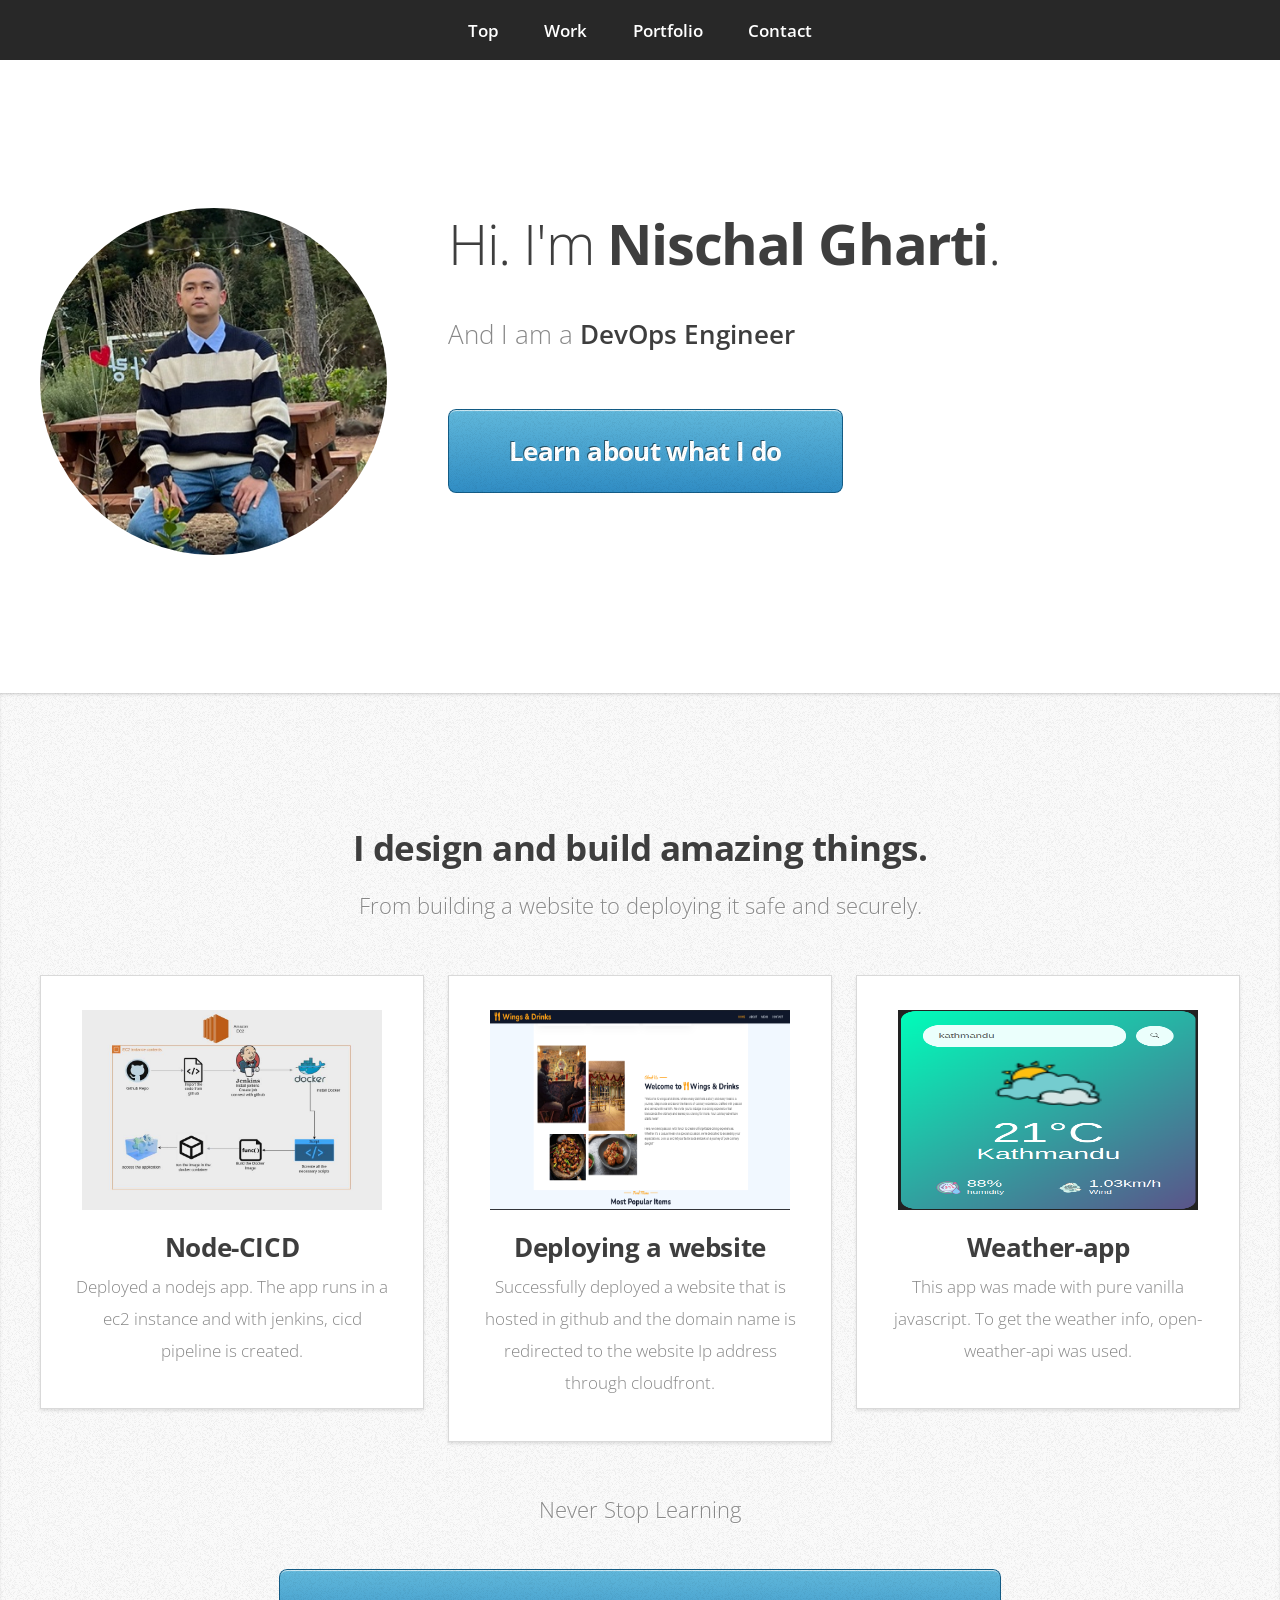
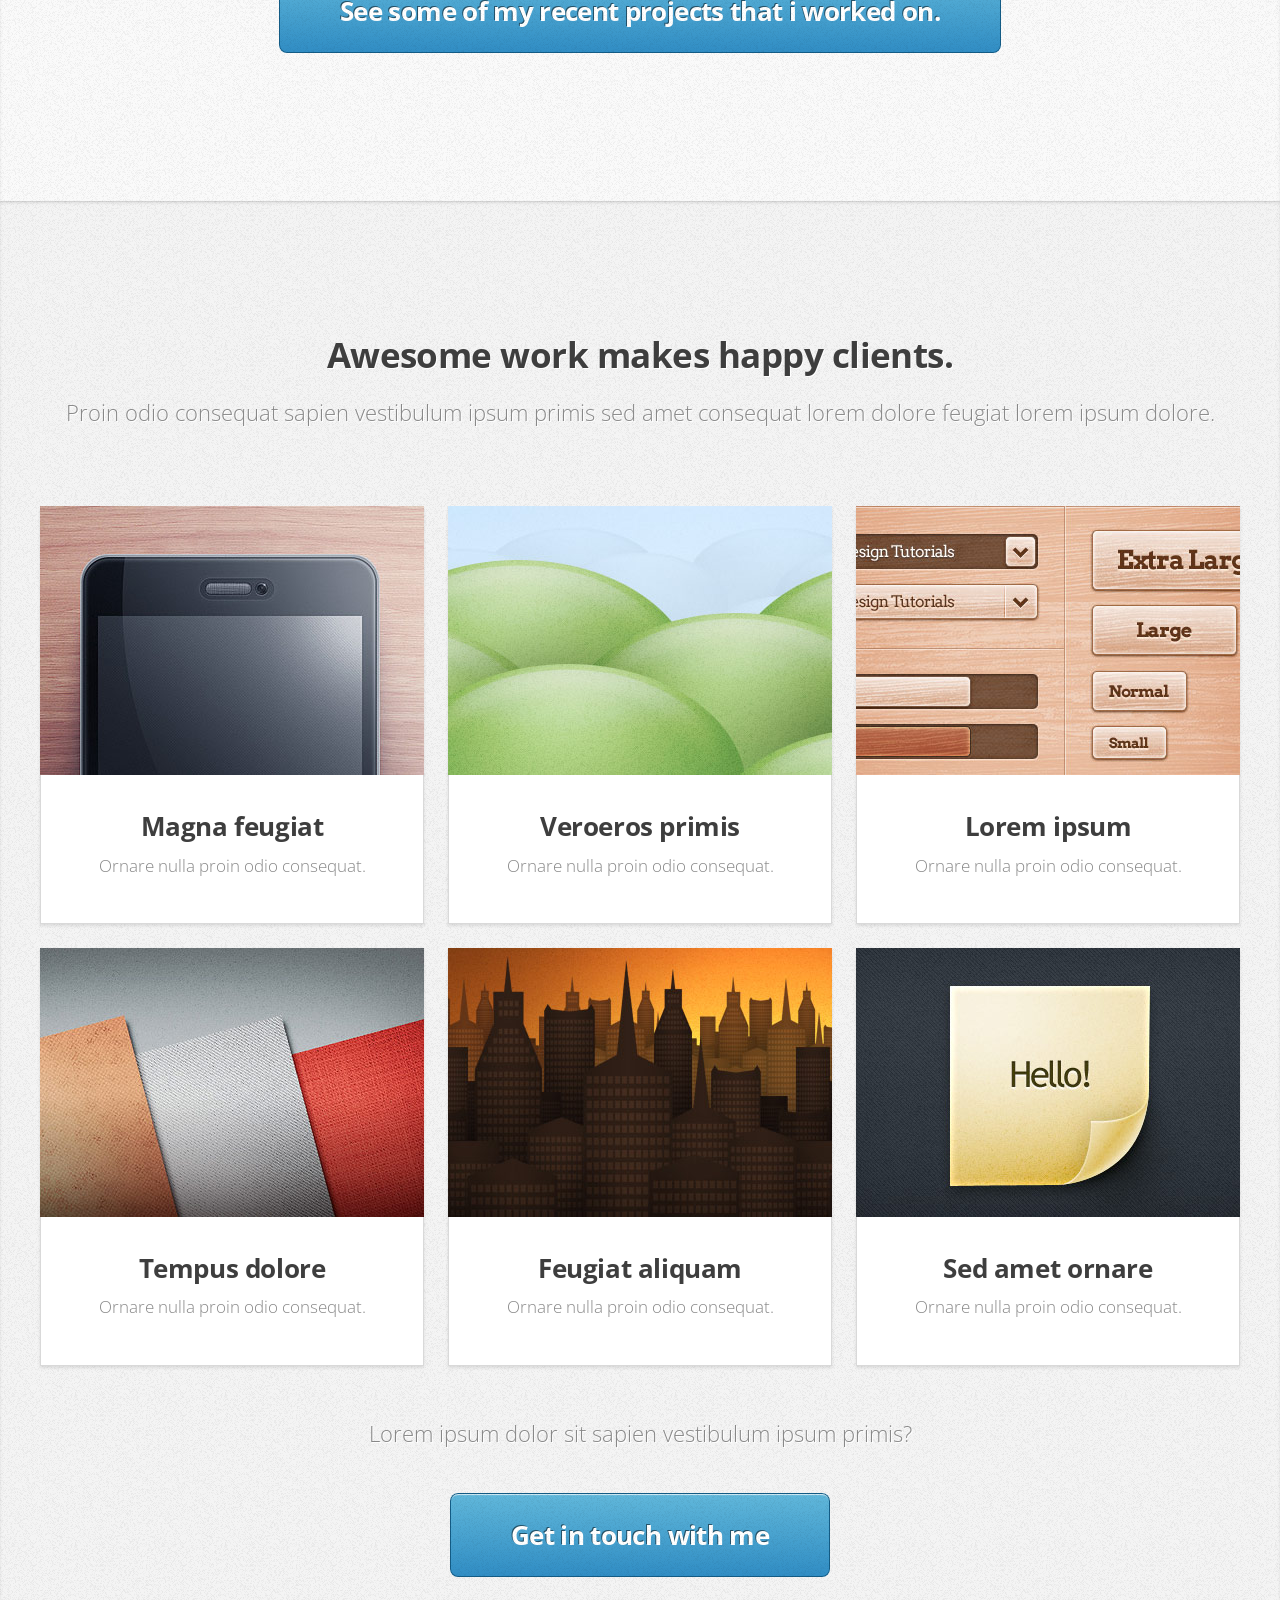
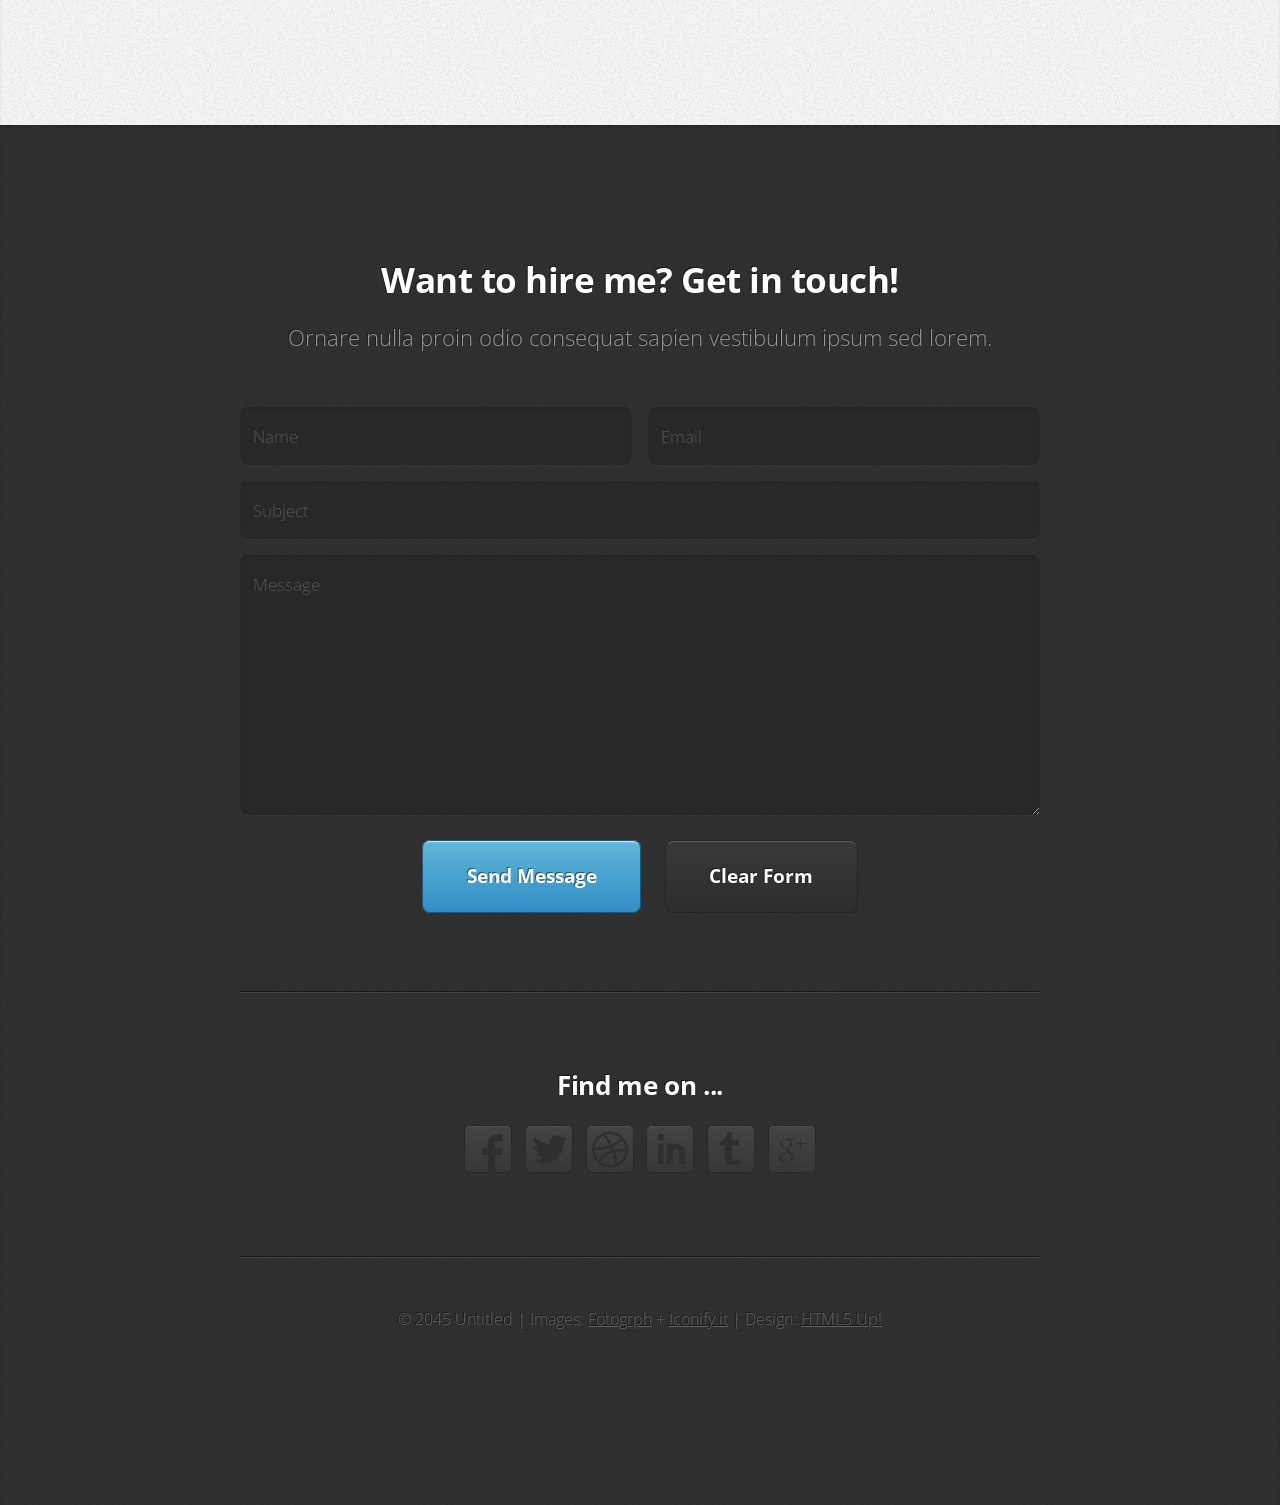
==== index.html @ 1bf03094 "completely renovated" ====
<!DOCTYPE HTML>
<html>
<head>
<title>Miniport</title>
<meta charset="utf-8">
<link href="http://fonts.googleapis.com/css?family=Open+Sans:300,600,700" rel="stylesheet">
<script src="js/jquery-1.8.3.min.js"></script>
<script src="css/5grid/init.js?use=mobile,desktop,1000px"></script>
<script src="js/init.js"></script>
<noscript>
<link rel="stylesheet" href="css/5grid/core.css">
<link rel="stylesheet" href="css/5grid/core-desktop.css">
<link rel="stylesheet" href="css/5grid/core-1200px.css">
<link rel="stylesheet" href="css/5grid/core-noscript.css">
<link rel="stylesheet" href="css/style.css">
<link rel="stylesheet" href="css/style-desktop.css">
</noscript>
<!--[if lte IE 9]>
<link rel="stylesheet" href="css/ie9.css">
<![endif]-->
<!--[if lte IE 8]>
<link rel="stylesheet" href="css/ie8.css">
<![endif]-->
<!--[if lte IE 7]>
<link rel="stylesheet" href="css/ie7.css">
<![endif]-->
</head>
<body>
<nav id="nav">
  <ul>
    <li><a href="#top">Top</a></li>
    <li><a href="#work">Work</a></li>
    <li><a href="#portfolio">Portfolio</a></li>
    <li><a href="#contact">Contact</a></li>
  </ul>
</nav>
<div class="wrapper wrapper-style1 wrapper-first">
  <article class="5grid-layout" id="top">
    <div class="row">
      <div class="4u"> <span class="me image image-full"><img src="images/me.jpg" alt=""></span> </div>
      <div class="8u">
        <header>
          <h1>Hi. I'm <strong>Nischal Gharti</strong>.</h1>
        </header>
        <p>And I am a <strong>DevOps Engineer</strong></p>
        <a href="#work" class="button button-big">Learn about what I do</a> </div>
    </div>
  </article>
</div>
<div class="wrapper wrapper-style2">
  <article id="work">
    <header>
      <h2>I design and build amazing things.</h2>
      <span>From building a website to deploying it safe and securely.</span> </header>
    <div class="5grid-layout">
      <div class="row">
        <div class="4u">
          <section class="box box-style1"> <span class="image image-centered"><img src="images/project-1.jpg" alt=""></span>
            <h3>Node-CICD</h3>
            <p>Deployed a nodejs app. The app runs in a ec2 instance and with jenkins, cicd pipeline is created.</p>
          </section>
        </div>
        <div class="4u">
          <section class="box box-style1"> <span class="image image-centered"><img src="images/project-2.jpg" alt=""></span>
            <h3>Deploying a website</h3>
            <p>Successfully deployed a website that is hosted in github and the domain name is redirected to the website Ip address through cloudfront.</p>
          </section>
        </div>
        <div class="4u">
          <section class="box box-style1"> <span class="image image-centered"><img src="images/project-3.png" alt=""></span>
            <h3>Weather-app</h3>
            <p>This app was made with pure vanilla javascript. To get the weather info, open-weather-api was used.</p>
          </section>
        </div>
      </div>
    </div>
    <footer>
      <p>Never Stop Learning</p>
      <a href="#portfolio" class="button button-big">See some of my recent projects that i worked on.</a> </footer>
  </article>
</div>
<div class="wrapper wrapper-style3">
  <article id="portfolio">
    <header>
      <h2>Awesome work makes happy clients.</h2>
      <span>Proin odio consequat sapien vestibulum ipsum primis sed amet consequat lorem dolore feugiat lorem ipsum dolore.</span> </header>
    <div class="5grid-layout">
      <div class="row">
        <div class="12u"> </div>
      </div>
      <div class="row">
        <div class="4u">
          <article class="box box-style2"> <a href="#" class="image image-full"><img src="images/portfolio01.jpg" alt=""></a>
            <h3><a href="#">Magna feugiat</a></h3>
            <p>Ornare nulla proin odio consequat.</p>
          </article>
        </div>
        <div class="4u">
          <article class="box box-style2"> <a href="#" class="image image-full"><img src="images/portfolio02.jpg" alt=""></a>
            <h3><a href="#">Veroeros primis</a></h3>
            <p>Ornare nulla proin odio consequat.</p>
          </article>
        </div>
        <div class="4u">
          <article class="box box-style2"> <a href="#" class="image image-full"><img src="images/portfolio03.jpg" alt=""></a>
            <h3><a href="#">Lorem ipsum</a></h3>
            <p>Ornare nulla proin odio consequat.</p>
          </article>
        </div>
      </div>
      <div class="row">
        <div class="4u">
          <article class="box box-style2"> <a href="#" class="image image-full"><img src="images/portfolio04.jpg" alt=""></a>
            <h3><a href="#">Tempus dolore</a></h3>
            <p>Ornare nulla proin odio consequat.</p>
          </article>
        </div>
        <div class="4u">
          <article class="box box-style2"> <a href="#" class="image image-full"><img src="images/portfolio05.jpg" alt=""></a>
            <h3><a href="#">Feugiat aliquam</a></h3>
            <p>Ornare nulla proin odio consequat.</p>
          </article>
        </div>
        <div class="4u">
          <article class="box box-style2"> <a href="#" class="image image-full"><img src="images/portfolio06.jpg" alt=""></a>
            <h3><a href="#">Sed amet ornare</a></h3>
            <p>Ornare nulla proin odio consequat.</p>
          </article>
        </div>
      </div>
    </div>
    <footer>
      <p>Lorem ipsum dolor sit sapien vestibulum ipsum primis?</p>
      <a href="#contact" class="button button-big">Get in touch with me</a> </footer>
  </article>
</div>
<div class="wrapper wrapper-style4">
  <article id="contact">
    <header>
      <h2>Want to hire me? Get in touch!</h2>
      <span>Ornare nulla proin odio consequat sapien vestibulum ipsum sed lorem.</span> </header>
    <div class="5grid">
      <div class="row">
        <div class="12u">
          <form method="post" action="#">
            <div class="5grid">
              <div class="row">
                <div class="6u">
                  <input type="text" name="name" id="name" placeholder="Name">
                </div>
                <div class="6u">
                  <input type="text" name="email" id="email" placeholder="Email">
                </div>
              </div>
              <div class="row">
                <div class="12u">
                  <input type="text" name="subject" id="subject" placeholder="Subject">
                </div>
              </div>
              <div class="row">
                <div class="12u">
                  <textarea name="message" id="message" placeholder="Message"></textarea>
                </div>
              </div>
              <div class="row">
                <div class="12u">
                  <input type="submit" class="button" value="Send Message">
                  <input type="reset" class="button button-alt" value="Clear Form">
                </div>
              </div>
            </div>
          </form>
        </div>
      </div>
      <div class="row row-special">
        <div class="12u">
          <h3>Find me on ...</h3>
          <ul class="social">
            <li class="facebook"><a href="#">Facebook</a></li>
            <li class="twitter"><a href="#">Twitter</a></li>
            <li class="dribbble"><a href="#">Dribbble</a></li>
            <li class="linkedin"><a href="#">LinkedIn</a></li>
            <li class="tumblr"><a href="#">Tumblr</a></li>
            <li class="googleplus"><a href="#">Google+</a></li>
          </ul>
        </div>
      </div>
    </div>
    <footer>
      <p id="copyright"> &copy; 2045 Untitled | Images: <a href="http://fotogrph.com">Fotogrph</a> + <a href="http://iconify.it">Iconify.it</a> | Design: <a href="http://html5up.net/">HTML5 Up!</a> </p>
    </footer>
  </article>
</div>
</body>
</html>
---- css/5grid/core.css ----
/*****************************************************************/
/* 5grid 0.4 by n33.co | MIT+GPLv2 license licensed              */
/* core.css: Core stylesheet                                     */
/*****************************************************************/

/**************************************************/
/* Resets (by meyerweb.com/eric/tools/css/reset/) */
/**************************************************/

	html, body, div, span, applet, object, iframe, h1, h2, h3, h4, h5, h6, p, blockquote, pre, a, abbr, acronym, address, big, cite, code, del, dfn, em, img, ins, kbd, q, s, samp, small, strike, strong, sub, sup, tt, var, b, u, i, center, dl, dt, dd, ol, ul, li, fieldset, form, label, legend, table, caption, tbody, tfoot, thead, tr, th, td, article, aside, canvas, details, embed, figure, figcaption, footer, header, hgroup, menu, nav, output, ruby, section, summary, time, mark, audio, video {
		margin: 0;
		padding: 0;
		border: 0;
		font-size: 100%;
		font: inherit;
		vertical-align: baseline;
	}

	article, aside, details, figcaption, figure, footer, header, hgroup, menu, nav, section {
		display: block;
	}

	body {
		line-height: 1;
	}

	ol, ul {
		list-style: none;
	}

	blockquote, q {
		quotes: none;
	}

	blockquote:before, blockquote:after, q:before, q:after {
		content: '';
		content: none;
	}

	table {
		border-collapse: collapse;
		border-spacing: 0;
	}

/*********************/
/* Grid              */
/*********************/

	.\35 grid .\31 2u { width: 100%; } .\35 grid .\31 1u { width: 91.5%; } .\35 grid .\31 0u { width: 83%; } .\35 grid .\39 u { width: 74.5%; } .\35 grid .\38 u { width: 66%; } .\35 grid .\37 u { width: 57.5%; } .\35 grid .\36 u { width: 49%; } .\35 grid .\35 u { width: 40.5%; } .\35 grid .\34 u { width: 32%; } .\35 grid .\33 u { width: 23.5%; } .\35 grid .\32 u { width: 15%; } .\35 grid .\31 u { width: 6.5%; }
	
	.\35 grid .\31 u, .\35 grid .\32 u, .\35 grid .\33 u, .\35 grid .\34 u, .\35 grid .\35 u, .\35 grid .\36 u, .\35 grid .\37 u, .\35 grid .\38 u, .\35 grid .\39 u, .\35 grid .\31 0u, .\35 grid .\31 1u, .\35 grid .\31 2u {
		margin: 1% 0 1% 2%;
		float: left;
	}

	.\35 grid:after {
		content: '';
		display: block;
		clear: both;
		height: 0;
	}

	.\35 grid-flush .\31 2u { width: 100% !important; } .\35 grid-flush .\31 1u { width: 91.6666666667% !important; } .\35 grid-flush .\31 0u { width: 83.3333333333% !important; } .\35 grid-flush .\39 u { width: 75% !important; } .\35 grid-flush .\38 u { width: 66.6666666667% !important; } .\35 grid-flush .\37 u { width: 58.3333333333% !important; } .\35 grid-flush .\36 u { width: 50% !important; } .\35 grid-flush .\35 u { width: 41.6666666667% !important; } .\35 grid-flush .\34 u { width: 33.3333333333% !important; } .\35 grid-flush .\33 u { width: 25% !important; } .\35 grid-flush .\32 u { width: 16.6666666667% !important; } .\35 grid-flush .\31 u { width: 8.3333333333% !important; }

	.\35 grid-flush .\31 u, .\35 grid-flush .\32 u, .\35 grid-flush .\33 u, .\35 grid-flush .\34 u, .\35 grid-flush .\35 u, .\35 grid-flush .\36 u, .\35 grid-flush .\37 u, .\35 grid-flush .\38 u, .\35 grid-flush .\39 u, .\35 grid-flush .\31 0u, .\35 grid-flush .\31 1u, .\35 grid-flush .\31 2u {
		margin: 0 !important;
	}

	.do-5grid .do-12u { width: 100%; } .do-5grid .do-11u { width: 91.5%; } .do-5grid .do-10u { width: 83%; } .do-5grid .do-9u { width: 74.5%; } .do-5grid .do-8u { width: 66%; } .do-5grid .do-7u { width: 57.5%; } .do-5grid .do-6u { width: 49%; } .do-5grid .do-5u { width: 40.5%; } .do-5grid .do-4u { width: 32%; } .do-5grid .do-3u { width: 23.5%; } .do-5grid .do-2u { width: 15%; } .do-5grid .do-1u { width: 6.5%; }
	
	.do-5grid .do-1u, .do-5grid .do-2u, .do-5grid .do-3u, .do-5grid .do-4u, .do-5grid .do-5u, .do-5grid .do-6u, .do-5grid .do-7u, .do-5grid .do-8u, .do-5grid .do-9u, .do-5grid .do-10u, .do-5grid .do-11u, .do-5grid .do-12u {
		margin: 1% 0 1% 2%;
		float: left;
	}

	.do-5grid:after {
		content: '';
		display: block;
		clear: both;
		height: 0;
	}

	.do-5grid-flush .do-12u { width: 100%; } .do-5grid-flush .do-11u { width: 91.6666666667%; } .do-5grid-flush .do-10u { width: 83.3333333333%; } .do-5grid-flush .do-9u { width: 75%; } .do-5grid-flush .do-8u { width: 66.6666666667%; } .do-5grid-flush .do-7u { width: 58.3333333333%; } .do-5grid-flush .do-6u { width: 50%; } .do-5grid-flush .do-5u { width: 41.6666666667%; } .do-5grid-flush .do-4u { width: 33.3333333333%; } .do-5grid-flush .do-3u { width: 25%; } .do-5grid-flush .do-2u { width: 16.6666666667%; } .do-5grid-flush .do-1u { width: 8.3333333333%; }

	.do-5grid-flush .do-1u, .do-5grid-flush .do-2u, .do-5grid-flush .do-3u, .do-5grid-flush .do-4u, .do-5grid-flush .do-5u, .do-5grid-flush .do-6u, .do-5grid-flush .do-7u, .do-5grid-flush .do-8u, .do-5grid-flush .do-9u, .do-5grid-flush .do-10u, .do-5grid-flush .do-11u, .do-5grid-flush .do-12u {
		margin: 0 !important;
	}

/*********************/
/* Mobile            */
/*********************/

	#mobileUI-site-titlebar {
		text-align: center;
	}
	
	#mobileUI-site-nav-opener {
		top: 0;
		left: 0;
	}
	
	#mobileUI-site-nav {
	}

		#mobileUI-site-nav-inner {
		}
	
		.mobileUI-site-nav-link {
			display: block;
		}
	
		.mobileUI-site-nav-link .indent-1 { display: inline-block; width: 1em; }
		.mobileUI-site-nav-link .indent-2 { display: inline-block; width: 2em; }
		.mobileUI-site-nav-link .indent-3 { display: inline-block; width: 3em; }
		.mobileUI-site-nav-link .indent-4 { display: inline-block; width: 4em; }
		.mobileUI-site-nav-link .indent-5 { display: inline-block; width: 5em; }
		.mobileUI-site-nav-link .indent-6 { display: inline-block; width: 6em; }
		.mobileUI-site-nav-link .indent-7 { display: inline-block; width: 7em; }
		.mobileUI-site-nav-link .indent-8 { display: inline-block; width: 8em; }
		.mobileUI-site-nav-link .indent-9 { display: inline-block; width: 9em; }
		.mobileUI-site-nav-link .indent-10 { display: inline-block; width: 10em; }
---- css/5grid/core-desktop.css ----
/*****************************************************************/
/* 5grid 0.4 by n33.co | MIT+GPLv2 license licensed              */
/* core-desktop.css: Core (desktop) stylesheet                   */
/*****************************************************************/

.\35 grid .row:after { content: ''; display: block; clear: both; height: 0; } 
.\35 grid .row > :first-child { margin-left: 0; } 
.\35 grid .row:first-child > * { margin-top: 0; } 
.\35 grid .row:last-child > * { margin-bottom: 0; }
.\35 grid .offset-1u:first-child { margin-left: 8.5% !important; } 
.\35 grid .offset-2u:first-child { margin-left: 17% !important; } 
.\35 grid .offset-3u:first-child { margin-left: 25.5% !important; } 
.\35 grid .offset-4u:first-child { margin-left: 34% !important; } 
.\35 grid .offset-5u:first-child { margin-left: 42.5% !important; } 
.\35 grid .offset-6u:first-child { margin-left: 51% !important; } 
.\35 grid .offset-7u:first-child { margin-left: 59.5% !important; } 
.\35 grid .offset-8u:first-child { margin-left: 68% !important; } 
.\35 grid .offset-9u:first-child { margin-left: 76.5% !important; } 
.\35 grid .offset-10u:first-child { margin-left: 85% !important; } 
.\35 grid .offset-11u:first-child { margin-left: 93.5% !important; } 
.\35 grid .offset-1u { margin-left: 10.5% !important; } 
.\35 grid .offset-2u { margin-left: 19% !important; } 
.\35 grid .offset-3u { margin-left: 27.5% !important; } 
.\35 grid .offset-4u { margin-left: 36% !important; } 
.\35 grid .offset-5u { margin-left: 44.5% !important; } 
.\35 grid .offset-6u { margin-left: 53% !important; } 
.\35 grid .offset-7u { margin-left: 61.5% !important; } 
.\35 grid .offset-8u { margin-left: 70% !important; } 
.\35 grid .offset-9u { margin-left: 78.5% !important; } 
.\35 grid .offset-10u { margin-left: 87% !important; } 
.\35 grid .offset-11u { margin-left: 95.5% !important; }
---- css/5grid/core-1200px.css ----
/*****************************************************************/
/* 5grid 0.4 by n33.co | MIT+GPLv2 license licensed              */
/* core-1200px.css: 1200px                                       */
/*****************************************************************/

/*********************/
/* 1200px            */
/*********************/

	.\35 grid-layout {
		width: 1200px;
		margin: 0 auto;
	}
---- css/5grid/core-noscript.css ----
/*****************************************************************/
/* 5grid 0.4 by n33.co | MIT+GPLv2 license licensed              */
/* noscript-1000px.css: Kludgey noscript stylesheet              */
/*****************************************************************/

/*********************/
/* Base Grid         */
/*********************/

	.\35 grid-layout .\31 2u { width: 100%; } 
	.\35 grid-layout .\31 1u { width: 91.5%; } 
	.\35 grid-layout .\31 0u { width: 83%; } 
	.\35 grid-layout .\39 u { width: 74.5%; } 
	.\35 grid-layout .\38 u { width: 66%; }
	.\35 grid-layout .\37 u { width: 57.5%; } 
	.\35 grid-layout .\36 u { width: 49%; } 
	.\35 grid-layout .\35 u { width: 40.5%; } 
	.\35 grid-layout .\34 u { width: 32%; } 
	.\35 grid-layout .\33 u { width: 23.5%; } 
	.\35 grid-layout .\32 u { width: 15%; } 
	.\35 grid-layout .\31 u { width: 6.5%; }

	.\35 grid-layout .\31 u, .\35 grid-layout .\32 u, .\35 grid-layout .\33 u, .\35 grid-layout .\34 u, .\35 grid-layout .\35 u, .\35 grid-layout .\36 u, .\35 grid-layout .\37 u, .\35 grid-layout .\38 u, .\35 grid-layout .\39 u, .\35 grid-layout .\31 0u, .\35 grid-layout .\31 1u, .\35 grid-layout .\31 2u {
		margin: 1% 0 1% 2%;
		float: left;
	}

	.\35 grid-layout:after {
		content: '';
		display: block;
		clear: both;
		height: 0;
	}

/*********************/
/* Desktop           */
/*********************/

	.\35 grid-layout .row:after { content: ''; display: block; clear: both; height: 0; } 
	.\35 grid-layout .row > :first-child { margin-left: 0; } 
	.\35 grid-layout .row:first-child > * { margin-top: 0; } 
	.\35 grid-layout .row:last-child > * { margin-bottom: 0; }
	.\35 grid-layout .offset-1u:first-child { margin-left: 8.5% !important; } 
	.\35 grid-layout .offset-2u:first-child { margin-left: 17% !important; } 
	.\35 grid-layout .offset-3u:first-child { margin-left: 25.5% !important; } 
	.\35 grid-layout .offset-4u:first-child { margin-left: 34% !important; } 
	.\35 grid-layout .offset-5u:first-child { margin-left: 42.5% !important; } 
	.\35 grid-layout .offset-6u:first-child { margin-left: 51% !important; } 
	.\35 grid-layout .offset-7u:first-child { margin-left: 59.5% !important; } 
	.\35 grid-layout .offset-8u:first-child { margin-left: 68% !important; } 
	.\35 grid-layout .offset-9u:first-child { margin-left: 76.5% !important; } 
	.\35 grid-layout .offset-10u:first-child { margin-left: 85% !important; } 
	.\35 grid-layout .offset-11u:first-child { margin-left: 93.5% !important; } 
	.\35 grid-layout .offset-1u { margin-left: 10.5% !important; } 
	.\35 grid-layout .offset-2u { margin-left: 19% !important; } 
	.\35 grid-layout .offset-3u { margin-left: 27.5% !important; } 
	.\35 grid-layout .offset-4u { margin-left: 36% !important; } 
	.\35 grid-layout .offset-5u { margin-left: 44.5% !important; } 
	.\35 grid-layout .offset-6u { margin-left: 53% !important; } 
	.\35 grid-layout .offset-7u { margin-left: 61.5% !important; } 
	.\35 grid-layout .offset-8u { margin-left: 70% !important; } 
	.\35 grid-layout .offset-9u { margin-left: 78.5% !important; } 
	.\35 grid-layout .offset-10u { margin-left: 87% !important; } 
	.\35 grid-layout .offset-11u { margin-left: 95.5% !important; }
---- css/style.css ----
/*
	Miniport 1.0 by HTML5 Up!
	html5up.net | @n33co
	Free for personal and commercial use under the CCA 3.0 license (html5up.net/license)
*/

/*********************************************************************************/
/* Basic                                                                         */
/*********************************************************************************/

	*
	{
		-moz-box-sizing: border-box;
		-webkit-box-sizing: border-box;
		-o-box-sizing: border-box;
		-ms-box-sizing: border-box;
		box-sizing: border-box;
	}

	body, input, textarea
	{
		font-family: 'Open Sans', sans-serif;
		line-height: 1.85em;
		color: #888;
		font-weight: 300;
	}

	a
	{
		color: #3B95C6;
		text-decoration: underline;
		-moz-transition: color .2s ease-in-out;
		-webkit-transition: color .2s ease-in-out;
		-o-transition: color .2s ease-in-out;
		-ms-transition: color .2s ease-in-out;
		transition: color .2s ease-in-out;
	}
	
		a:hover
		{
			color: #1B75A6 !important;
		}

	strong, b
	{
		font-weight: 600;
		color: #3e3e3e;
	}
	
	h1, h2, h3, h4, h5, h6
	{
		color: #3e3e3e;
	}
	
		h1 a, h2 a, h3 a, h4 a, h5 a, h6 a
		{
			text-decoration: none;
			color: inherit;
		}
	
	h2, h3, h4, h5, h6
	{
		font-weight: 700;
	}
	
	h1
	{
		font-weight: 300;
	}
	
		h1 strong
		{
			font-weight: 700;
		}
	
	em, i
	{
		font-style: italic;
	}
	
	form
	{
	}
	
		form input,
		form select,
		form textarea
		{
			-webkit-appearance: none;
		}

		form input[type=text],
		form input[type=password],
		form select,
		form textarea
		{
			width: 100%;
			border: 0;
			padding: 0.75em;
			font-size: 1em;
			border-radius: 8px;
			background: #282828;
			color: #bbb;
			box-shadow: inset 0px 2px 5px 0px rgba(0,0,0,0.05), 0px 1px 0px 0px rgba(255,255,255,0.025);
		}

		form input[type=text]:focus,
		form input[type=password]:focus,
		form select:focus,
		form textarea:focus
		{
			box-shadow: inset 0px 2px 5px 0px rgba(0,0,0,0.05), 0px 1px 0px 0px rgba(255,255,255,0.025), 0px 0px 2px 2px #74CAEE;
		}
		
		form textarea
		{
			height: 15em;
		}
		
		form .formerize-placeholder
		{
			color: #555 !important;
		}

		form ::-webkit-input-placeholder
		{
			color: #555 !important;
		}

		form :-moz-placeholder
		{
			color: #555 !important;
		}

		form ::-moz-placeholder
		{
			color: #555 !important;
		}

		form :-ms-input-placeholder
		{
			color: #555 !important;
		}

		form ::-moz-focus-inner
		{
			border: 0;
		}

	br.clear
	{
		clear: both;
	}
	
	p, ul, ol, dl, table
	{
		margin-bottom: 2em;
	}
	
	section,
	article
	{
		margin-bottom: 3em;
	}
	
	section > :last-child,
	article > :last-child
	{
		margin-bottom: 0;
	}

	section:last-child,
	article:last-child
	{
		margin-bottom: 0;
	}

	.image
	{
		display: inline-block;
	}
	
		.image img
		{
			display: block;
			width: 100%;
		}

	.image-full
	{
		display: block;
		width: 100%;
		margin: 0 0 2em 0;
	}
	
	.image-left
	{
		float: left;
		margin: 0 2em 2em 0;
	}
	
	.image-centered
	{
		display: block;
		margin: 0 0 2em 0;
		
	}

		.image-centered img
		{
			margin: 0 auto;
			width: auto;
			width: 300px;
			height: 200px;
		}
	
	.button
	{
		position: relative;
		display: inline-block;
		color: #fff;
		text-decoration: none;
		font-weight: 700;
		border: 0;
		outline: 0;
		cursor: pointer;
		border-radius: 8px;
		text-shadow: -1px -1px 0.5px rgba(0,0,0,0.5);
		overflow: hidden;
		background: #61b8db;
		background-image: -moz-linear-gradient(top, rgba(97,184,219,0), rgba(48,141,196,1));
		background-image: -webkit-linear-gradient(top, rgba(97,184,219,0), rgba(48,141,196,1));
		background-image: -o-linear-gradient(top, rgba(97,184,219,0), rgba(48,141,196,1));
		background-image: -ms-linear-gradient(top, rgba(97,184,219,0), rgba(48,141,196,1));
		background-image: linear-gradient(top, rgba(97,184,219,0), rgba(48,141,196,1));
		box-shadow: inset 0px 0px 0px 1px #135c86, inset 0px 2px 1px 0px rgba(255,255,255,0.75);
		-moz-transition: background-color .2s ease-in-out;
		-webkit-transition: background-color .2s ease-in-out;
		-o-transition: background-color .2s ease-in-out;
		-ms-transition: background-color .2s ease-in-out;
		transition: background-color .2s ease-in-out;
	}

		.button:before
		{
			content: '';
			display: block;
			position: absolute;
			left: 0;
			top: 0;
			width: 100%;
			height: 100%;
			background: url('images/bg.png');
		}

		.button:hover
		{
			background-color: #76cdf0;
			color: #fff !important;
		}
		
		.button:active
		{
			background-image: -moz-linear-gradient(top, rgba(48,141,196,1), rgba(77,164,199,0));
			background-image: -webkit-linear-gradient(top, rgba(48,141,196,1), rgba(77,164,199,0));
			background-image: -o-linear-gradient(top, rgba(48,141,196,1), rgba(77,164,199,0));
			background-image: -ms-linear-gradient(top, rgba(48,141,196,1), rgba(77,164,199,0));
			background-image: linear-gradient(top, rgba(48,141,196,1), rgba(77,164,199,0));
			box-shadow: inset 0px 0px 0px 1px #135c86, inset 0px -2px 1px 0px rgba(255,255,255,0.75);
			top: 1px;
		}
	
		.button-alt
		{
			background-color: #393939;
			background-image: -moz-linear-gradient(top, rgba(50,50,50,0), rgba(45,45,45,1));
			background-image: -webkit-linear-gradient(top, rgba(50,50,50,0), rgba(45,45,45,1));
			background-image: -o-linear-gradient(top, rgba(50,50,50,0), rgba(45,45,45,1));
			background-image: -ms-linear-gradient(top, rgba(50,50,50,0), rgba(45,45,45,1));
			background-image: linear-gradient(top, rgba(50,50,50,0), rgba(45,45,45,1));
			box-shadow: inset 0px 0px 0px 1px #242424, inset 0px 2px 1px 0px rgba(255,255,255,0.2);
		}

			.button-alt:hover
			{
				background-color: #444;
			}
			
			.button-alt:active
			{
				background-image: -moz-linear-gradient(top, rgba(45,45,45,1), rgba(50,50,50,0));
				background-image: -webkit-linear-gradient(top, rgba(45,45,45,1), rgba(50,50,50,0));
				background-image: -o-linear-gradient(top, rgba(45,45,45,1), rgba(50,50,50,0));
				background-image: -ms-linear-gradient(top, rgba(45,45,45,1), rgba(50,50,50,0));
				background-image: linear-gradient(top, rgba(45,45,45,1), rgba(50,50,50,0));
				box-shadow: inset 0px 0px 0px 1px #242424, inset 0px -2px 1px 0px rgba(255,255,255,0.2);
			}
	
		.button-big
		{
		}

	ul.social
	{
		cursor: default;
		margin: 0;
	}
	
		ul.social li
		{
			position: relative;
			display: inline-block;
			margin: 0.25em;
			top: 0;
			border-radius: 6px;
			overflow: hidden;
			background: #444;
			background-image: -moz-linear-gradient(top, rgba(0,0,0,0), rgba(0,0,0,0.2));
			background-image: -webkit-linear-gradient(top, rgba(0,0,0,0), rgba(0,0,0,0.2));
			background-image: -o-linear-gradient(top, rgba(0,0,0,0), rgba(0,0,0,0.2));
			background-image: -ms-linear-gradient(top, rgba(0,0,0,0), rgba(0,0,0,0.2));
			background-image: linear-gradient(top, rgba(0,0,0,0), rgba(0,0,0,0.2));
			-moz-transition: background-color .2s ease-in-out, top .2s ease-in-out;
			-webkit-transition: background-color .2s ease-in-out, top .2s ease-in-out;
			-o-transition: background-color .2s ease-in-out, top .2s ease-in-out;
			-ms-transition: background-color .2s ease-in-out, top .2s ease-in-out;
			transition: background-color .2s ease-in-out, top .2s ease-in-out;
			box-shadow: inset 0px 0px 0px 1px #282828, inset 0px 2px 1px 0px rgba(255,255,255,0.1);
		}

			ul.social li a
			{
				display: block;
				position: relative;
				background: url('images/social.png');
				width: 48px;
				height: 48px;
				text-indent: -9999em;
				outline: 0;
			}
			
				ul.social li.facebook a						{ background-position: 0px 0px; }
					ul.social li.facebook:hover				{ background-color: #3C5A98; }
				ul.social li.twitter a						{ background-position: -48px 0px; }
					ul.social li.twitter:hover				{ background-color: #2DAAE4; }
				ul.social li.rss a							{ background-position: -96px 0px; }
					ul.social li.rss:hover					{ background-color: #F2600B; }
				ul.social li.dribbble a						{ background-position: -144px 0px; }
					ul.social li.dribbble:hover				{ background-color: #C4376B; }
				ul.social li.linkedin a						{ background-position: -192px 0px; }
					ul.social li.linkedin:hover				{ background-color: #006599; }
				ul.social li.tumblr a						{ background-position: -240px 0px; }
					ul.social li.tumblr:hover				{ background-color: #51718A; }
				ul.social li.googleplus a					{ background-position: -288px 0px; }
					ul.social li.googleplus:hover			{ background-color: #DA2713; }

			ul.social li:hover
			{
				top: -5px;
			}

			ul.social li:active
			{
				top: 0;
			}

	.box
	{
		background: #fff;
		box-shadow: inset 0px 0px 0px 1px rgba(0,0,0,0.15), 0px 2px 3px 0px rgba(0,0,0,0.1);
		text-align: center;
	}

		.box .image-full
		{
			position: relative;
		}

/*********************************************************************************/
/* Wrappers                                                                      */
/*********************************************************************************/

	.wrapper
	{
		background-image: url('images/bg.png');
		box-shadow: inset 0px 1px 0px 0px rgba(0,0,0,0.05), inset 0px 2px 3px 0px rgba(0,0,0,0.1);
	}

	.wrapper-first
	{
		box-shadow: none;
	}

	.wrapper-style1
	{
		background-image: none;
		background-color: #fff;
	}
	
	.wrapper-style2
	{
		background-color: #fafafa;
		text-shadow: 1px 1px 0px #fff;
	}
	
	.wrapper-style3
	{
		background-color: #f4f4f4;
		text-shadow: 1px 1px 0px #fff;
	}

	.wrapper-style4
	{
		background-color: #303030;
		color: #999;
		text-shadow: -1px -1px 0px #181818;
	}

		.wrapper-style4 h1, 
		.wrapper-style4 h2, 
		.wrapper-style4 h3, 
		.wrapper-style4 h4, 
		.wrapper-style4 h5, 
		.wrapper-style4 h6
		{
			color: #fff;
		}
		
		.wrapper-style4 .row-special
		{
			border-top: solid 1px rgba(0,0,0,0.5);
			border-bottom: solid 1px rgba(0,0,0,0.5);
			box-shadow: inset 0px 1px 0px 0px rgba(255,255,255,0.1), 0px 1px 0px 0px rgba(255,255,255,0.1);
		}

/*********************************************************************************/
/* Nav                                                                           */
/*********************************************************************************/

	#nav
	{
		background-color: #282828;
		text-align: center;
		position: fixed;
		left: 0;
		top: 0;
		width: 100%;
		z-index: 10000;
		cursor: default;
	}
	
		#nav ul
		{
			margin: 0;
		}
	
		#nav li
		{
			display: inline-block;
		}
		
		#nav a
		{
			position: relative;
			display: block;
			color: #fff;
			text-decoration: none;
			outline: 0;
		}
		
			#nav a:hover
			{
				color: #fff !important;
			}
			
			#nav a.active:before
			{
				content: '';
				display: block;
				position: absolute;
				bottom: -0.6em;
				left: 50%;
				margin-left: -0.75em;
				border-left: solid 0.75em transparent;
				border-right: solid 0.75em transparent;
				border-top: solid 0.6em #282828;
			}
			
/*********************************************************************************/
/* Articles                                                                      */
/*********************************************************************************/

	#top
	{
	}

		#top .me
		{
			border-radius: 50%;
			overflow: hidden;
		}

		#top p
		{
		}
	
			#top p a
			{
				color: inherit;
			}

/*********************************************************************************/
/* Copyright                                                                     */
/*********************************************************************************/

	#copyright
	{
		color: #666;
	}
	
		#copyright a
		{
			color: inherit;

			-moz-transition: color .2s ease-in-out;
			-webkit-transition: color .2s ease-in-out;
			-o-transition: color .2s ease-in-out;
			-ms-transition: color .2s ease-in-out;
			transition: color .2s ease-in-out;
		}
		
		#copyright a:hover
		{
			color: #777;
		}
---- css/style-desktop.css ----
/*
	Miniport 1.0 by HTML5 Up!
	html5up.net | @n33co
	Free for personal and commercial use under the CCA 3.0 license (html5up.net/license)
*/

/*********************************************************************************/
/* Basic                                                                         */
/*********************************************************************************/

	body
	{
		font-size: 13pt;
		min-width: 1200px;
	}

	h1
	{
		font-size: 3.25em;
		letter-spacing: -0.025em;
	}

	h2
	{
		font-size: 2em;
		letter-spacing: -0.015em;
	}
	
	h3
	{
		font-size: 1.5em;
		letter-spacing: -0.015em;
	}

	h1, h2, h3, h4, h5, h6
	{
		margin: 0 0 0.75em 0;
	}

	header
	{
		margin: 0 0 3em 0;
	}
	
		header > span
		{
			font-size: 1.25em;
		}

	footer
	{
		margin: 3em 0 0 0;
	}
	
		footer > p
		{
			font-size: 1.25em;
		}
	
	form
	{
	}
	
		form .button
		{
			margin: 0 0.5em 0 0.5em;
		}
	
	.button
	{
		padding: 1em 2.35em 1em 2.35em;
		font-size: 1.1em;
	}

		.button-big
		{
			font-size: 1.5em;
			letter-spacing: -0.025em;
		}

	.box
	{
		padding: 2em 2em 2.5em 2em;
	}

		.box h3
		{
			margin-bottom: 0.25em;
		}

		.box .image-centered
		{
			margin-bottom: 1.25em;
		}

		.box .image-full
		{
			position: relative;
			left: 2em;
			top: 2em;
			margin: -4em 0 4em -4em;
			width: auto;
		}

/*********************************************************************************/
/* Wrappers                                                                      */
/*********************************************************************************/

	.wrapper
	{
		padding: 8em 0 8em 0;
		text-align: center;
	}
	
		.wrapper-first
		{
			padding-top: 12em;
		}

		.wrapper-style4 .row-special
		{
			margin: 4em 0 0 0;
			padding: 4em 0 4em 0;
		}

/*********************************************************************************/
/* Nav                                                                           */
/*********************************************************************************/

	#nav
	{
	}

		#nav a:hover
		{
			background: #383838;
		}
		
		#nav a:active
		{
			background: #484848;
		}
	
		#nav a
		{
			padding: 0.2em 1em 0.2em 1em;
			margin: 0.6em 0.2em 0.6em 0.2em;
			font-weight: 600;
			border-radius: 8px;
			-moz-transition: background-color .2s ease-in-out;
			-webkit-transition: background-color .2s ease-in-out;
			-o-transition: background-color .2s ease-in-out;
			-ms-transition: background-color .2s ease-in-out;
			transition: background-color .2s ease-in-out;
			color: #fff;
		}
		
/*********************************************************************************/
/* Articles                                                                      */
/*********************************************************************************/

	#top
	{
		text-align: left;
	}

		#top .me
		{
			width: 20em;
			height: 20em;
			margin: 0;
		}

		#top h1
		{
			margin-top: 0.35em;
		}
	
		#top p
		{
			font-size: 1.5em;
			line-height: 1.75em;
		}
		
	#contact
	{
		width: 800px;
		margin: 0 auto;
	}
	
		#contact footer
		{
			font-size: 0.9em;
		}
		
/*********************************************************************************/
/* Copyright                                                                     */
/*********************************************************************************/

	#copyright
	{
		font-size: 1em;
	}
---- css/ie9.css ----
/*
	Miniport 1.0 by HTML5 Up!
	html5up.net | @n33co
	Free for personal and commercial use under the CCA 3.0 license (html5up.net/license)
*/

/*********************************************************************************/
/* Basic                                                                         */
/*********************************************************************************/

	.button
	{
		background-image: url('images/button.svg');
	}
	
		.button:active
		{
			background-image: url('images/button-active.svg');
		}
		
		.button-alt
		{
			background-image: url('images/button-alt.svg');
		}
		
			.button-alt:active
			{
				background-image: url('images/button-alt-active.svg');
			}

	ul.social
	{
	}
	
		ul.social li
		{
			background-image: url('images/social-li.svg');
		}
---- css/ie8.css ----
/*
	Miniport 1.0 by HTML5 Up!
	html5up.net | @n33co
	Free for personal and commercial use under the CCA 3.0 license (html5up.net/license)
*/

/*********************************************************************************/
/* Basic                                                                         */
/*********************************************************************************/

	.box
	{
		border: solid 1px #ddd;
	}
	
/*********************************************************************************/
/* Wrappers                                                                      */
/*********************************************************************************/

	.wrapper
	{
		border-top: solid 1px #ddd;
	}
---- css/ie7.css ----
/*
	Miniport 1.0 by HTML5 Up!
	html5up.net | @n33co
	Free for personal and commercial use under the CCA 3.0 license (html5up.net/license)
*/

/*********************************************************************************/
/* Basic                                                                         */
/*********************************************************************************/

	ul.social
	{
		overflow: hidden;
	}
	
		ul.social li
		{
			display: inline;
		}

	.box
	{
	}

		.box .image-full
		{
			left: 0;
			top: 0;
			margin: 0 0 2em 0;
		}

/*********************************************************************************/
/* Nav                                                                           */
/*********************************************************************************/

	#nav
	{
	}

		#nav ul
		{
			overflow: hidden;
		}
	
		#nav li
		{
			display: inline;
		}
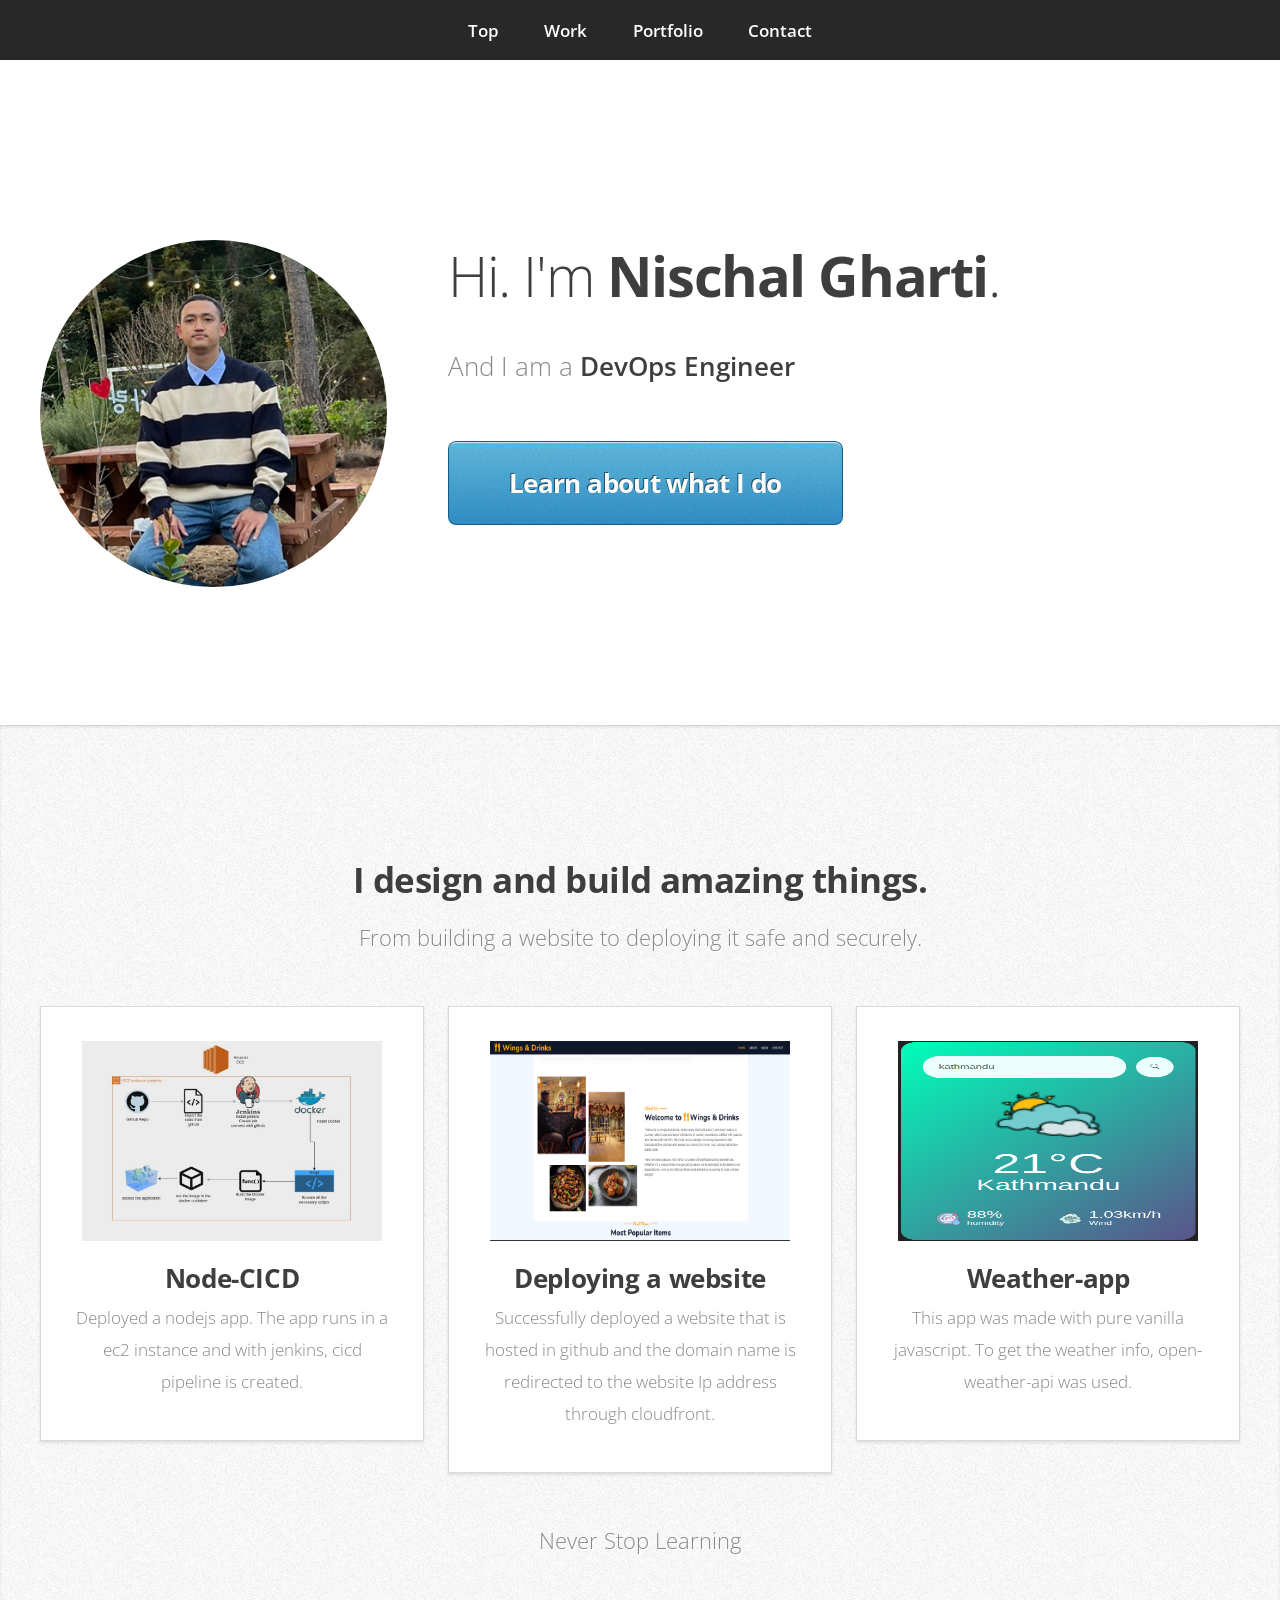
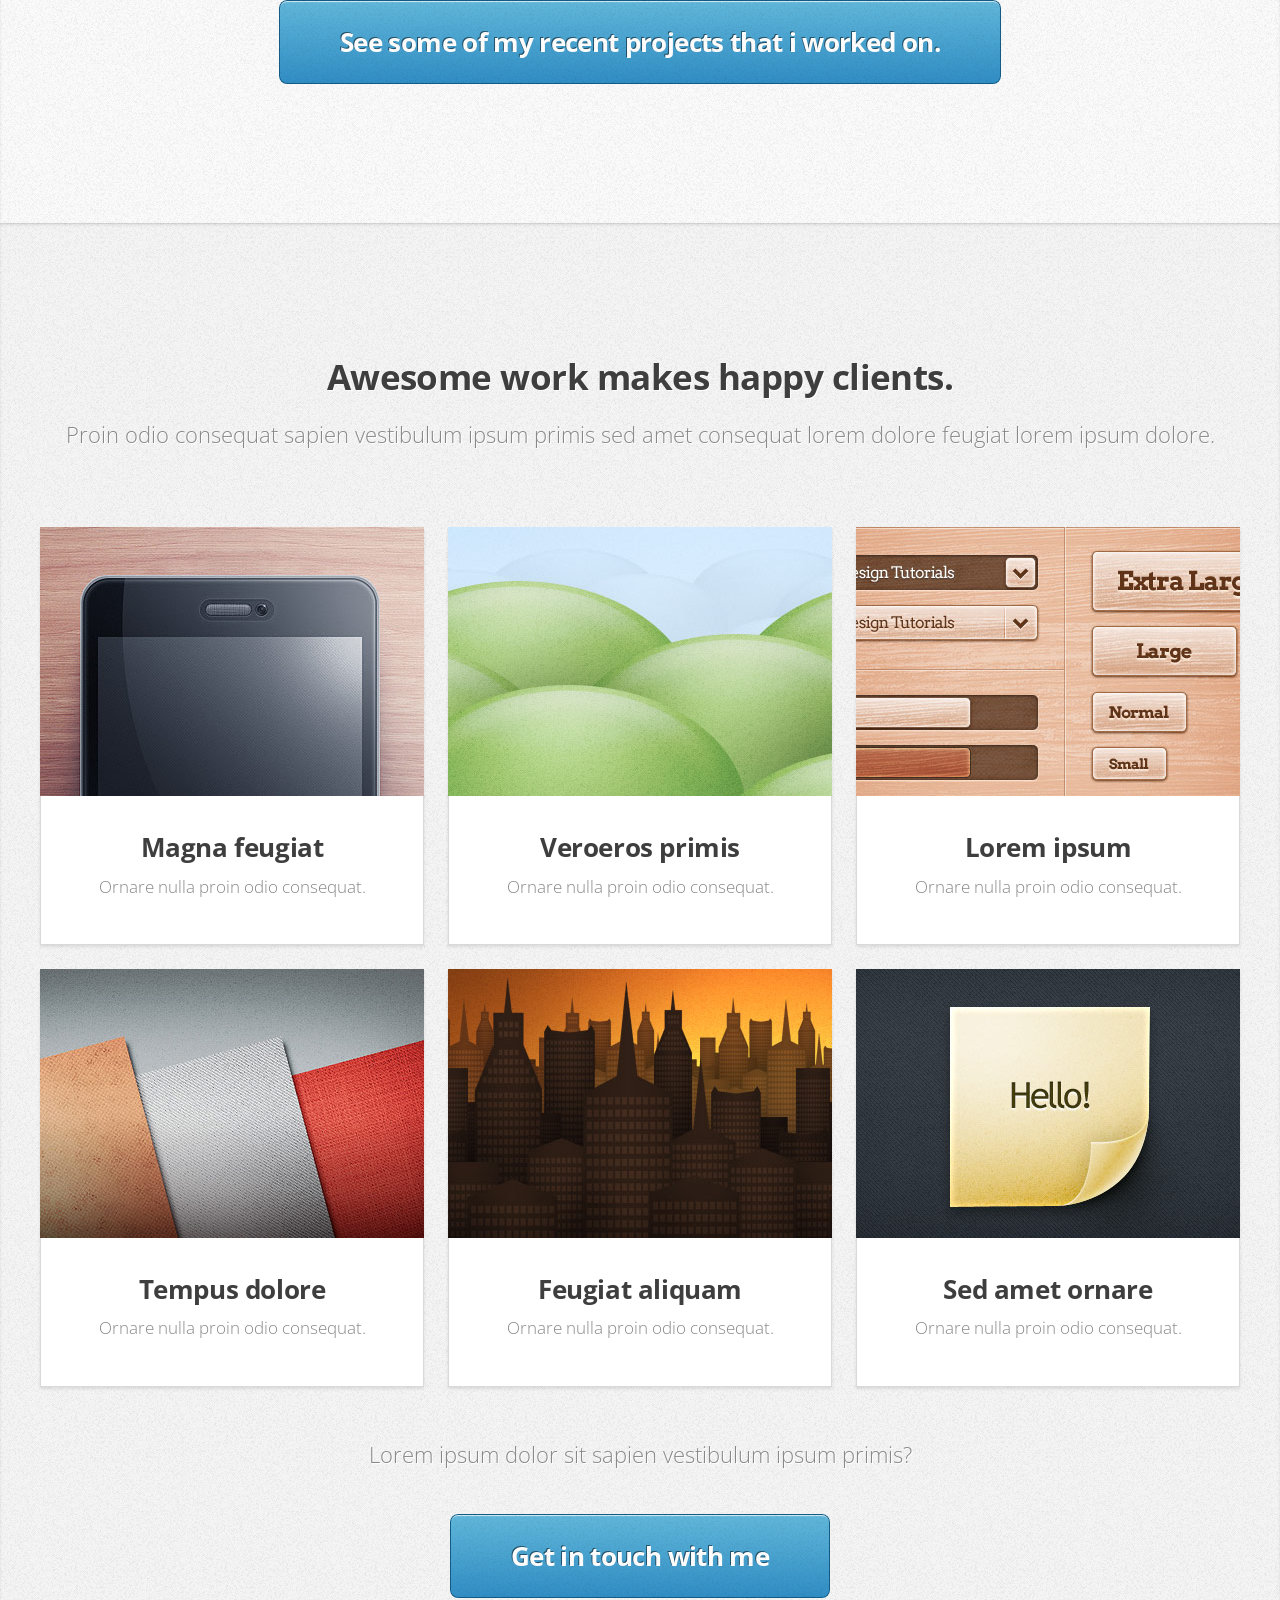
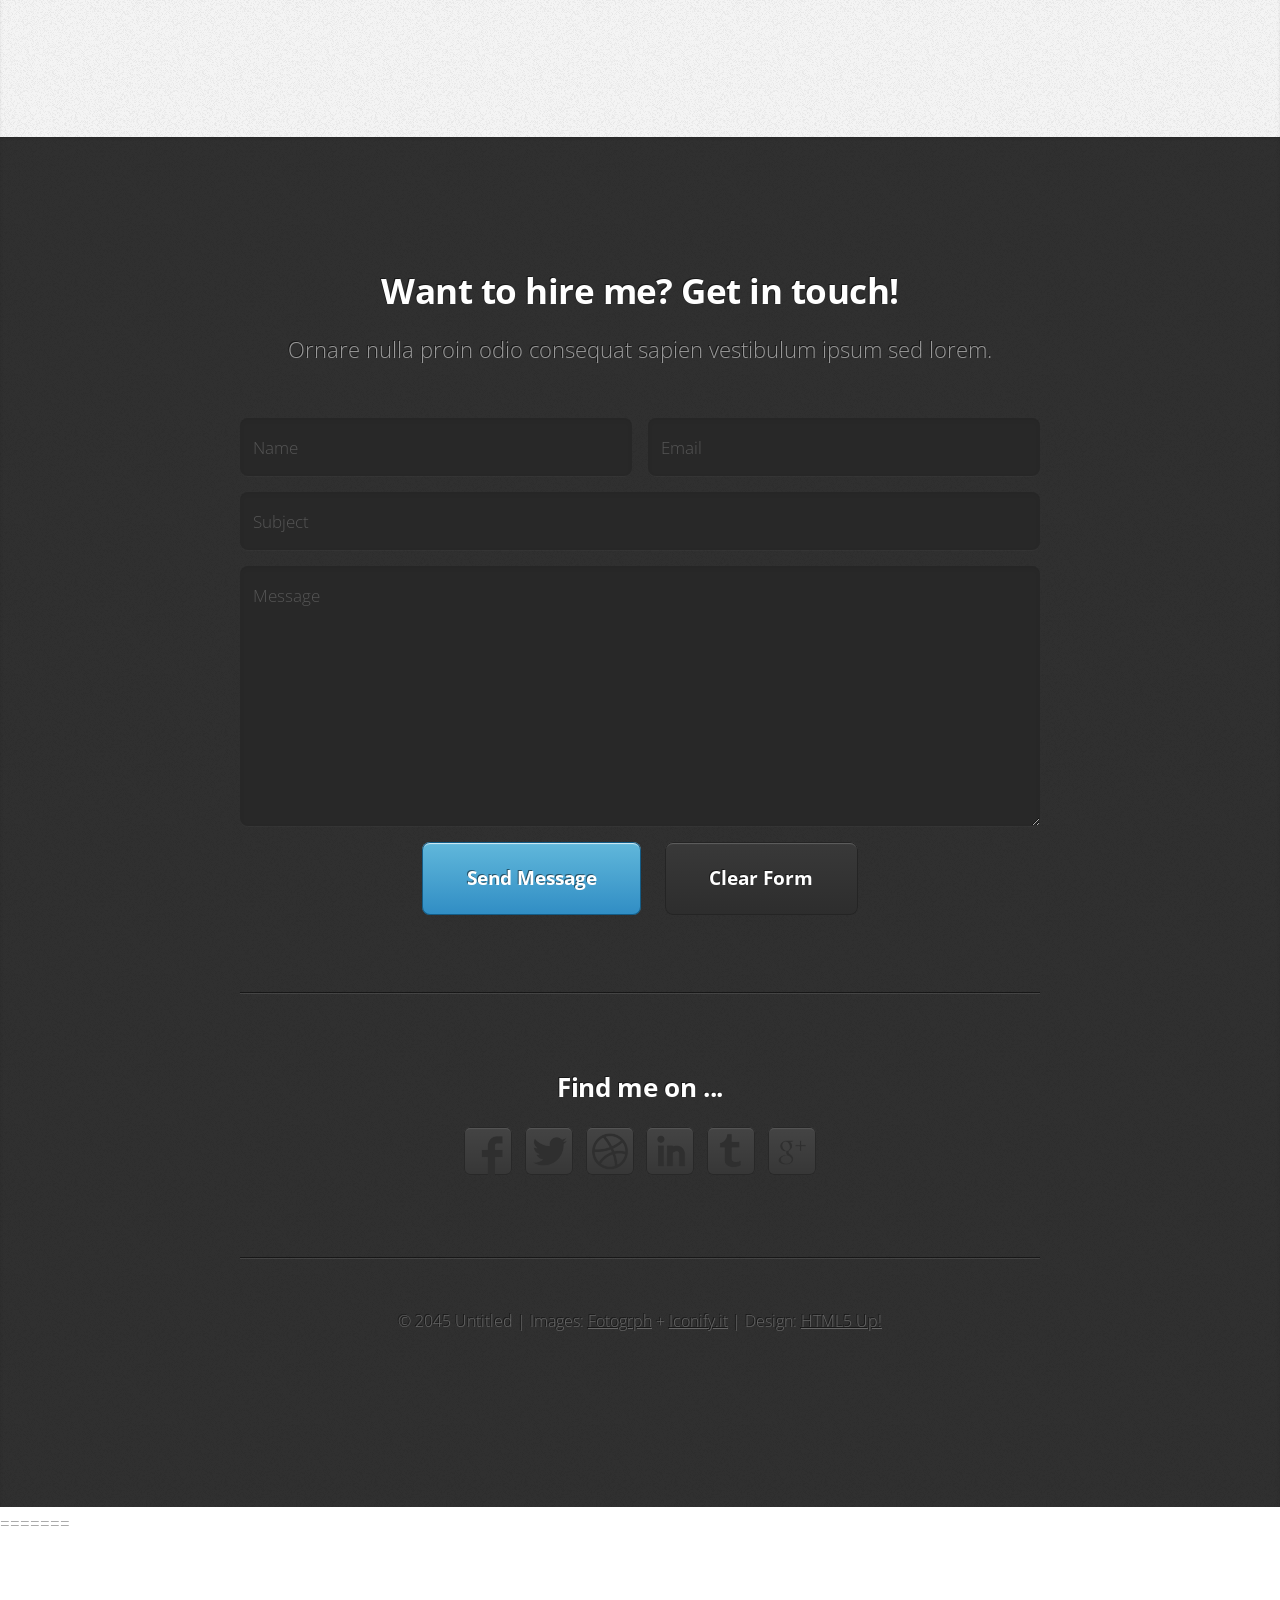
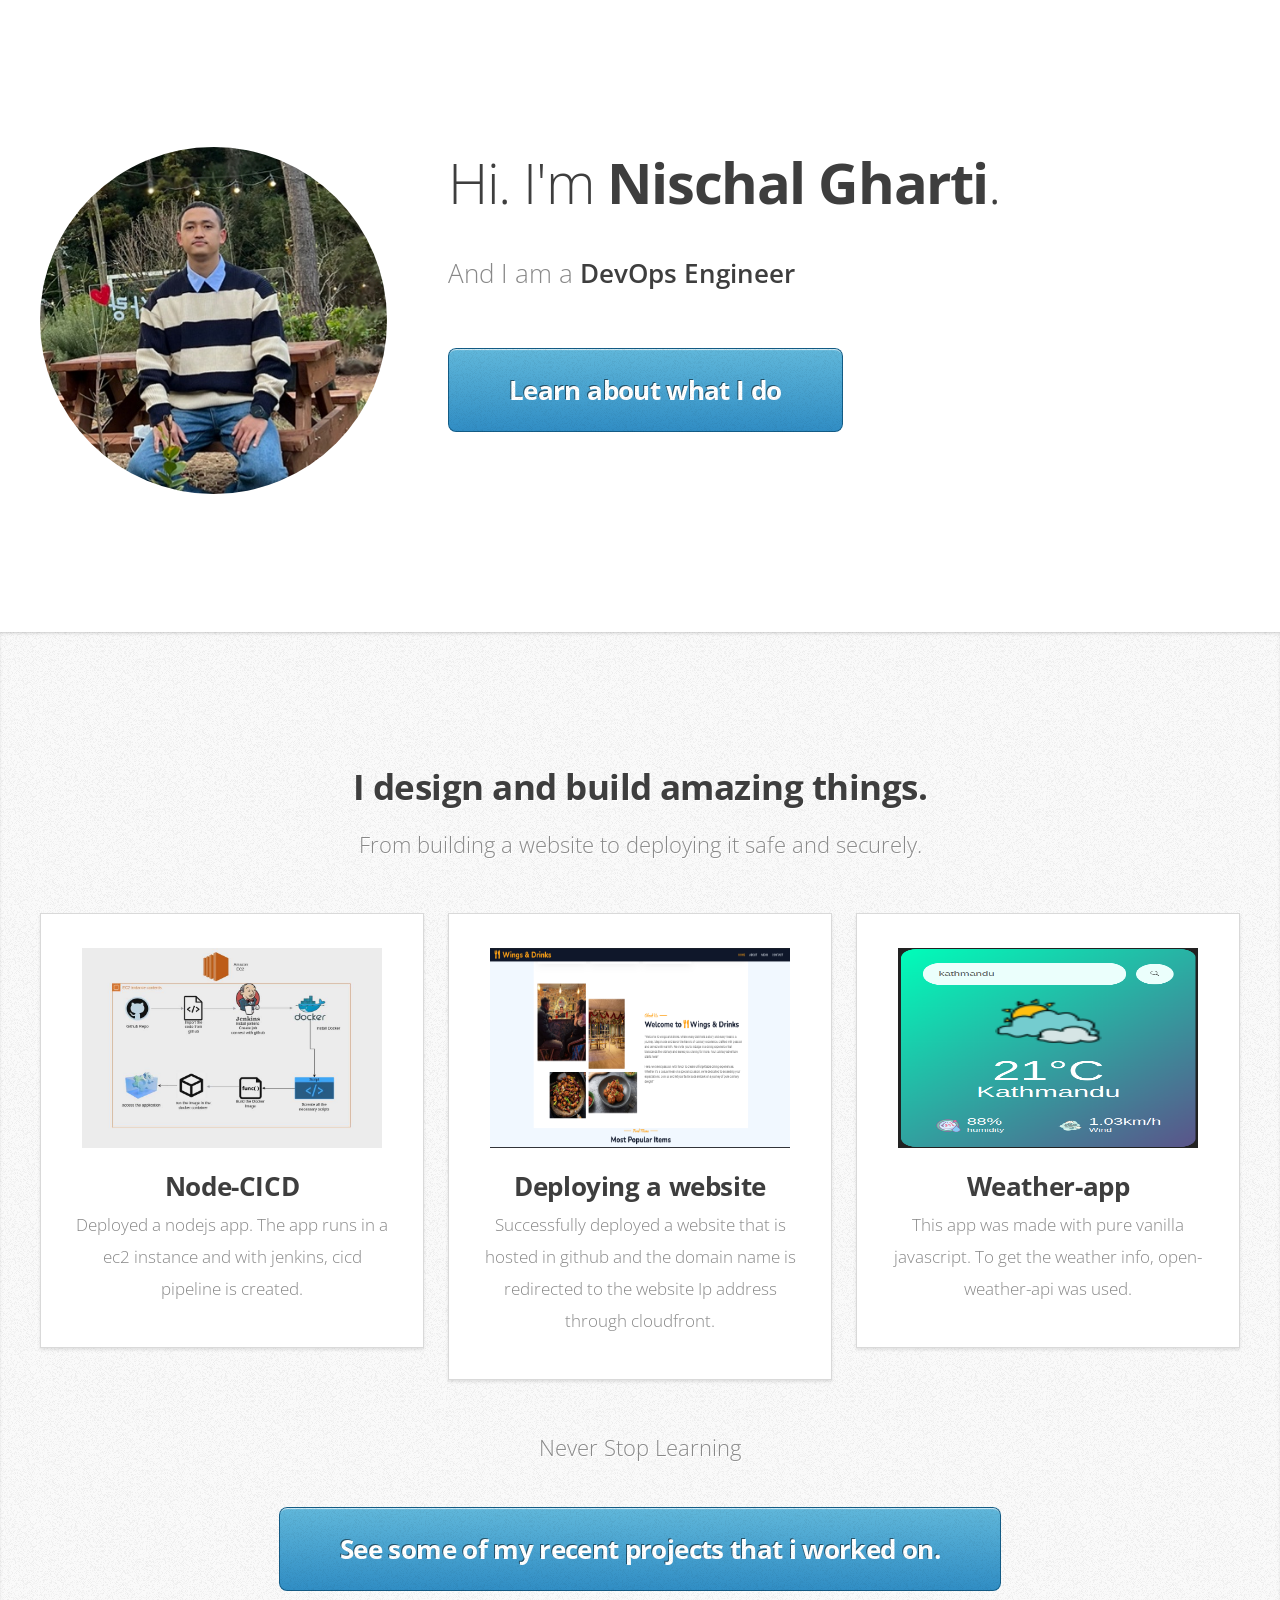
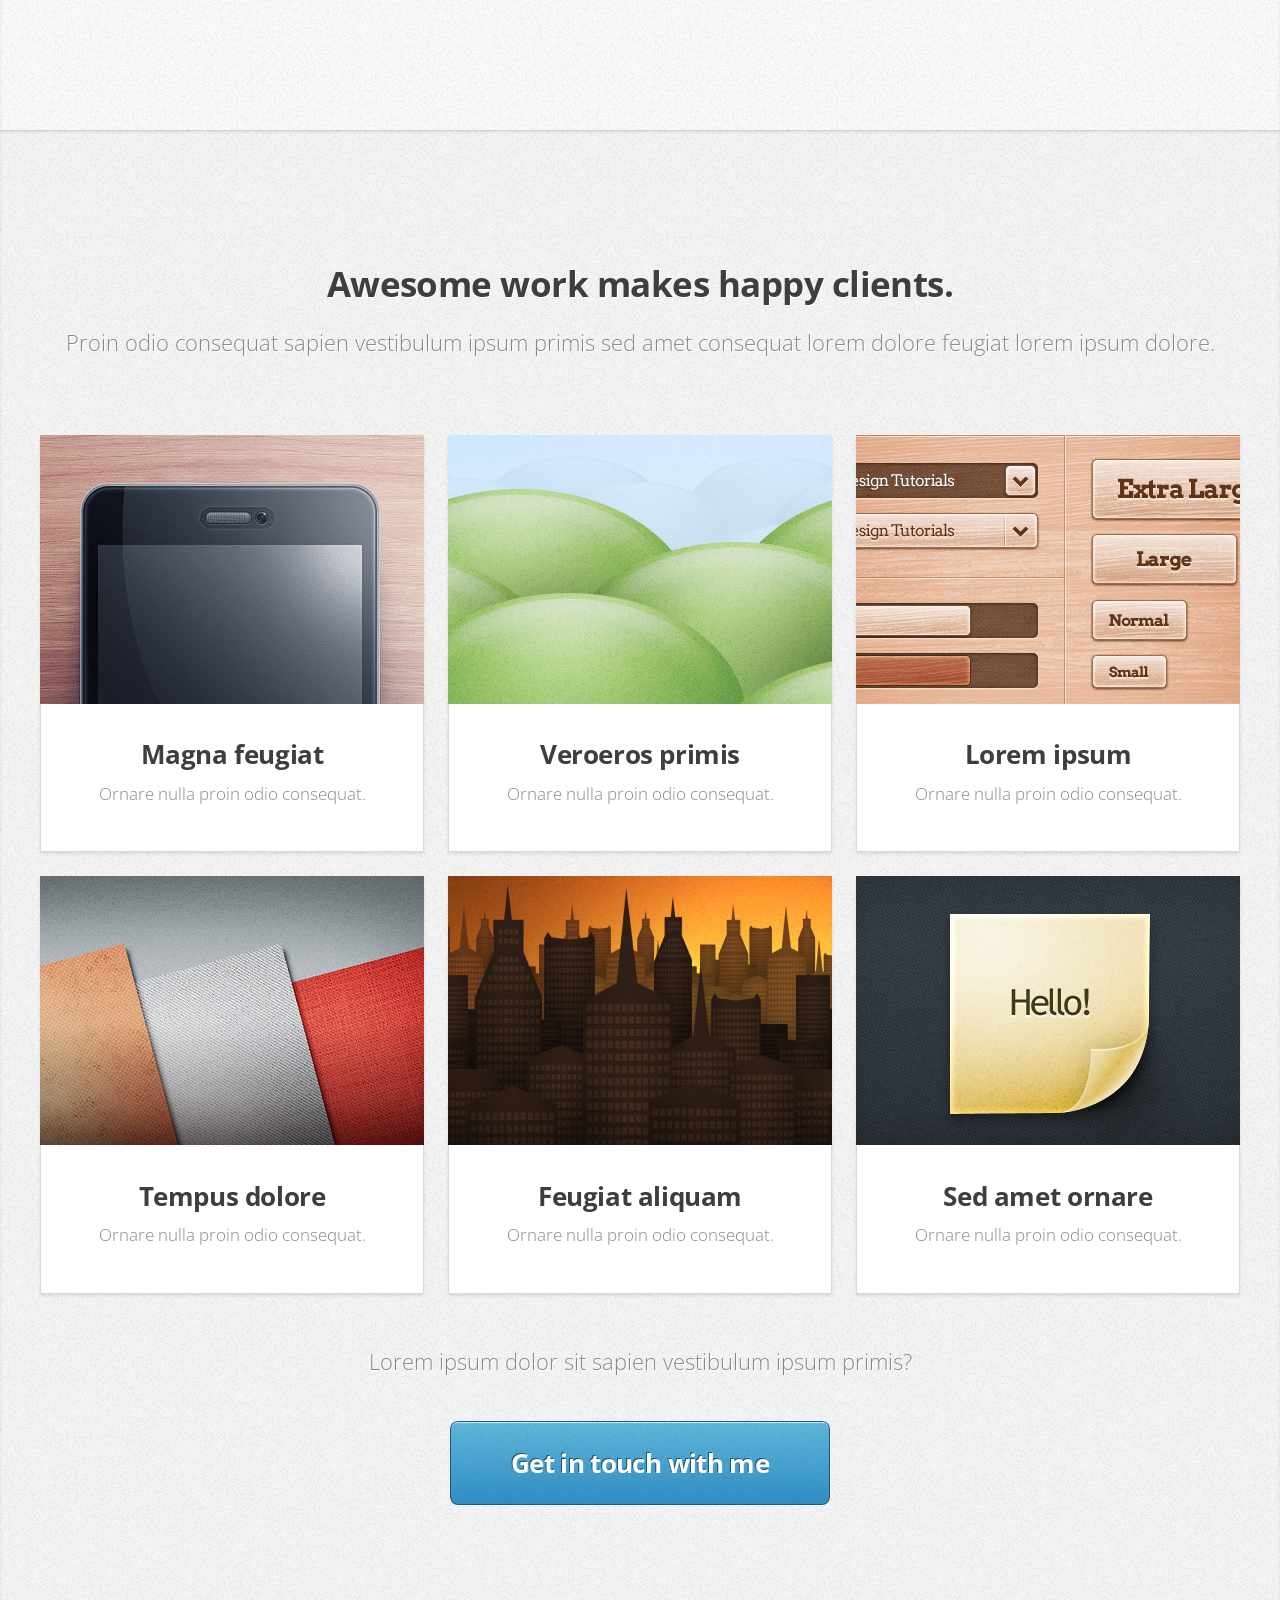
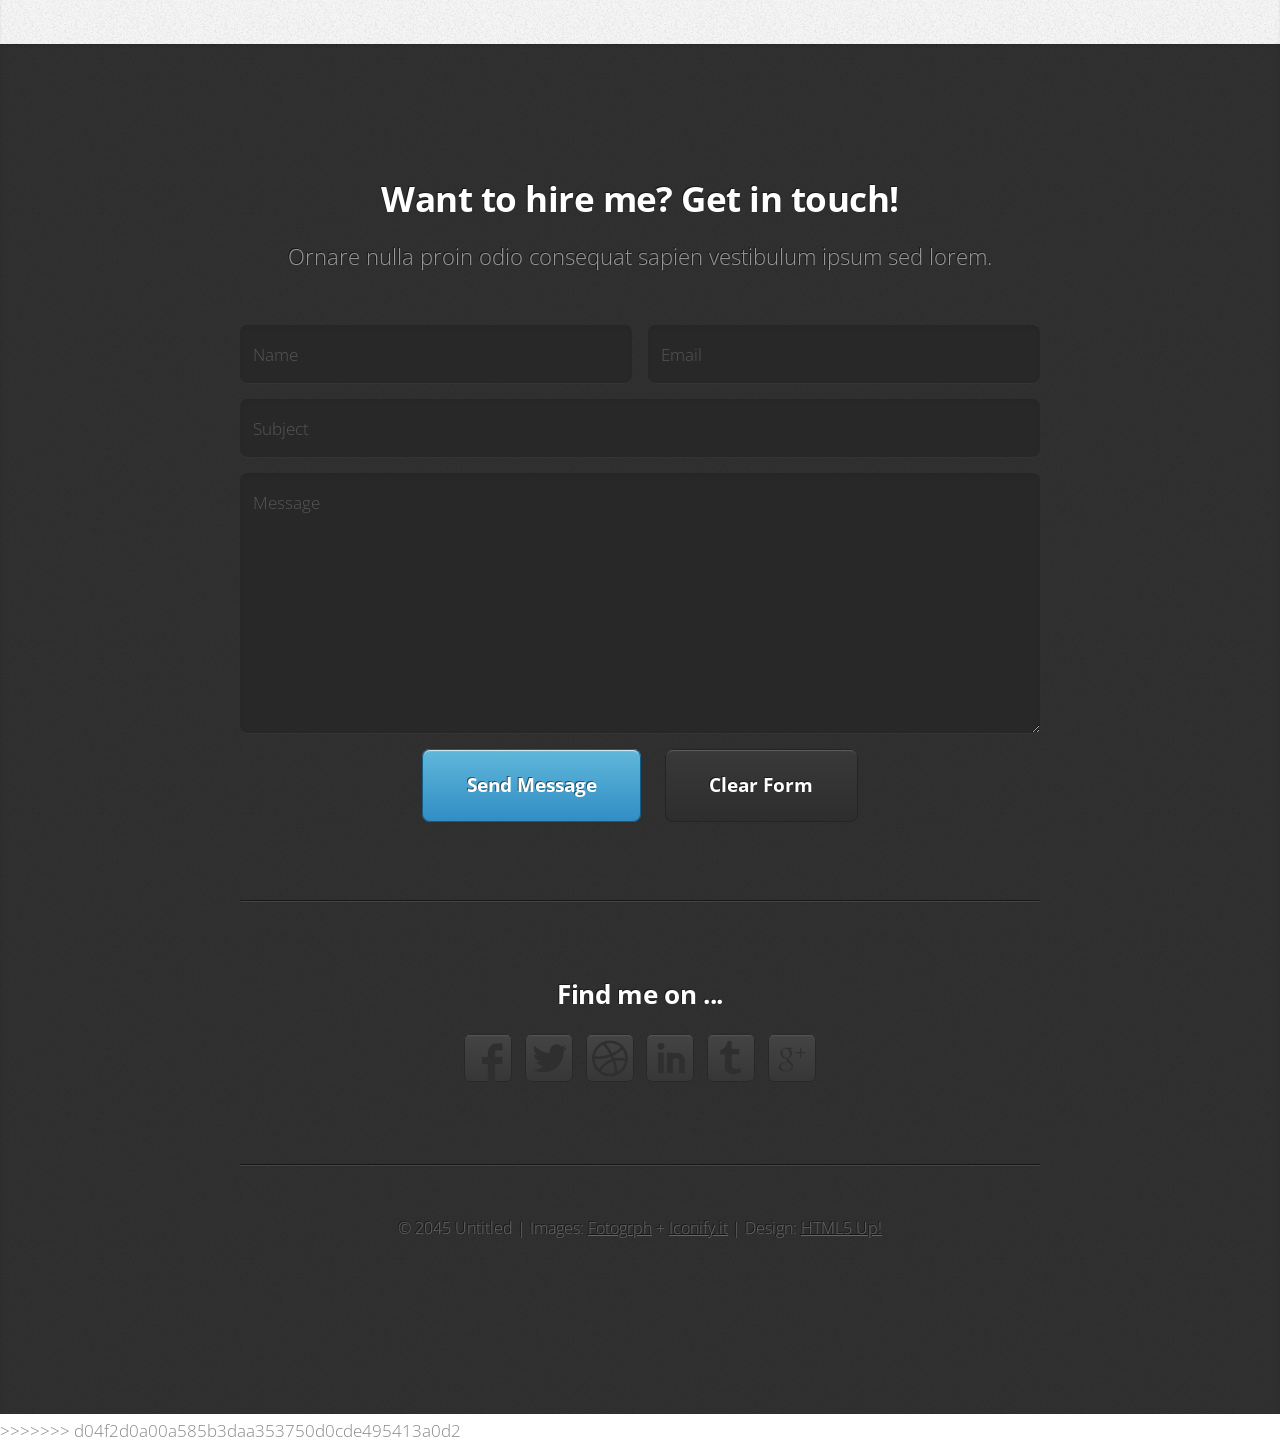
==== commit db516eae: "resolved merged conflicts" ====
--- a/index.html
+++ b/index.html
@@ -1,3 +1,4 @@
+<<<<<<< HEAD
 <!DOCTYPE HTML>
 <html>
 <head>
@@ -192,4 +193,201 @@
   </article>
 </div>
 </body>
-</html>+</html>
+=======
+<!DOCTYPE HTML>
+<html>
+<head>
+<title>Miniport</title>
+<meta charset="utf-8">
+<link href="http://fonts.googleapis.com/css?family=Open+Sans:300,600,700" rel="stylesheet">
+<script src="js/jquery-1.8.3.min.js"></script>
+<script src="css/5grid/init.js?use=mobile,desktop,1000px"></script>
+<script src="js/init.js"></script>
+<noscript>
+<link rel="stylesheet" href="css/5grid/core.css">
+<link rel="stylesheet" href="css/5grid/core-desktop.css">
+<link rel="stylesheet" href="css/5grid/core-1200px.css">
+<link rel="stylesheet" href="css/5grid/core-noscript.css">
+<link rel="stylesheet" href="css/style.css">
+<link rel="stylesheet" href="css/style-desktop.css">
+</noscript>
+<!--[if lte IE 9]>
+<link rel="stylesheet" href="css/ie9.css">
+<![endif]-->
+<!--[if lte IE 8]>
+<link rel="stylesheet" href="css/ie8.css">
+<![endif]-->
+<!--[if lte IE 7]>
+<link rel="stylesheet" href="css/ie7.css">
+<![endif]-->
+</head>
+<body>
+<nav id="nav">
+  <ul>
+    <li><a href="#top">Top</a></li>
+    <li><a href="#work">Work</a></li>
+    <li><a href="#portfolio">Portfolio</a></li>
+    <li><a href="#contact">Contact</a></li>
+  </ul>
+</nav>
+<div class="wrapper wrapper-style1 wrapper-first">
+  <article class="5grid-layout" id="top">
+    <div class="row">
+      <div class="4u"> <span class="me image image-full"><img src="images/me.jpg" alt=""></span> </div>
+      <div class="8u">
+        <header>
+          <h1>Hi. I'm <strong>Nischal Gharti</strong>.</h1>
+        </header>
+        <p>And I am a <strong>DevOps Engineer</strong></p>
+        <a href="#work" class="button button-big">Learn about what I do</a> </div>
+    </div>
+  </article>
+</div>
+<div class="wrapper wrapper-style2">
+  <article id="work">
+    <header>
+      <h2>I design and build amazing things.</h2>
+      <span>From building a website to deploying it safe and securely.</span> </header>
+    <div class="5grid-layout">
+      <div class="row">
+        <div class="4u">
+          <section class="box box-style1"> <span class="image image-centered"><img src="images/project-1.jpg" alt=""></span>
+            <h3>Node-CICD</h3>
+            <p>Deployed a nodejs app. The app runs in a ec2 instance and with jenkins, cicd pipeline is created.</p>
+          </section>
+        </div>
+        <div class="4u">
+          <section class="box box-style1"> <span class="image image-centered"><img src="images/project-2.jpg" alt=""></span>
+            <h3>Deploying a website</h3>
+            <p>Successfully deployed a website that is hosted in github and the domain name is redirected to the website Ip address through cloudfront.</p>
+          </section>
+        </div>
+        <div class="4u">
+          <section class="box box-style1"> <span class="image image-centered"><img src="images/project-3.png" alt=""></span>
+            <h3>Weather-app</h3>
+            <p>This app was made with pure vanilla javascript. To get the weather info, open-weather-api was used.</p>
+          </section>
+        </div>
+      </div>
+    </div>
+    <footer>
+      <p>Never Stop Learning</p>
+      <a href="#portfolio" class="button button-big">See some of my recent projects that i worked on.</a> </footer>
+  </article>
+</div>
+<div class="wrapper wrapper-style3">
+  <article id="portfolio">
+    <header>
+      <h2>Awesome work makes happy clients.</h2>
+      <span>Proin odio consequat sapien vestibulum ipsum primis sed amet consequat lorem dolore feugiat lorem ipsum dolore.</span> </header>
+    <div class="5grid-layout">
+      <div class="row">
+        <div class="12u"> </div>
+      </div>
+      <div class="row">
+        <div class="4u">
+          <article class="box box-style2"> <a href="#" class="image image-full"><img src="images/portfolio01.jpg" alt=""></a>
+            <h3><a href="#">Magna feugiat</a></h3>
+            <p>Ornare nulla proin odio consequat.</p>
+          </article>
+        </div>
+        <div class="4u">
+          <article class="box box-style2"> <a href="#" class="image image-full"><img src="images/portfolio02.jpg" alt=""></a>
+            <h3><a href="#">Veroeros primis</a></h3>
+            <p>Ornare nulla proin odio consequat.</p>
+          </article>
+        </div>
+        <div class="4u">
+          <article class="box box-style2"> <a href="#" class="image image-full"><img src="images/portfolio03.jpg" alt=""></a>
+            <h3><a href="#">Lorem ipsum</a></h3>
+            <p>Ornare nulla proin odio consequat.</p>
+          </article>
+        </div>
+      </div>
+      <div class="row">
+        <div class="4u">
+          <article class="box box-style2"> <a href="#" class="image image-full"><img src="images/portfolio04.jpg" alt=""></a>
+            <h3><a href="#">Tempus dolore</a></h3>
+            <p>Ornare nulla proin odio consequat.</p>
+          </article>
+        </div>
+        <div class="4u">
+          <article class="box box-style2"> <a href="#" class="image image-full"><img src="images/portfolio05.jpg" alt=""></a>
+            <h3><a href="#">Feugiat aliquam</a></h3>
+            <p>Ornare nulla proin odio consequat.</p>
+          </article>
+        </div>
+        <div class="4u">
+          <article class="box box-style2"> <a href="#" class="image image-full"><img src="images/portfolio06.jpg" alt=""></a>
+            <h3><a href="#">Sed amet ornare</a></h3>
+            <p>Ornare nulla proin odio consequat.</p>
+          </article>
+        </div>
+      </div>
+    </div>
+    <footer>
+      <p>Lorem ipsum dolor sit sapien vestibulum ipsum primis?</p>
+      <a href="#contact" class="button button-big">Get in touch with me</a> </footer>
+  </article>
+</div>
+<div class="wrapper wrapper-style4">
+  <article id="contact">
+    <header>
+      <h2>Want to hire me? Get in touch!</h2>
+      <span>Ornare nulla proin odio consequat sapien vestibulum ipsum sed lorem.</span> </header>
+    <div class="5grid">
+      <div class="row">
+        <div class="12u">
+          <form method="post" action="#">
+            <div class="5grid">
+              <div class="row">
+                <div class="6u">
+                  <input type="text" name="name" id="name" placeholder="Name">
+                </div>
+                <div class="6u">
+                  <input type="text" name="email" id="email" placeholder="Email">
+                </div>
+              </div>
+              <div class="row">
+                <div class="12u">
+                  <input type="text" name="subject" id="subject" placeholder="Subject">
+                </div>
+              </div>
+              <div class="row">
+                <div class="12u">
+                  <textarea name="message" id="message" placeholder="Message"></textarea>
+                </div>
+              </div>
+              <div class="row">
+                <div class="12u">
+                  <input type="submit" class="button" value="Send Message">
+                  <input type="reset" class="button button-alt" value="Clear Form">
+                </div>
+              </div>
+            </div>
+          </form>
+        </div>
+      </div>
+      <div class="row row-special">
+        <div class="12u">
+          <h3>Find me on ...</h3>
+          <ul class="social">
+            <li class="facebook"><a href="#">Facebook</a></li>
+            <li class="twitter"><a href="#">Twitter</a></li>
+            <li class="dribbble"><a href="#">Dribbble</a></li>
+            <li class="linkedin"><a href="#">LinkedIn</a></li>
+            <li class="tumblr"><a href="#">Tumblr</a></li>
+            <li class="googleplus"><a href="#">Google+</a></li>
+          </ul>
+        </div>
+      </div>
+    </div>
+    <footer>
+      <p id="copyright"> &copy; 2045 Untitled | Images: <a href="http://fotogrph.com">Fotogrph</a> + <a href="http://iconify.it">Iconify.it</a> | Design: <a href="http://html5up.net/">HTML5 Up!</a> </p>
+    </footer>
+  </article>
+</div>
+</body>
+</html>
+>>>>>>> d04f2d0a00a585b3daa353750d0cde495413a0d2
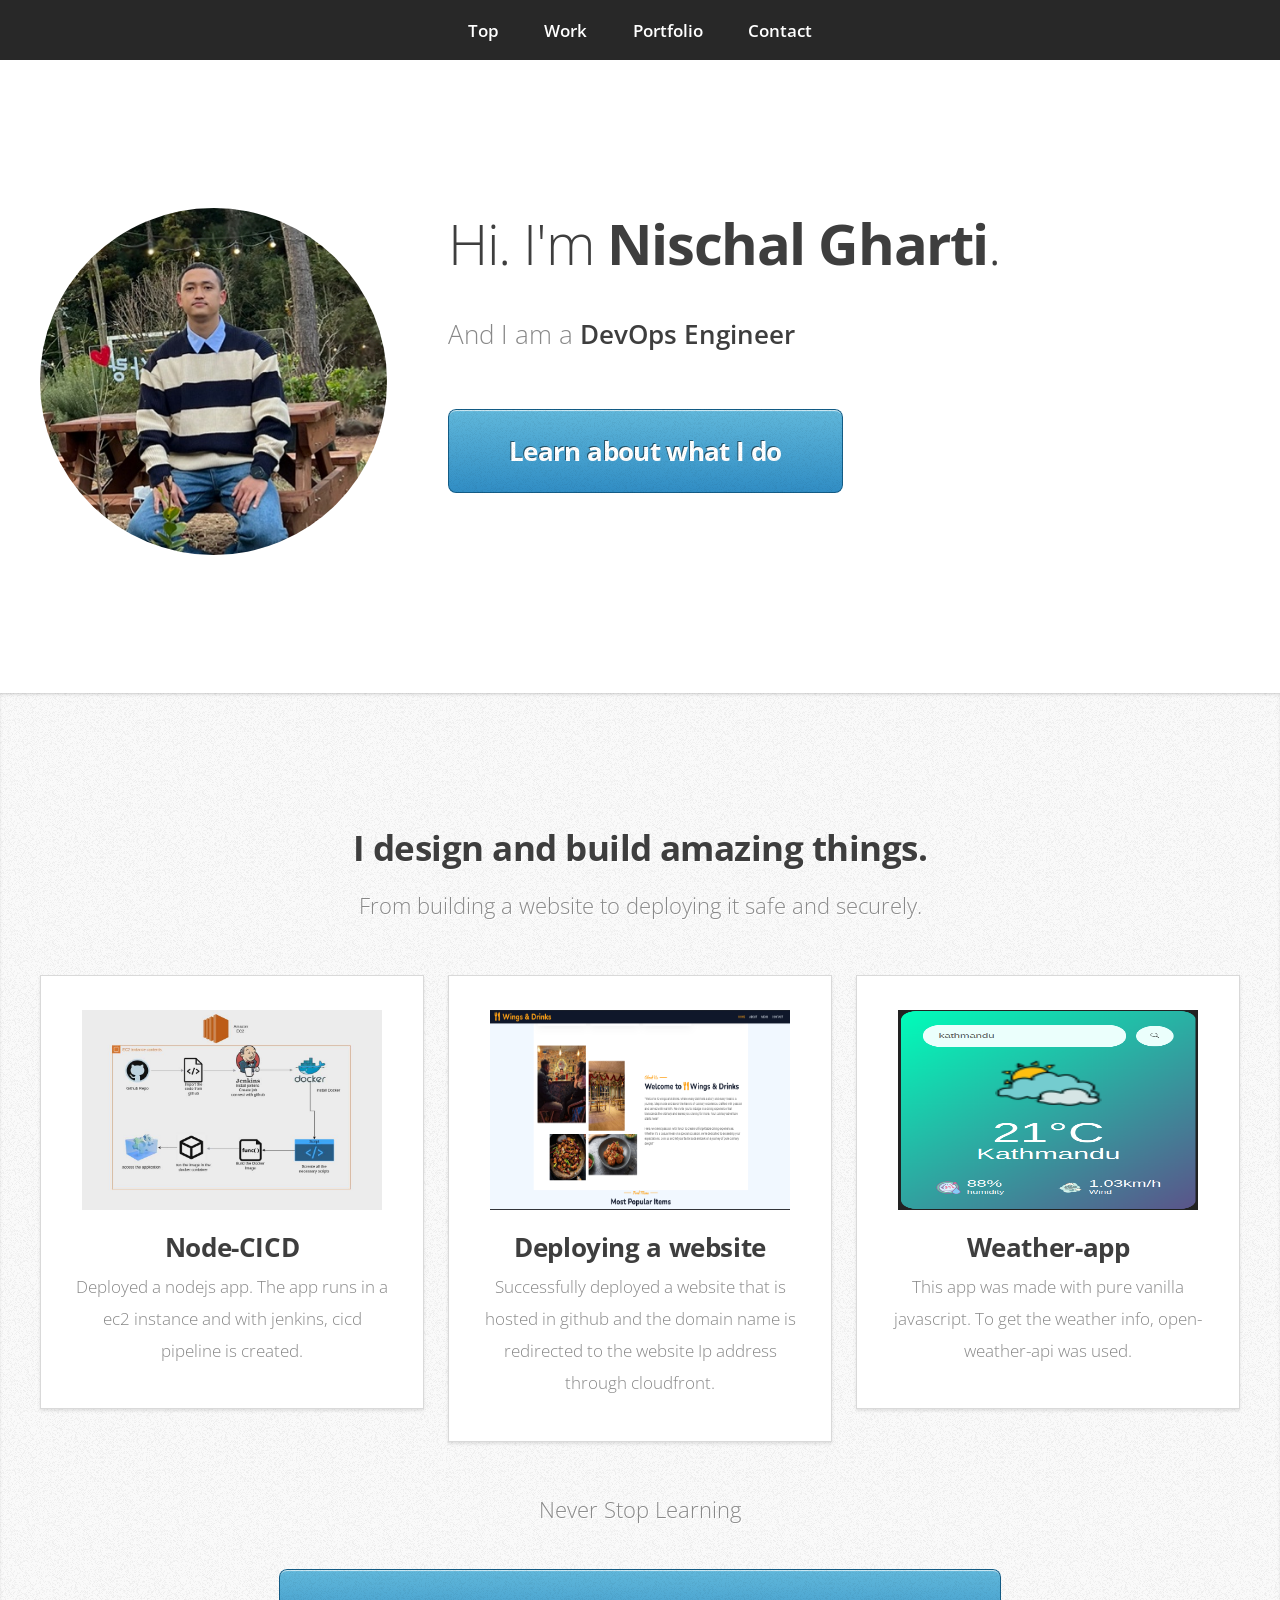
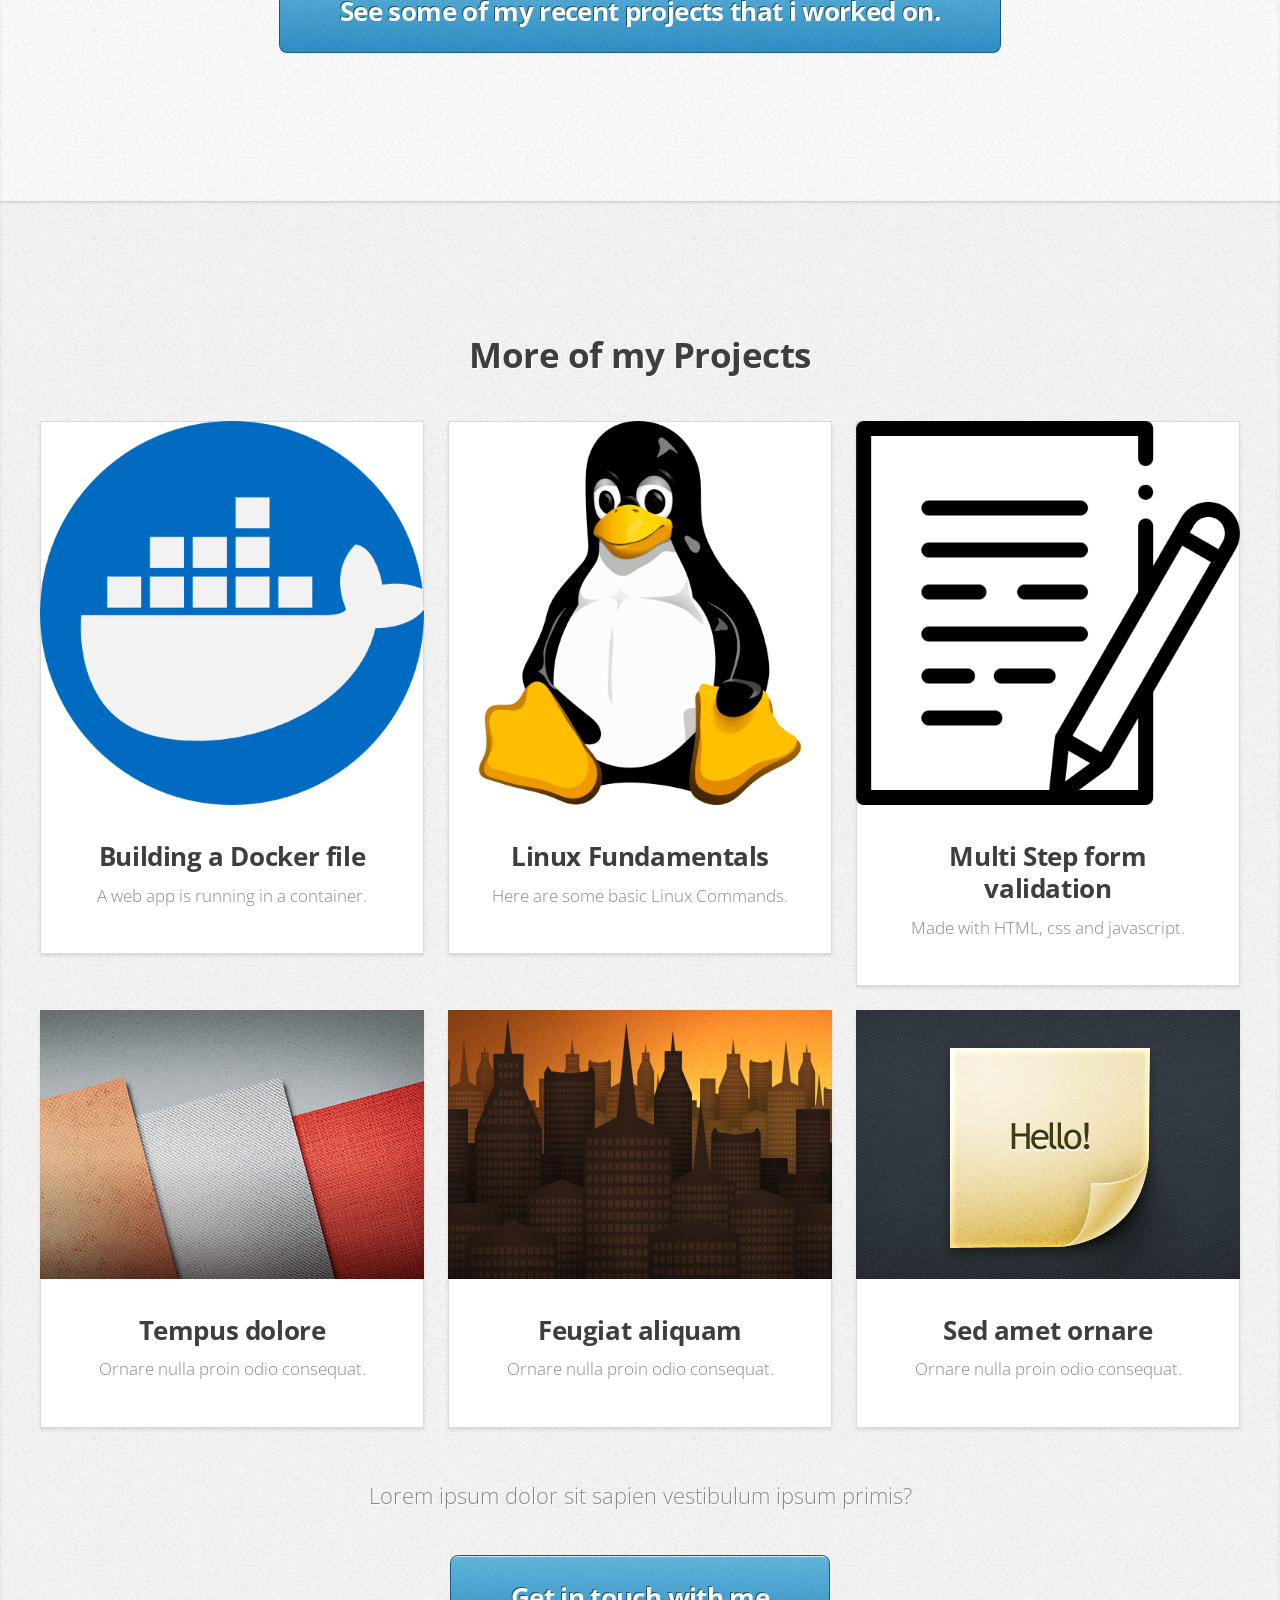
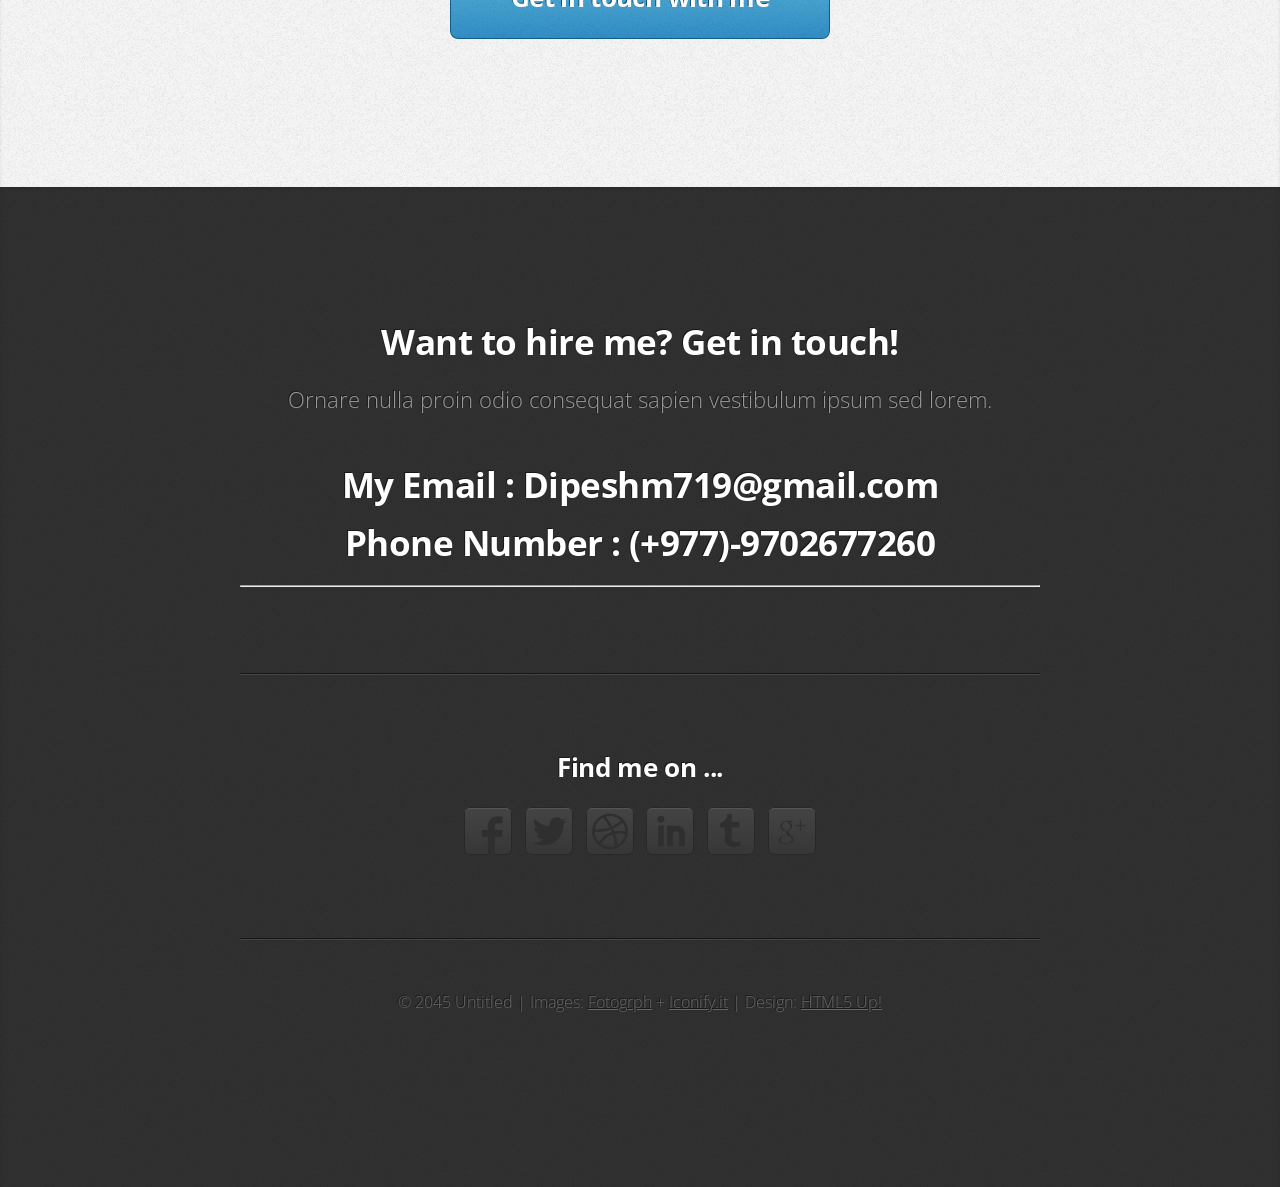
==== commit 826bf241: "made some links" ====
--- a/index.html
+++ b/index.html
@@ -1,204 +1,7 @@
-<<<<<<< HEAD
-<!DOCTYPE HTML>
-<html>
-<head>
-<title>Miniport</title>
-<meta charset="utf-8">
-<link href="http://fonts.googleapis.com/css?family=Open+Sans:300,600,700" rel="stylesheet">
-<script src="js/jquery-1.8.3.min.js"></script>
-<script src="css/5grid/init.js?use=mobile,desktop,1000px"></script>
-<script src="js/init.js"></script>
-<noscript>
-<link rel="stylesheet" href="css/5grid/core.css">
-<link rel="stylesheet" href="css/5grid/core-desktop.css">
-<link rel="stylesheet" href="css/5grid/core-1200px.css">
-<link rel="stylesheet" href="css/5grid/core-noscript.css">
-<link rel="stylesheet" href="css/style.css">
-<link rel="stylesheet" href="css/style-desktop.css">
-</noscript>
-<!--[if lte IE 9]>
-<link rel="stylesheet" href="css/ie9.css">
-<![endif]-->
-<!--[if lte IE 8]>
-<link rel="stylesheet" href="css/ie8.css">
-<![endif]-->
-<!--[if lte IE 7]>
-<link rel="stylesheet" href="css/ie7.css">
-<![endif]-->
-</head>
-<body>
-<nav id="nav">
-  <ul>
-    <li><a href="#top">Top</a></li>
-    <li><a href="#work">Work</a></li>
-    <li><a href="#portfolio">Portfolio</a></li>
-    <li><a href="#contact">Contact</a></li>
-  </ul>
-</nav>
-<div class="wrapper wrapper-style1 wrapper-first">
-  <article class="5grid-layout" id="top">
-    <div class="row">
-      <div class="4u"> <span class="me image image-full"><img src="images/me.jpg" alt=""></span> </div>
-      <div class="8u">
-        <header>
-          <h1>Hi. I'm <strong>Nischal Gharti</strong>.</h1>
-        </header>
-        <p>And I am a <strong>DevOps Engineer</strong></p>
-        <a href="#work" class="button button-big">Learn about what I do</a> </div>
-    </div>
-  </article>
-</div>
-<div class="wrapper wrapper-style2">
-  <article id="work">
-    <header>
-      <h2>I design and build amazing things.</h2>
-      <span>From building a website to deploying it safe and securely.</span> </header>
-    <div class="5grid-layout">
-      <div class="row">
-        <div class="4u">
-          <section class="box box-style1"> <span class="image image-centered"><img src="images/project-1.jpg" alt=""></span>
-            <h3>Node-CICD</h3>
-            <p>Deployed a nodejs app. The app runs in a ec2 instance and with jenkins, cicd pipeline is created.</p>
-          </section>
-        </div>
-        <div class="4u">
-          <section class="box box-style1"> <span class="image image-centered"><img src="images/project-2.jpg" alt=""></span>
-            <h3>Deploying a website</h3>
-            <p>Successfully deployed a website that is hosted in github and the domain name is redirected to the website Ip address through cloudfront.</p>
-          </section>
-        </div>
-        <div class="4u">
-          <section class="box box-style1"> <span class="image image-centered"><img src="images/project-3.png" alt=""></span>
-            <h3>Weather-app</h3>
-            <p>This app was made with pure vanilla javascript. To get the weather info, open-weather-api was used.</p>
-          </section>
-        </div>
-      </div>
-    </div>
-    <footer>
-      <p>Never Stop Learning</p>
-      <a href="#portfolio" class="button button-big">See some of my recent projects that i worked on.</a> </footer>
-  </article>
-</div>
-<div class="wrapper wrapper-style3">
-  <article id="portfolio">
-    <header>
-      <h2>Awesome work makes happy clients.</h2>
-      <span>Proin odio consequat sapien vestibulum ipsum primis sed amet consequat lorem dolore feugiat lorem ipsum dolore.</span> </header>
-    <div class="5grid-layout">
-      <div class="row">
-        <div class="12u"> </div>
-      </div>
-      <div class="row">
-        <div class="4u">
-          <article class="box box-style2"> <a href="#" class="image image-full"><img src="images/portfolio01.jpg" alt=""></a>
-            <h3><a href="#">Magna feugiat</a></h3>
-            <p>Ornare nulla proin odio consequat.</p>
-          </article>
-        </div>
-        <div class="4u">
-          <article class="box box-style2"> <a href="#" class="image image-full"><img src="images/portfolio02.jpg" alt=""></a>
-            <h3><a href="#">Veroeros primis</a></h3>
-            <p>Ornare nulla proin odio consequat.</p>
-          </article>
-        </div>
-        <div class="4u">
-          <article class="box box-style2"> <a href="#" class="image image-full"><img src="images/portfolio03.jpg" alt=""></a>
-            <h3><a href="#">Lorem ipsum</a></h3>
-            <p>Ornare nulla proin odio consequat.</p>
-          </article>
-        </div>
-      </div>
-      <div class="row">
-        <div class="4u">
-          <article class="box box-style2"> <a href="#" class="image image-full"><img src="images/portfolio04.jpg" alt=""></a>
-            <h3><a href="#">Tempus dolore</a></h3>
-            <p>Ornare nulla proin odio consequat.</p>
-          </article>
-        </div>
-        <div class="4u">
-          <article class="box box-style2"> <a href="#" class="image image-full"><img src="images/portfolio05.jpg" alt=""></a>
-            <h3><a href="#">Feugiat aliquam</a></h3>
-            <p>Ornare nulla proin odio consequat.</p>
-          </article>
-        </div>
-        <div class="4u">
-          <article class="box box-style2"> <a href="#" class="image image-full"><img src="images/portfolio06.jpg" alt=""></a>
-            <h3><a href="#">Sed amet ornare</a></h3>
-            <p>Ornare nulla proin odio consequat.</p>
-          </article>
-        </div>
-      </div>
-    </div>
-    <footer>
-      <p>Lorem ipsum dolor sit sapien vestibulum ipsum primis?</p>
-      <a href="#contact" class="button button-big">Get in touch with me</a> </footer>
-  </article>
-</div>
-<div class="wrapper wrapper-style4">
-  <article id="contact">
-    <header>
-      <h2>Want to hire me? Get in touch!</h2>
-      <span>Ornare nulla proin odio consequat sapien vestibulum ipsum sed lorem.</span> </header>
-    <div class="5grid">
-      <div class="row">
-        <div class="12u">
-          <form method="post" action="#">
-            <div class="5grid">
-              <div class="row">
-                <div class="6u">
-                  <input type="text" name="name" id="name" placeholder="Name">
-                </div>
-                <div class="6u">
-                  <input type="text" name="email" id="email" placeholder="Email">
-                </div>
-              </div>
-              <div class="row">
-                <div class="12u">
-                  <input type="text" name="subject" id="subject" placeholder="Subject">
-                </div>
-              </div>
-              <div class="row">
-                <div class="12u">
-                  <textarea name="message" id="message" placeholder="Message"></textarea>
-                </div>
-              </div>
-              <div class="row">
-                <div class="12u">
-                  <input type="submit" class="button" value="Send Message">
-                  <input type="reset" class="button button-alt" value="Clear Form">
-                </div>
-              </div>
-            </div>
-          </form>
-        </div>
-      </div>
-      <div class="row row-special">
-        <div class="12u">
-          <h3>Find me on ...</h3>
-          <ul class="social">
-            <li class="facebook"><a href="#">Facebook</a></li>
-            <li class="twitter"><a href="#">Twitter</a></li>
-            <li class="dribbble"><a href="#">Dribbble</a></li>
-            <li class="linkedin"><a href="#">LinkedIn</a></li>
-            <li class="tumblr"><a href="#">Tumblr</a></li>
-            <li class="googleplus"><a href="#">Google+</a></li>
-          </ul>
-        </div>
-      </div>
-    </div>
-    <footer>
-      <p id="copyright"> &copy; 2045 Untitled | Images: <a href="http://fotogrph.com">Fotogrph</a> + <a href="http://iconify.it">Iconify.it</a> | Design: <a href="http://html5up.net/">HTML5 Up!</a> </p>
-    </footer>
-  </article>
-</div>
-</body>
-</html>
-=======
 <!DOCTYPE HTML>
 <html>
 <head>
-<title>Miniport</title>
+<title>Nischal</title>
 <meta charset="utf-8">
 <link href="http://fonts.googleapis.com/css?family=Open+Sans:300,600,700" rel="stylesheet">
 <script src="js/jquery-1.8.3.min.js"></script>
@@ -276,32 +79,37 @@
       <a href="#portfolio" class="button button-big">See some of my recent projects that i worked on.</a> </footer>
   </article>
 </div>
+
+
+
+<!-- More Pojects -->
+
+
 <div class="wrapper wrapper-style3">
   <article id="portfolio">
     <header>
-      <h2>Awesome work makes happy clients.</h2>
-      <span>Proin odio consequat sapien vestibulum ipsum primis sed amet consequat lorem dolore feugiat lorem ipsum dolore.</span> </header>
+      <h2>More of my Projects</h2>
     <div class="5grid-layout">
       <div class="row">
         <div class="12u"> </div>
       </div>
       <div class="row">
         <div class="4u">
-          <article class="box box-style2"> <a href="#" class="image image-full"><img src="images/portfolio01.jpg" alt=""></a>
-            <h3><a href="#">Magna feugiat</a></h3>
-            <p>Ornare nulla proin odio consequat.</p>
-          </article>
-        </div>
-        <div class="4u">
-          <article class="box box-style2"> <a href="#" class="image image-full"><img src="images/portfolio02.jpg" alt=""></a>
-            <h3><a href="#">Veroeros primis</a></h3>
-            <p>Ornare nulla proin odio consequat.</p>
-          </article>
-        </div>
-        <div class="4u">
-          <article class="box box-style2"> <a href="#" class="image image-full"><img src="images/portfolio03.jpg" alt=""></a>
-            <h3><a href="#">Lorem ipsum</a></h3>
-            <p>Ornare nulla proin odio consequat.</p>
+          <article class="box box-style2"> <a href="https://github.com/chemical081/Docker-project-2.git" class="image image-full"><img src="images/docker.png" alt=""></a>
+            <h3><a href="#">Building a Docker file</a></h3>
+            <p>A web app is running in a container.</p>
+          </article>
+        </div>
+        <div class="4u">
+          <article class="box box-style2"> <a href="https://github.com/chemical081/linux.git" class="image image-full"><img src="images/linux.png" alt=""></a>
+            <h3><a href="#">Linux Fundamentals</a></h3>
+            <p>Here are some basic Linux Commands.</p>
+          </article>
+        </div>
+        <div class="4u">
+          <article class="box box-style2"> <a href="https://github.com/chemical081/multi-step-validation-.git" class="image image-full"><img src="images/contact-form.png" alt=""></a>
+            <h3><a href="#">Multi Step form validation</a></h3>
+            <p>Made with HTML, css and javascript.</p>
           </article>
         </div>
       </div>
@@ -336,10 +144,15 @@
     <header>
       <h2>Want to hire me? Get in touch!</h2>
       <span>Ornare nulla proin odio consequat sapien vestibulum ipsum sed lorem.</span> </header>
+    <div>
+      <h2>My Email : Dipeshm719@gmail.com</h2>
+      <h2>Phone Number : (+977)-9702677260</h2>
+    </div>  
+<hr>
     <div class="5grid">
       <div class="row">
         <div class="12u">
-          <form method="post" action="#">
+          <!-- <form method="post" action="#">
             <div class="5grid">
               <div class="row">
                 <div class="6u">
@@ -366,7 +179,7 @@
                 </div>
               </div>
             </div>
-          </form>
+          </form> -->
         </div>
       </div>
       <div class="row row-special">
@@ -390,4 +203,3 @@
 </div>
 </body>
 </html>
->>>>>>> d04f2d0a00a585b3daa353750d0cde495413a0d2
--- a/css/style.css
+++ b/css/style.css
@@ -433,6 +433,7 @@
 			box-shadow: inset 0px 1px 0px 0px rgba(255,255,255,0.1), 0px 1px 0px 0px rgba(255,255,255,0.1);
 		}
 
+
 /*********************************************************************************/
 /* Nav                                                                           */
 /*********************************************************************************/
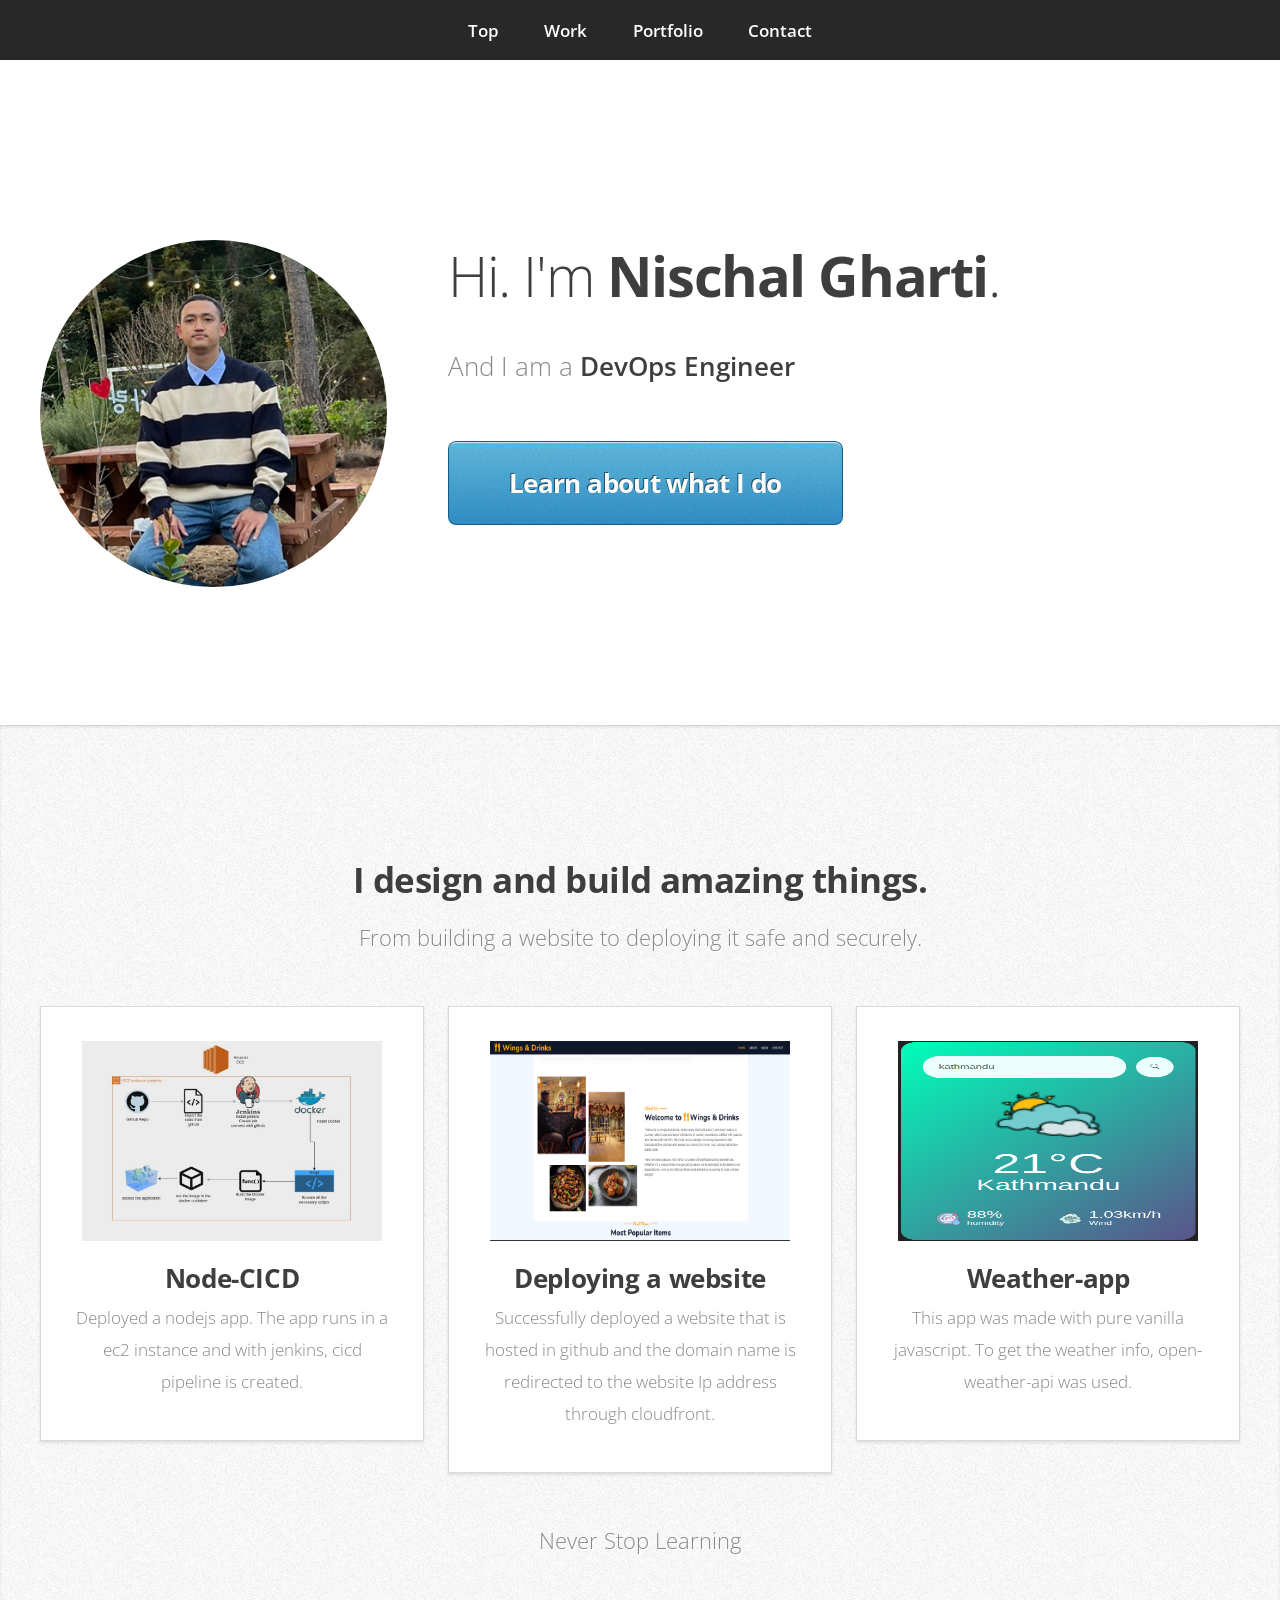
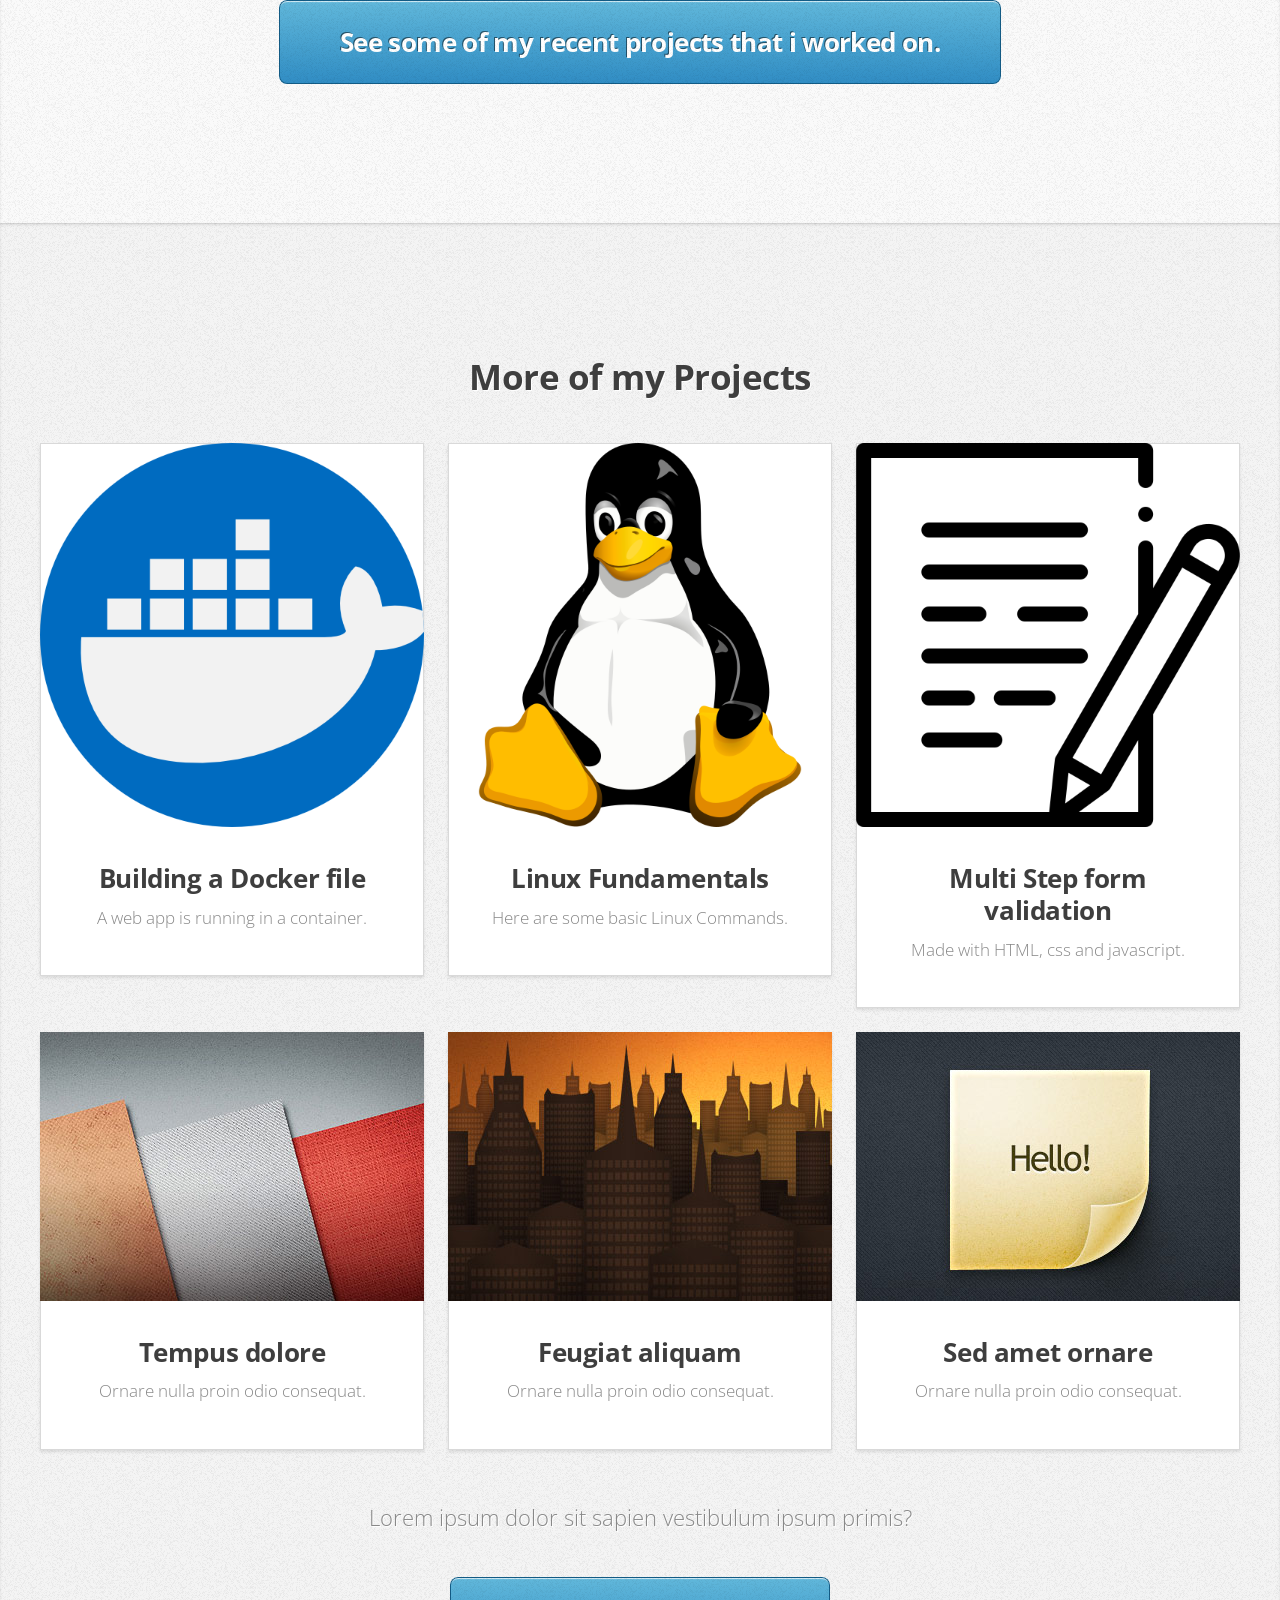
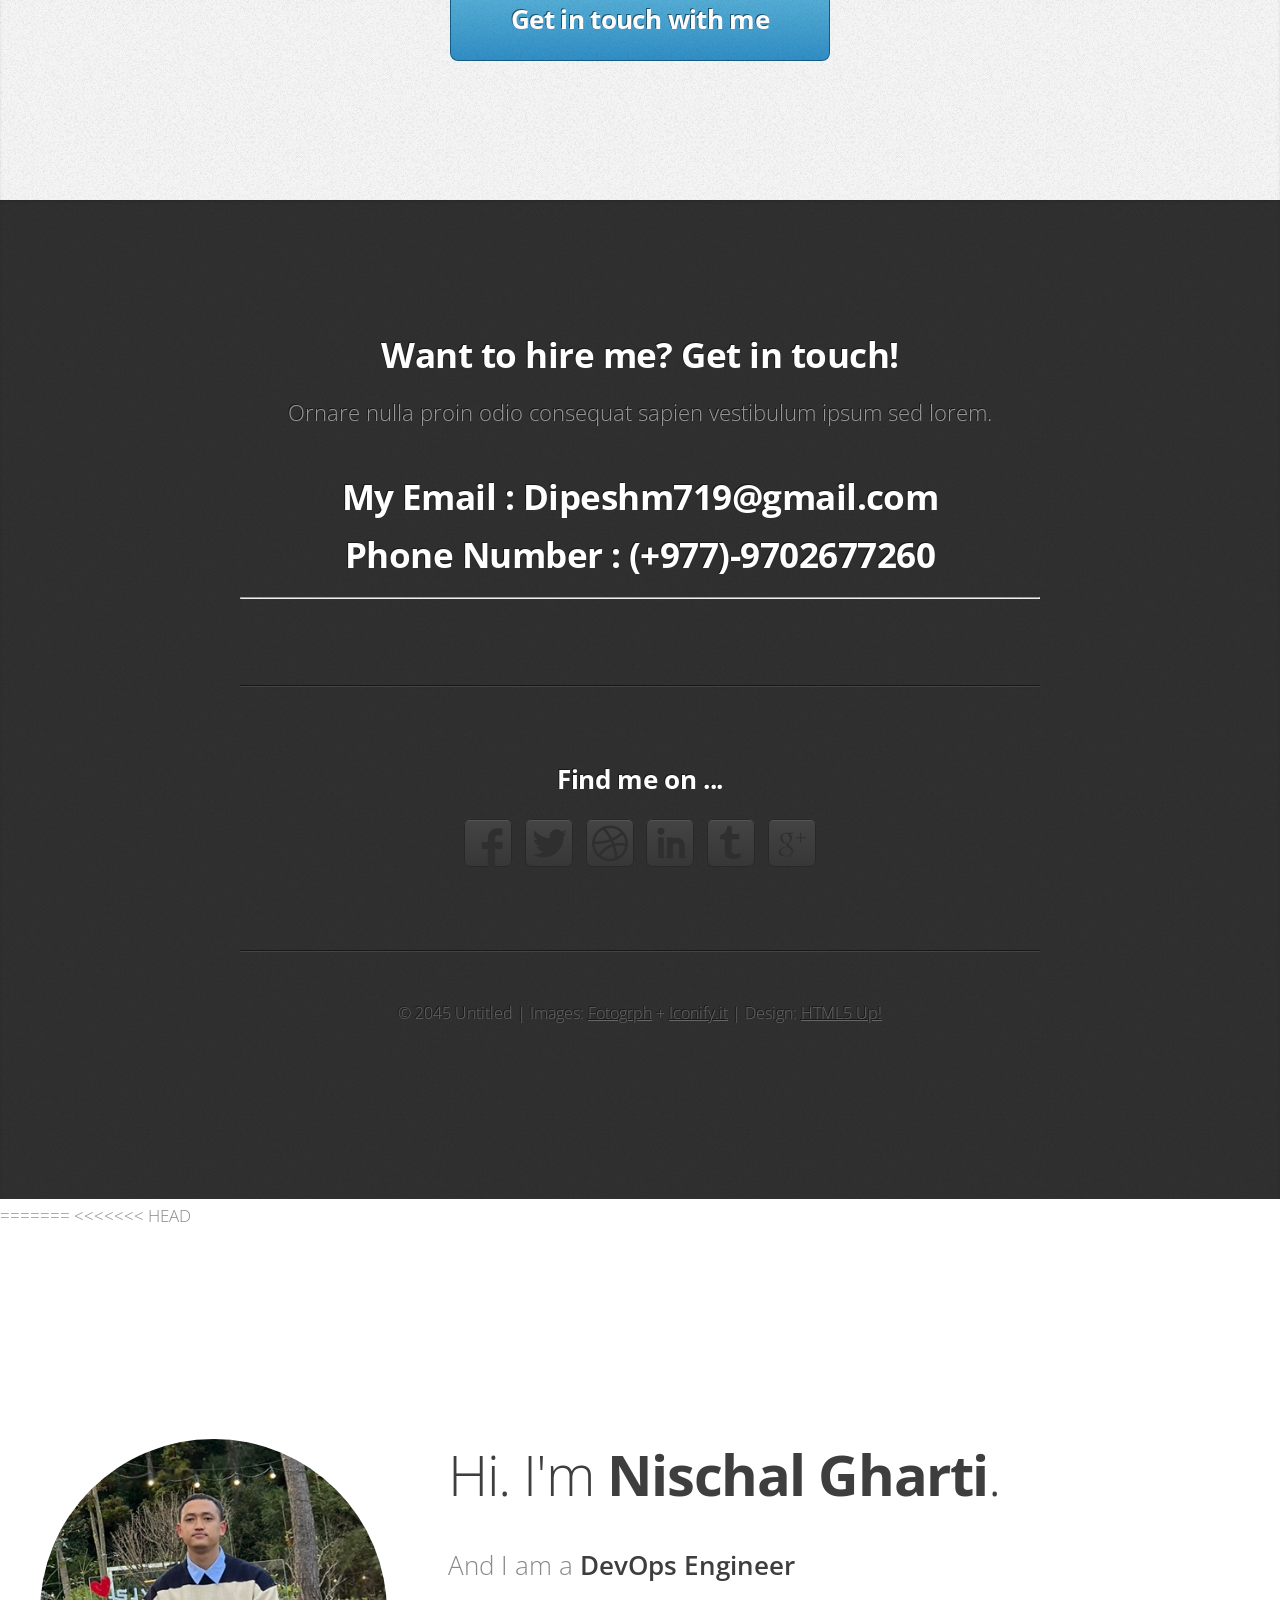
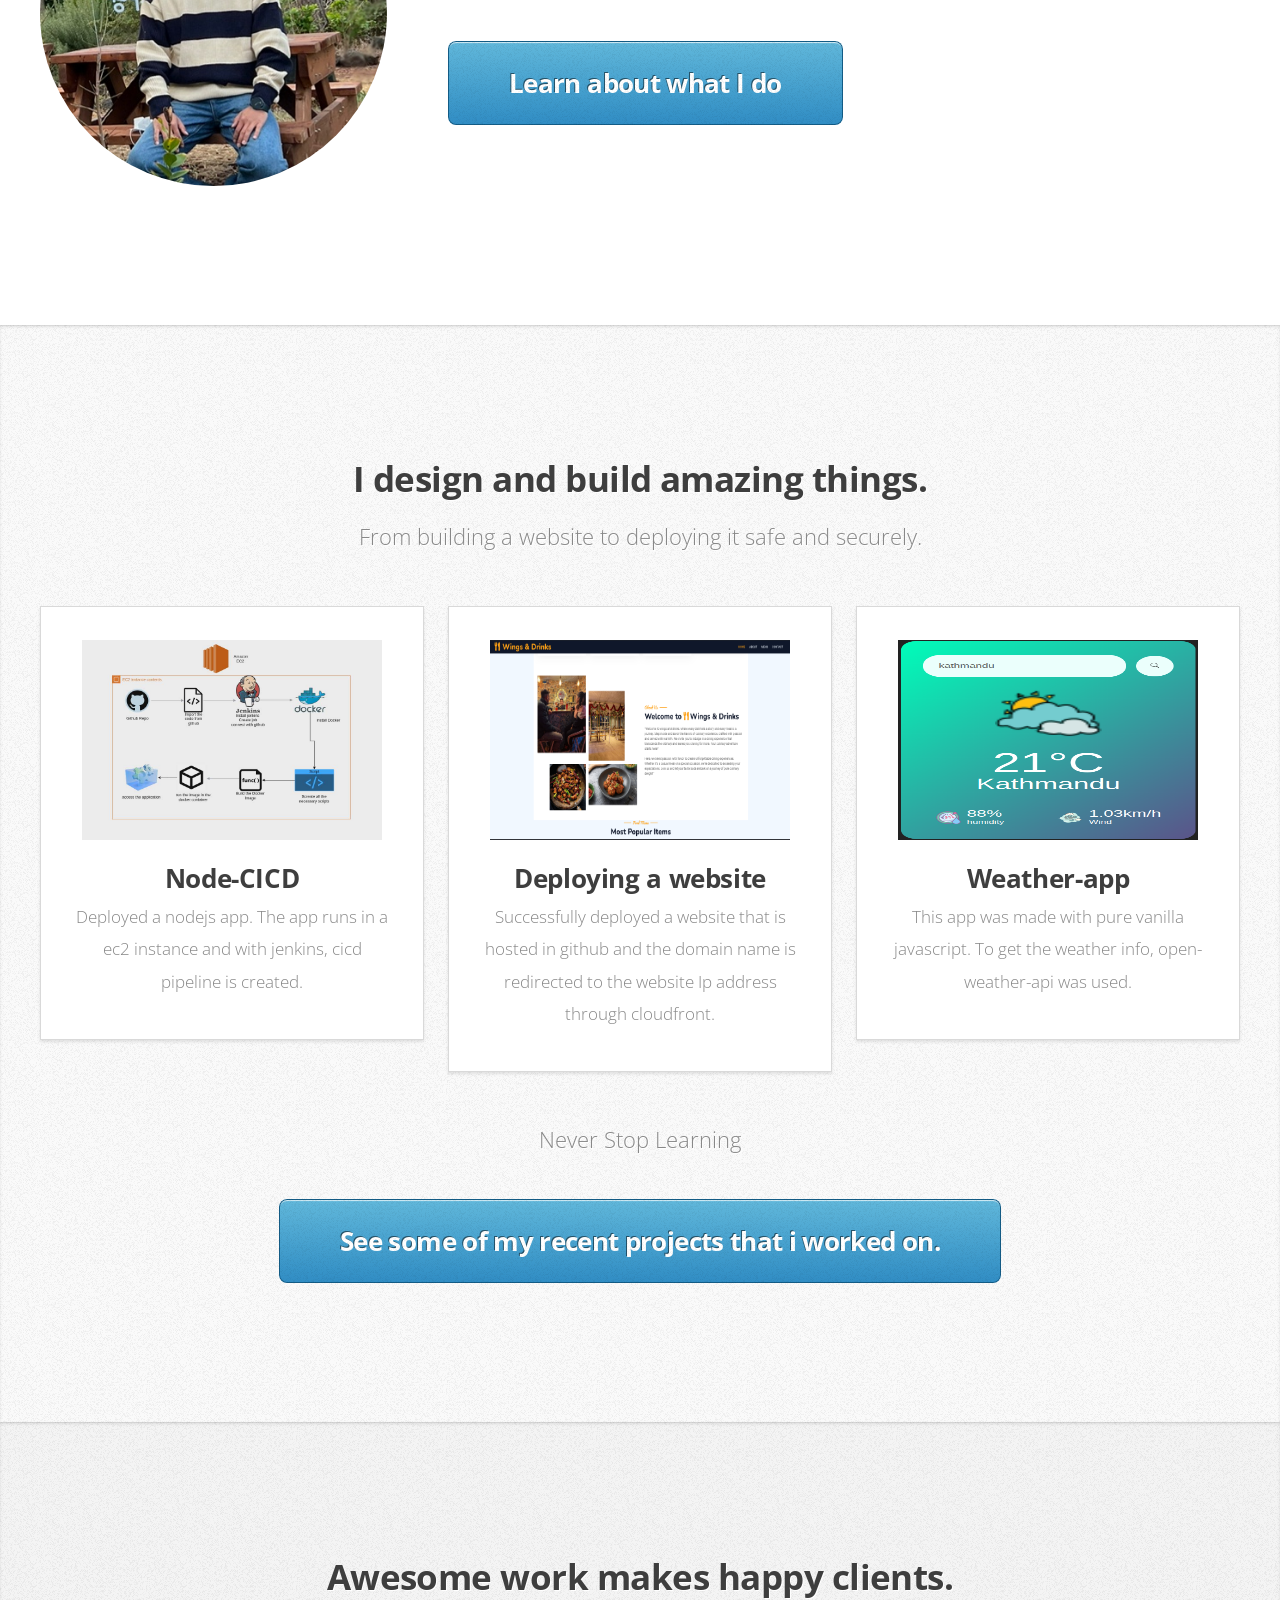
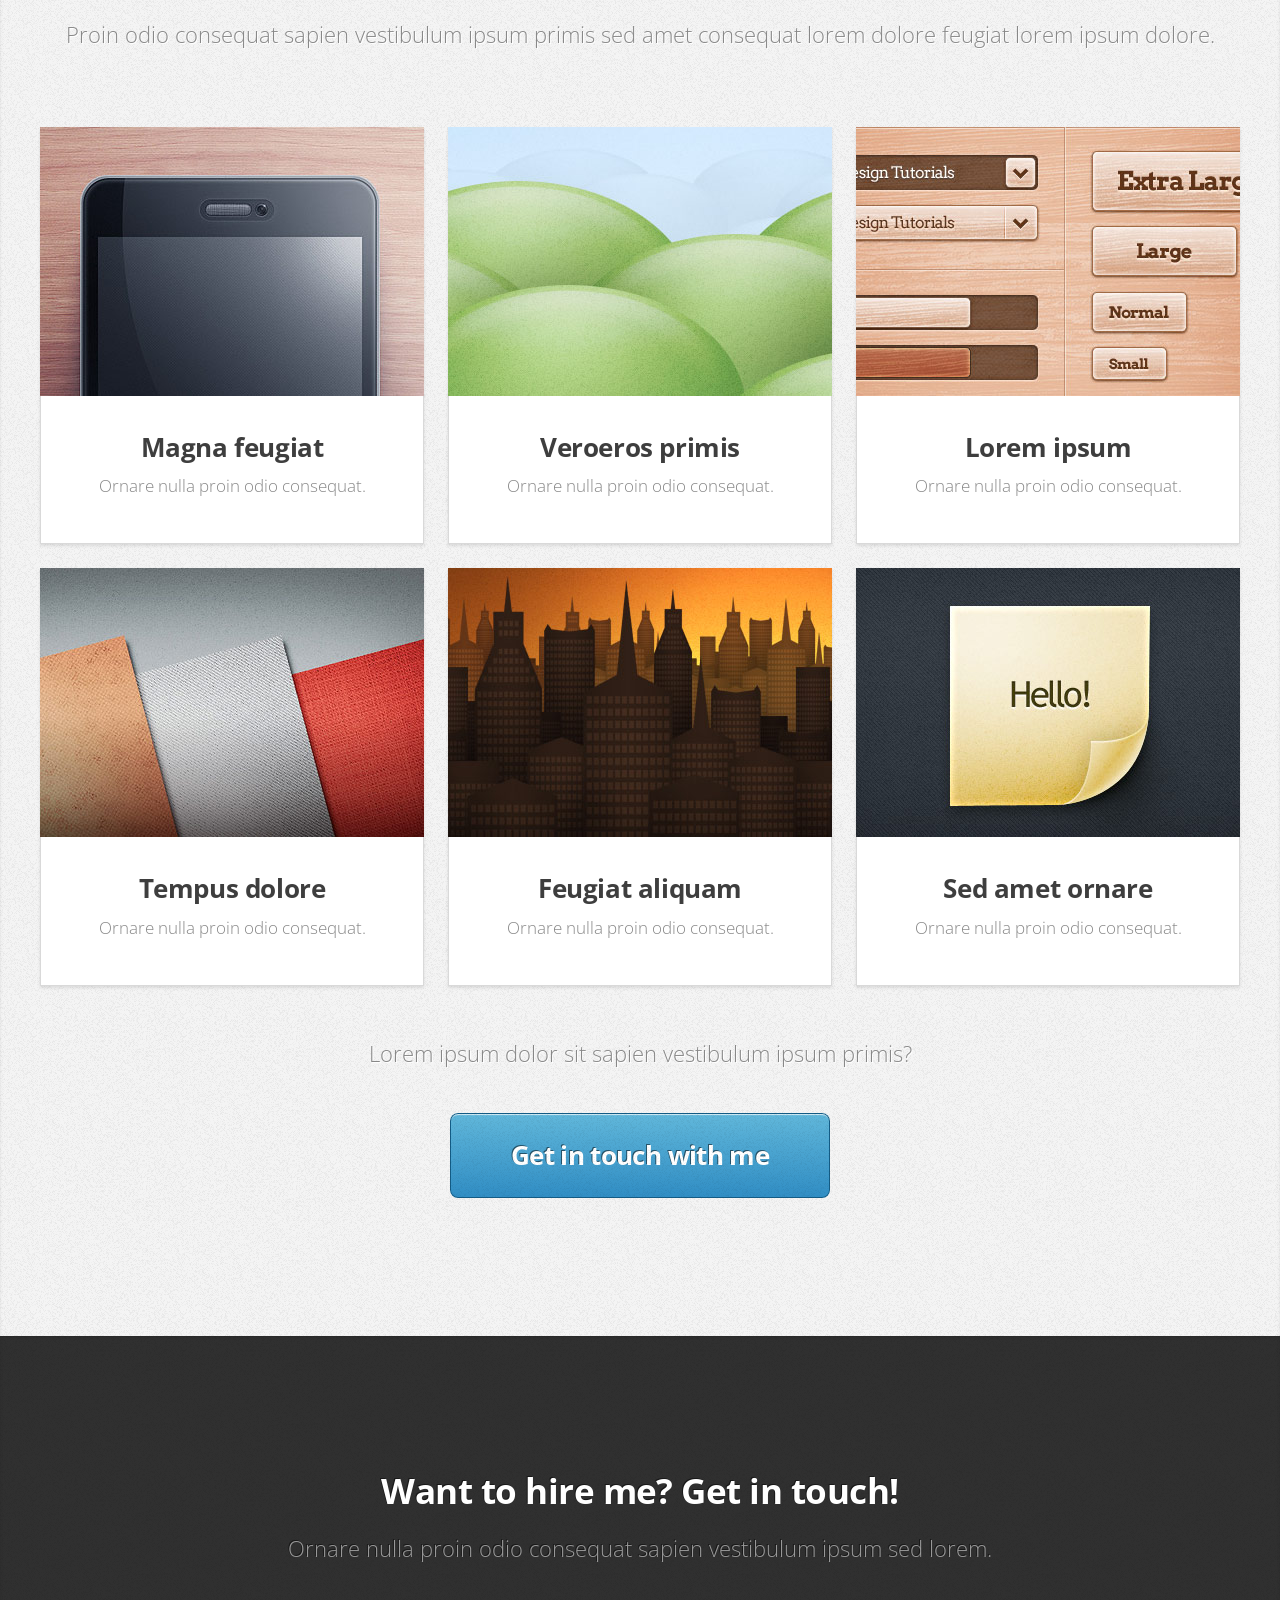
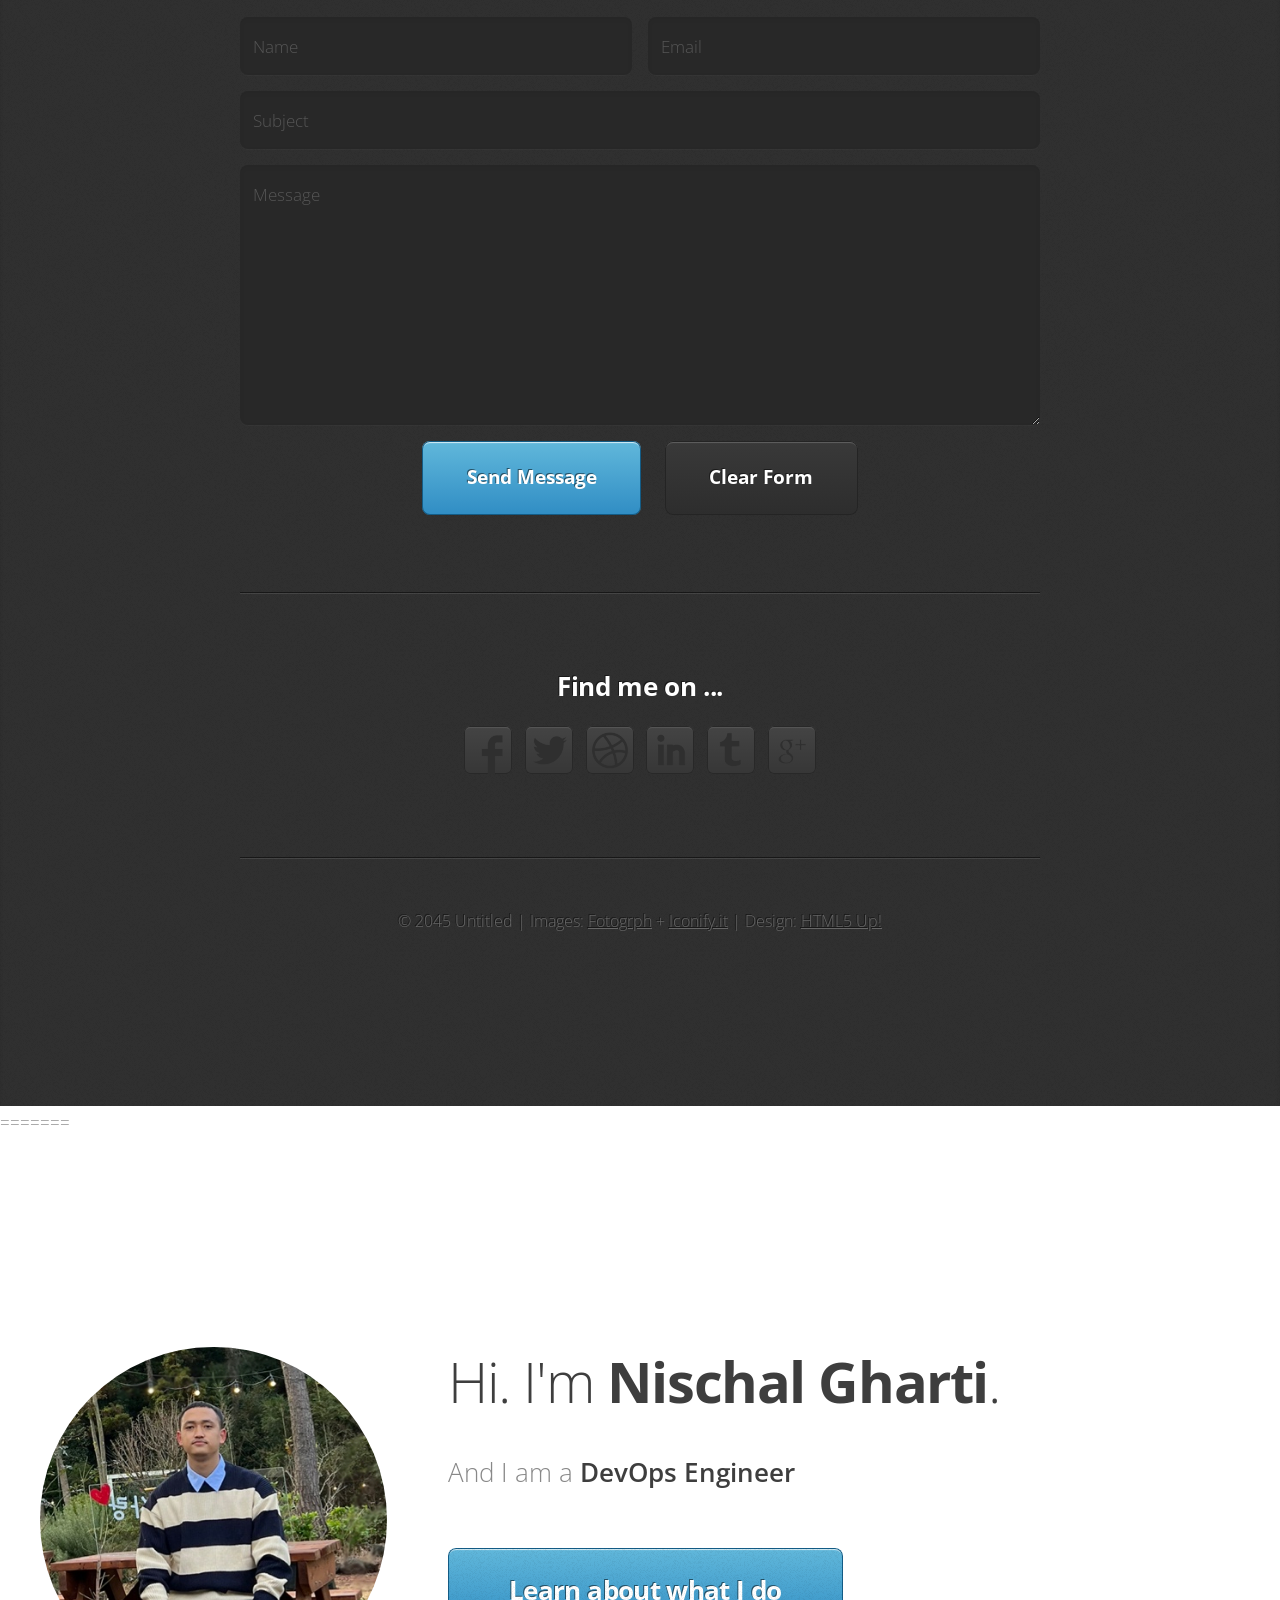
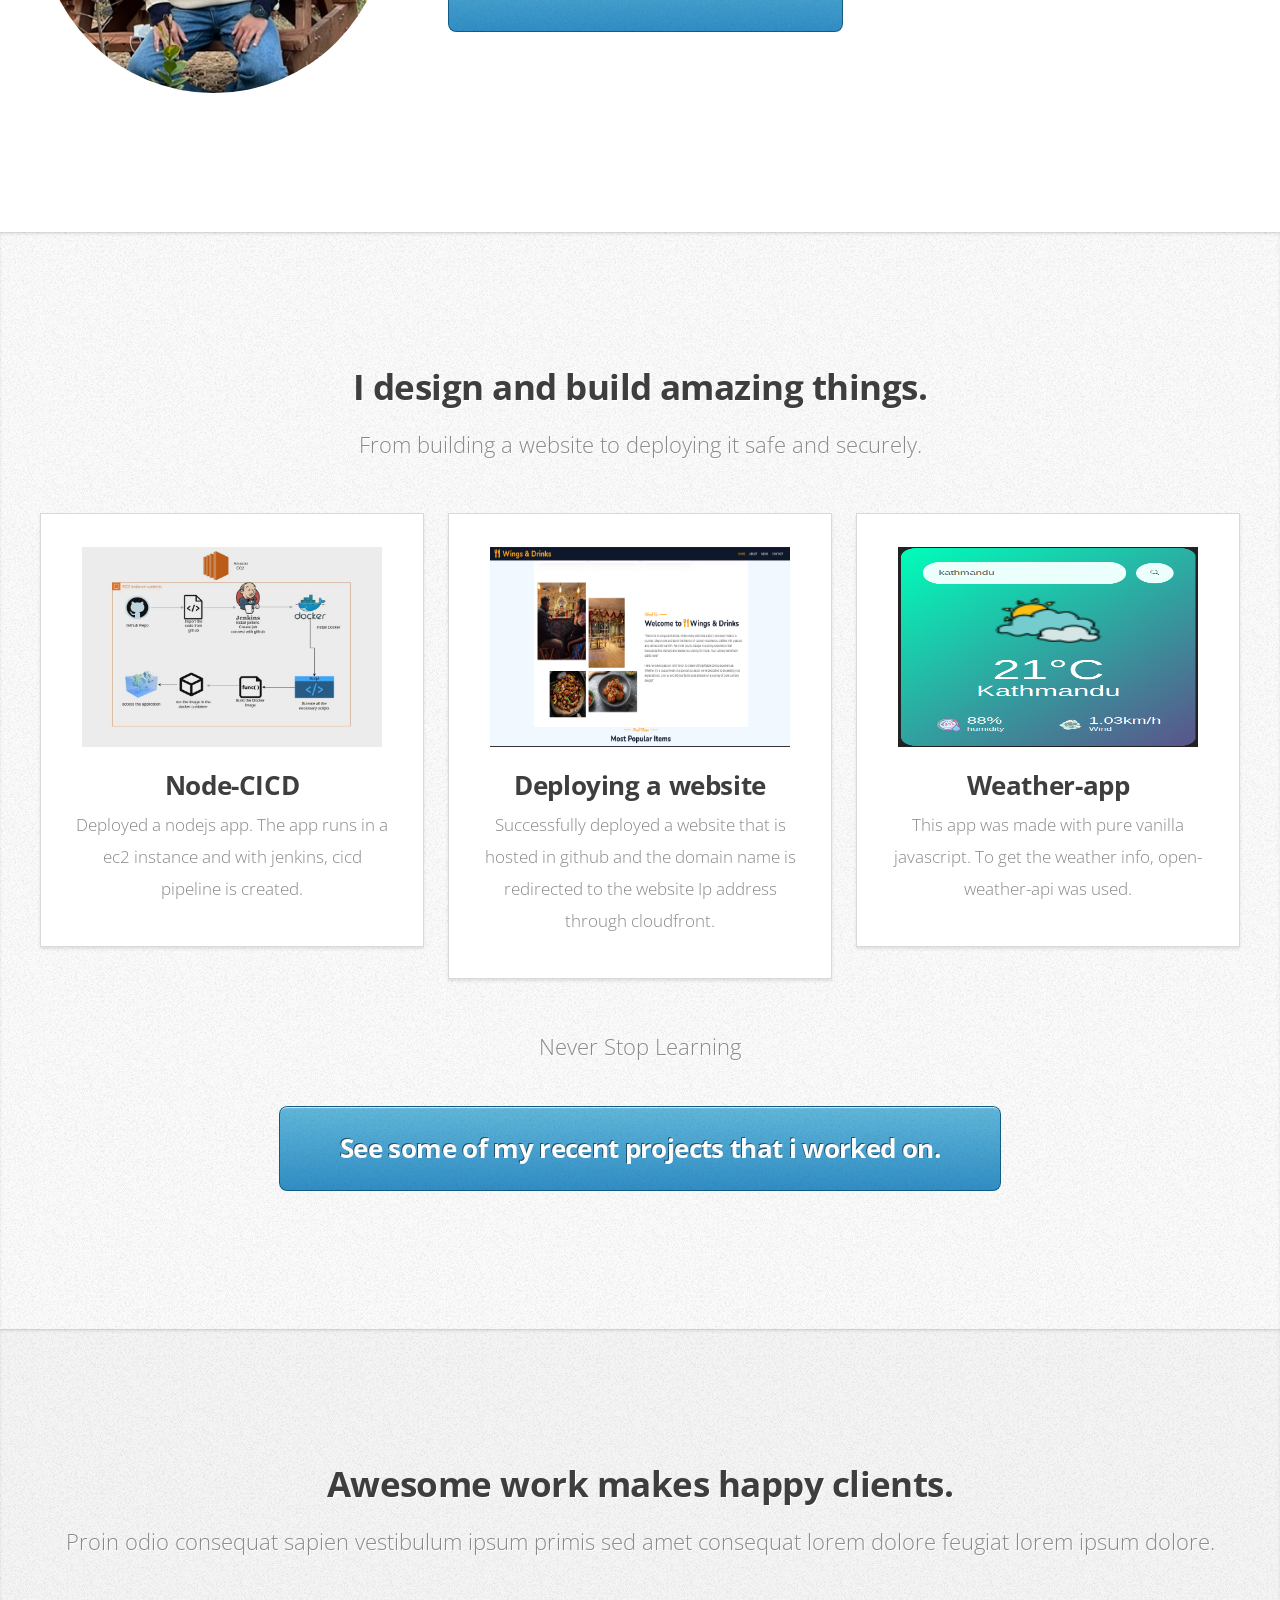
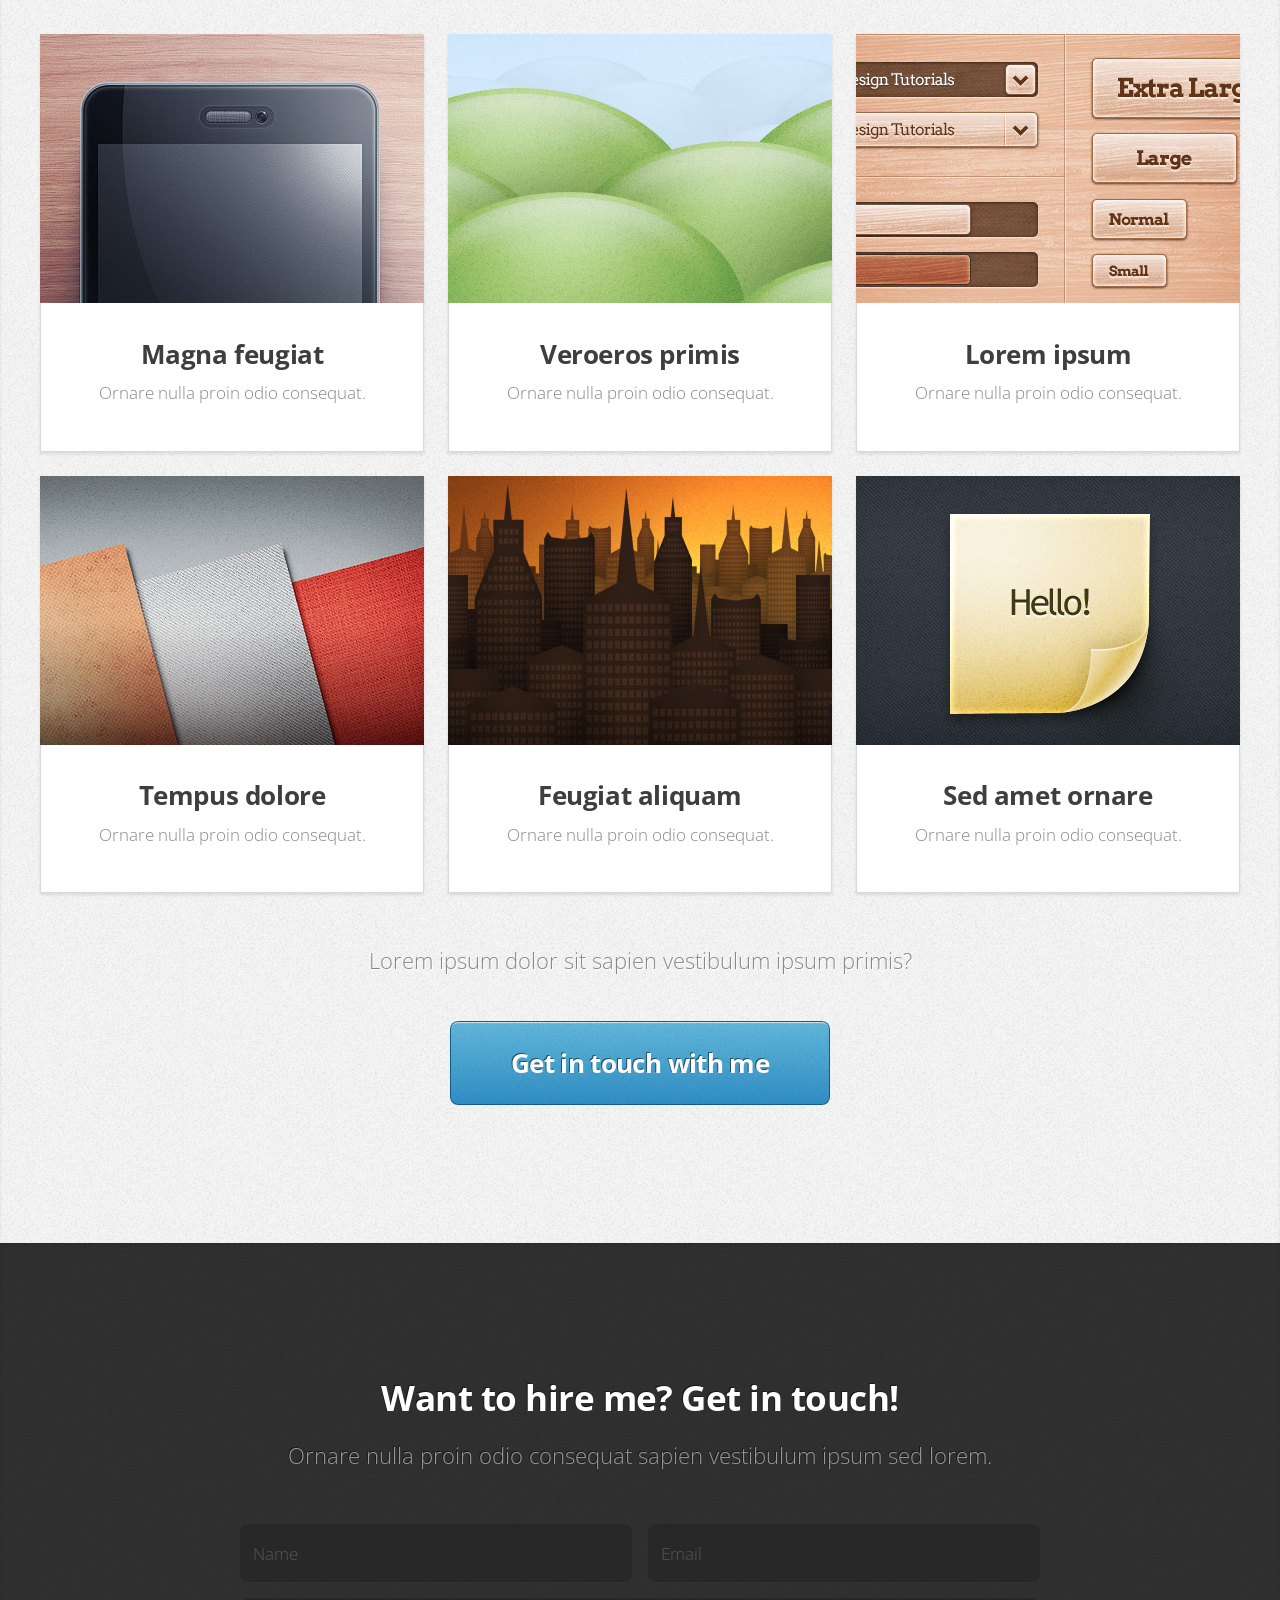
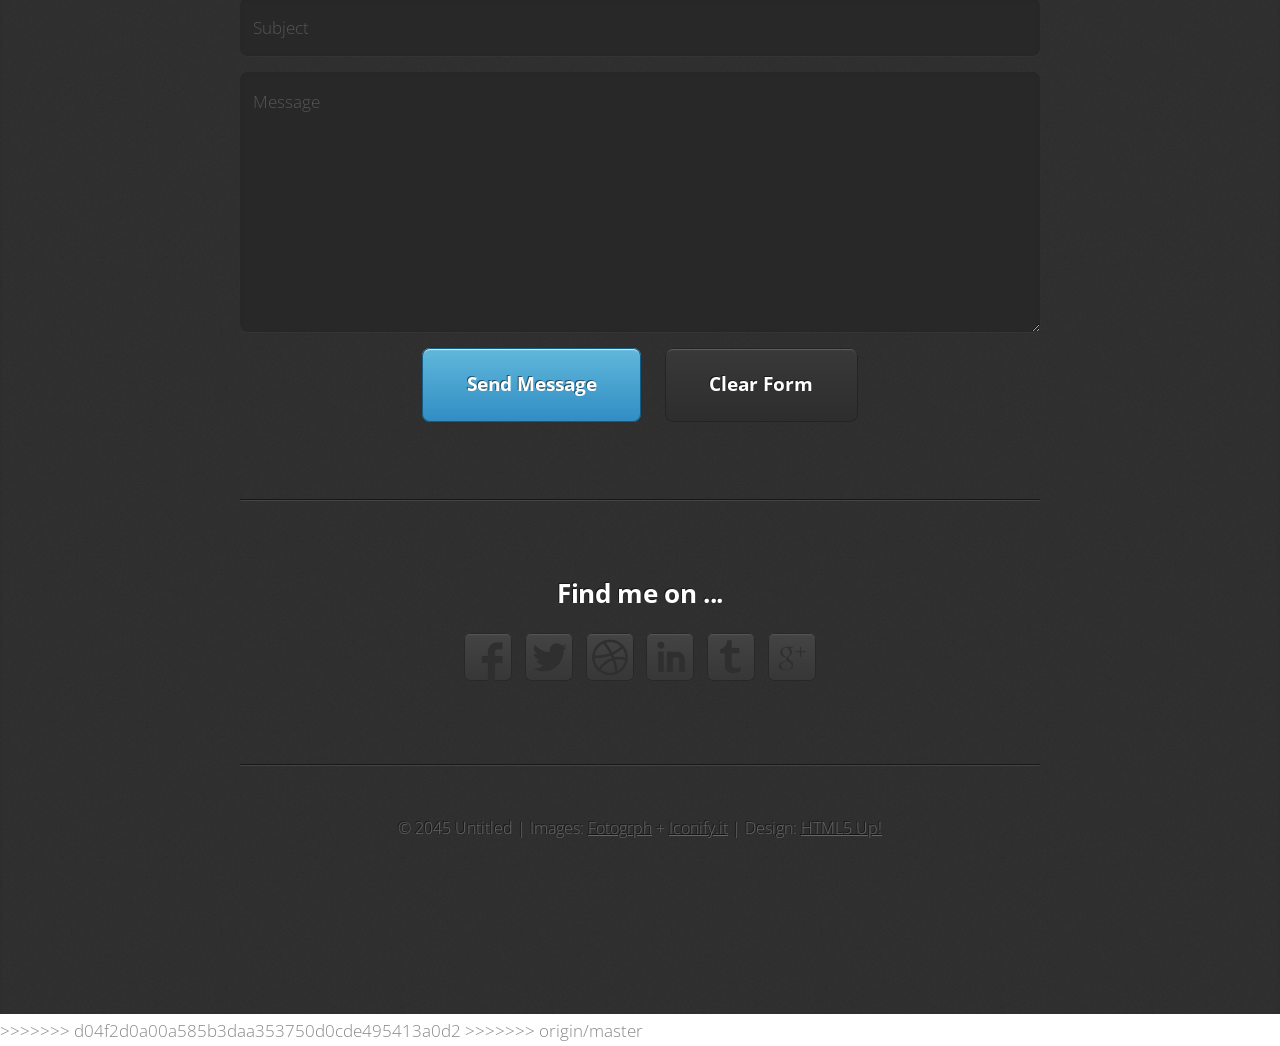
==== commit 904b40f1: "made some links." ====
--- a/index.html
+++ b/index.html
@@ -1,3 +1,4 @@
+<<<<<<< HEAD
 <!DOCTYPE HTML>
 <html>
 <head>
@@ -203,3 +204,398 @@
 </div>
 </body>
 </html>
+=======
+<<<<<<< HEAD
+<!DOCTYPE HTML>
+<html>
+<head>
+<title>Nischal</title>
+<meta charset="utf-8">
+<link href="http://fonts.googleapis.com/css?family=Open+Sans:300,600,700" rel="stylesheet">
+<script src="js/jquery-1.8.3.min.js"></script>
+<script src="css/5grid/init.js?use=mobile,desktop,1000px"></script>
+<script src="js/init.js"></script>
+<noscript>
+<link rel="stylesheet" href="css/5grid/core.css">
+<link rel="stylesheet" href="css/5grid/core-desktop.css">
+<link rel="stylesheet" href="css/5grid/core-1200px.css">
+<link rel="stylesheet" href="css/5grid/core-noscript.css">
+<link rel="stylesheet" href="css/style.css">
+<link rel="stylesheet" href="css/style-desktop.css">
+</noscript>
+<!--[if lte IE 9]>
+<link rel="stylesheet" href="css/ie9.css">
+<![endif]-->
+<!--[if lte IE 8]>
+<link rel="stylesheet" href="css/ie8.css">
+<![endif]-->
+<!--[if lte IE 7]>
+<link rel="stylesheet" href="css/ie7.css">
+<![endif]-->
+</head>
+<body>
+<nav id="nav">
+  <ul>
+    <li><a href="#top">Top</a></li>
+    <li><a href="#work">Work</a></li>
+    <li><a href="#portfolio">Portfolio</a></li>
+    <li><a href="#contact">Contact</a></li>
+  </ul>
+</nav>
+<div class="wrapper wrapper-style1 wrapper-first">
+  <article class="5grid-layout" id="top">
+    <div class="row">
+      <div class="4u"> <span class="me image image-full"><img src="images/me.jpg" alt=""></span> </div>
+      <div class="8u">
+        <header>
+          <h1>Hi. I'm <strong>Nischal Gharti</strong>.</h1>
+        </header>
+        <p>And I am a <strong>DevOps Engineer</strong></p>
+        <a href="#work" class="button button-big">Learn about what I do</a> </div>
+    </div>
+  </article>
+</div>
+<div class="wrapper wrapper-style2">
+  <article id="work">
+    <header>
+      <h2>I design and build amazing things.</h2>
+      <span>From building a website to deploying it safe and securely.</span> </header>
+    <div class="5grid-layout">
+      <div class="row">
+        <div class="4u">
+          <section class="box box-style1"> <span class="image image-centered"><img src="images/project-1.jpg" alt=""></span>
+            <h3>Node-CICD</h3>
+            <p>Deployed a nodejs app. The app runs in a ec2 instance and with jenkins, cicd pipeline is created.</p>
+          </section>
+        </div>
+        <div class="4u">
+          <section class="box box-style1"> <span class="image image-centered"><img src="images/project-2.jpg" alt=""></span>
+            <h3>Deploying a website</h3>
+            <p>Successfully deployed a website that is hosted in github and the domain name is redirected to the website Ip address through cloudfront.</p>
+          </section>
+        </div>
+        <div class="4u">
+          <section class="box box-style1"> <span class="image image-centered"><img src="images/project-3.png" alt=""></span>
+            <h3>Weather-app</h3>
+            <p>This app was made with pure vanilla javascript. To get the weather info, open-weather-api was used.</p>
+          </section>
+        </div>
+      </div>
+    </div>
+    <footer>
+      <p>Never Stop Learning</p>
+      <a href="#portfolio" class="button button-big">See some of my recent projects that i worked on.</a> </footer>
+  </article>
+</div>
+<div class="wrapper wrapper-style3">
+  <article id="portfolio">
+    <header>
+      <h2>Awesome work makes happy clients.</h2>
+      <span>Proin odio consequat sapien vestibulum ipsum primis sed amet consequat lorem dolore feugiat lorem ipsum dolore.</span> </header>
+    <div class="5grid-layout">
+      <div class="row">
+        <div class="12u"> </div>
+      </div>
+      <div class="row">
+        <div class="4u">
+          <article class="box box-style2"> <a href="#" class="image image-full"><img src="images/portfolio01.jpg" alt=""></a>
+            <h3><a href="#">Magna feugiat</a></h3>
+            <p>Ornare nulla proin odio consequat.</p>
+          </article>
+        </div>
+        <div class="4u">
+          <article class="box box-style2"> <a href="#" class="image image-full"><img src="images/portfolio02.jpg" alt=""></a>
+            <h3><a href="#">Veroeros primis</a></h3>
+            <p>Ornare nulla proin odio consequat.</p>
+          </article>
+        </div>
+        <div class="4u">
+          <article class="box box-style2"> <a href="#" class="image image-full"><img src="images/portfolio03.jpg" alt=""></a>
+            <h3><a href="#">Lorem ipsum</a></h3>
+            <p>Ornare nulla proin odio consequat.</p>
+          </article>
+        </div>
+      </div>
+      <div class="row">
+        <div class="4u">
+          <article class="box box-style2"> <a href="#" class="image image-full"><img src="images/portfolio04.jpg" alt=""></a>
+            <h3><a href="#">Tempus dolore</a></h3>
+            <p>Ornare nulla proin odio consequat.</p>
+          </article>
+        </div>
+        <div class="4u">
+          <article class="box box-style2"> <a href="#" class="image image-full"><img src="images/portfolio05.jpg" alt=""></a>
+            <h3><a href="#">Feugiat aliquam</a></h3>
+            <p>Ornare nulla proin odio consequat.</p>
+          </article>
+        </div>
+        <div class="4u">
+          <article class="box box-style2"> <a href="#" class="image image-full"><img src="images/portfolio06.jpg" alt=""></a>
+            <h3><a href="#">Sed amet ornare</a></h3>
+            <p>Ornare nulla proin odio consequat.</p>
+          </article>
+        </div>
+      </div>
+    </div>
+    <footer>
+      <p>Lorem ipsum dolor sit sapien vestibulum ipsum primis?</p>
+      <a href="#contact" class="button button-big">Get in touch with me</a> </footer>
+  </article>
+</div>
+<div class="wrapper wrapper-style4">
+  <article id="contact">
+    <header>
+      <h2>Want to hire me? Get in touch!</h2>
+      <span>Ornare nulla proin odio consequat sapien vestibulum ipsum sed lorem.</span> </header>
+    <div class="5grid">
+      <div class="row">
+        <div class="12u">
+          <form method="post" action="#">
+            <div class="5grid">
+              <div class="row">
+                <div class="6u">
+                  <input type="text" name="name" id="name" placeholder="Name">
+                </div>
+                <div class="6u">
+                  <input type="text" name="email" id="email" placeholder="Email">
+                </div>
+              </div>
+              <div class="row">
+                <div class="12u">
+                  <input type="text" name="subject" id="subject" placeholder="Subject">
+                </div>
+              </div>
+              <div class="row">
+                <div class="12u">
+                  <textarea name="message" id="message" placeholder="Message"></textarea>
+                </div>
+              </div>
+              <div class="row">
+                <div class="12u">
+                  <input type="submit" class="button" value="Send Message">
+                  <input type="reset" class="button button-alt" value="Clear Form">
+                </div>
+              </div>
+            </div>
+          </form>
+        </div>
+      </div>
+      <div class="row row-special">
+        <div class="12u">
+          <h3>Find me on ...</h3>
+          <ul class="social">
+            <li class="facebook"><a href="#">Facebook</a></li>
+            <li class="twitter"><a href="#">Twitter</a></li>
+            <li class="dribbble"><a href="#">Dribbble</a></li>
+            <li class="linkedin"><a href="#">LinkedIn</a></li>
+            <li class="tumblr"><a href="#">Tumblr</a></li>
+            <li class="googleplus"><a href="#">Google+</a></li>
+          </ul>
+        </div>
+      </div>
+    </div>
+    <footer>
+      <p id="copyright"> &copy; 2045 Untitled | Images: <a href="http://fotogrph.com">Fotogrph</a> + <a href="http://iconify.it">Iconify.it</a> | Design: <a href="http://html5up.net/">HTML5 Up!</a> </p>
+    </footer>
+  </article>
+</div>
+</body>
+</html>
+=======
+<!DOCTYPE HTML>
+<html>
+<head>
+<title>Miniport</title>
+<meta charset="utf-8">
+<link href="http://fonts.googleapis.com/css?family=Open+Sans:300,600,700" rel="stylesheet">
+<script src="js/jquery-1.8.3.min.js"></script>
+<script src="css/5grid/init.js?use=mobile,desktop,1000px"></script>
+<script src="js/init.js"></script>
+<noscript>
+<link rel="stylesheet" href="css/5grid/core.css">
+<link rel="stylesheet" href="css/5grid/core-desktop.css">
+<link rel="stylesheet" href="css/5grid/core-1200px.css">
+<link rel="stylesheet" href="css/5grid/core-noscript.css">
+<link rel="stylesheet" href="css/style.css">
+<link rel="stylesheet" href="css/style-desktop.css">
+</noscript>
+<!--[if lte IE 9]>
+<link rel="stylesheet" href="css/ie9.css">
+<![endif]-->
+<!--[if lte IE 8]>
+<link rel="stylesheet" href="css/ie8.css">
+<![endif]-->
+<!--[if lte IE 7]>
+<link rel="stylesheet" href="css/ie7.css">
+<![endif]-->
+</head>
+<body>
+<nav id="nav">
+  <ul>
+    <li><a href="#top">Top</a></li>
+    <li><a href="#work">Work</a></li>
+    <li><a href="#portfolio">Portfolio</a></li>
+    <li><a href="#contact">Contact</a></li>
+  </ul>
+</nav>
+<div class="wrapper wrapper-style1 wrapper-first">
+  <article class="5grid-layout" id="top">
+    <div class="row">
+      <div class="4u"> <span class="me image image-full"><img src="images/me.jpg" alt=""></span> </div>
+      <div class="8u">
+        <header>
+          <h1>Hi. I'm <strong>Nischal Gharti</strong>.</h1>
+        </header>
+        <p>And I am a <strong>DevOps Engineer</strong></p>
+        <a href="#work" class="button button-big">Learn about what I do</a> </div>
+    </div>
+  </article>
+</div>
+<div class="wrapper wrapper-style2">
+  <article id="work">
+    <header>
+      <h2>I design and build amazing things.</h2>
+      <span>From building a website to deploying it safe and securely.</span> </header>
+    <div class="5grid-layout">
+      <div class="row">
+        <div class="4u">
+          <section class="box box-style1"> <span class="image image-centered"><img src="images/project-1.jpg" alt=""></span>
+            <h3>Node-CICD</h3>
+            <p>Deployed a nodejs app. The app runs in a ec2 instance and with jenkins, cicd pipeline is created.</p>
+          </section>
+        </div>
+        <div class="4u">
+          <section class="box box-style1"> <span class="image image-centered"><img src="images/project-2.jpg" alt=""></span>
+            <h3>Deploying a website</h3>
+            <p>Successfully deployed a website that is hosted in github and the domain name is redirected to the website Ip address through cloudfront.</p>
+          </section>
+        </div>
+        <div class="4u">
+          <section class="box box-style1"> <span class="image image-centered"><img src="images/project-3.png" alt=""></span>
+            <h3>Weather-app</h3>
+            <p>This app was made with pure vanilla javascript. To get the weather info, open-weather-api was used.</p>
+          </section>
+        </div>
+      </div>
+    </div>
+    <footer>
+      <p>Never Stop Learning</p>
+      <a href="#portfolio" class="button button-big">See some of my recent projects that i worked on.</a> </footer>
+  </article>
+</div>
+<div class="wrapper wrapper-style3">
+  <article id="portfolio">
+    <header>
+      <h2>Awesome work makes happy clients.</h2>
+      <span>Proin odio consequat sapien vestibulum ipsum primis sed amet consequat lorem dolore feugiat lorem ipsum dolore.</span> </header>
+    <div class="5grid-layout">
+      <div class="row">
+        <div class="12u"> </div>
+      </div>
+      <div class="row">
+        <div class="4u">
+          <article class="box box-style2"> <a href="#" class="image image-full"><img src="images/portfolio01.jpg" alt=""></a>
+            <h3><a href="#">Magna feugiat</a></h3>
+            <p>Ornare nulla proin odio consequat.</p>
+          </article>
+        </div>
+        <div class="4u">
+          <article class="box box-style2"> <a href="#" class="image image-full"><img src="images/portfolio02.jpg" alt=""></a>
+            <h3><a href="#">Veroeros primis</a></h3>
+            <p>Ornare nulla proin odio consequat.</p>
+          </article>
+        </div>
+        <div class="4u">
+          <article class="box box-style2"> <a href="#" class="image image-full"><img src="images/portfolio03.jpg" alt=""></a>
+            <h3><a href="#">Lorem ipsum</a></h3>
+            <p>Ornare nulla proin odio consequat.</p>
+          </article>
+        </div>
+      </div>
+      <div class="row">
+        <div class="4u">
+          <article class="box box-style2"> <a href="#" class="image image-full"><img src="images/portfolio04.jpg" alt=""></a>
+            <h3><a href="#">Tempus dolore</a></h3>
+            <p>Ornare nulla proin odio consequat.</p>
+          </article>
+        </div>
+        <div class="4u">
+          <article class="box box-style2"> <a href="#" class="image image-full"><img src="images/portfolio05.jpg" alt=""></a>
+            <h3><a href="#">Feugiat aliquam</a></h3>
+            <p>Ornare nulla proin odio consequat.</p>
+          </article>
+        </div>
+        <div class="4u">
+          <article class="box box-style2"> <a href="#" class="image image-full"><img src="images/portfolio06.jpg" alt=""></a>
+            <h3><a href="#">Sed amet ornare</a></h3>
+            <p>Ornare nulla proin odio consequat.</p>
+          </article>
+        </div>
+      </div>
+    </div>
+    <footer>
+      <p>Lorem ipsum dolor sit sapien vestibulum ipsum primis?</p>
+      <a href="#contact" class="button button-big">Get in touch with me</a> </footer>
+  </article>
+</div>
+<div class="wrapper wrapper-style4">
+  <article id="contact">
+    <header>
+      <h2>Want to hire me? Get in touch!</h2>
+      <span>Ornare nulla proin odio consequat sapien vestibulum ipsum sed lorem.</span> </header>
+    <div class="5grid">
+      <div class="row">
+        <div class="12u">
+          <form method="post" action="#">
+            <div class="5grid">
+              <div class="row">
+                <div class="6u">
+                  <input type="text" name="name" id="name" placeholder="Name">
+                </div>
+                <div class="6u">
+                  <input type="text" name="email" id="email" placeholder="Email">
+                </div>
+              </div>
+              <div class="row">
+                <div class="12u">
+                  <input type="text" name="subject" id="subject" placeholder="Subject">
+                </div>
+              </div>
+              <div class="row">
+                <div class="12u">
+                  <textarea name="message" id="message" placeholder="Message"></textarea>
+                </div>
+              </div>
+              <div class="row">
+                <div class="12u">
+                  <input type="submit" class="button" value="Send Message">
+                  <input type="reset" class="button button-alt" value="Clear Form">
+                </div>
+              </div>
+            </div>
+          </form>
+        </div>
+      </div>
+      <div class="row row-special">
+        <div class="12u">
+          <h3>Find me on ...</h3>
+          <ul class="social">
+            <li class="facebook"><a href="#">Facebook</a></li>
+            <li class="twitter"><a href="#">Twitter</a></li>
+            <li class="dribbble"><a href="#">Dribbble</a></li>
+            <li class="linkedin"><a href="#">LinkedIn</a></li>
+            <li class="tumblr"><a href="#">Tumblr</a></li>
+            <li class="googleplus"><a href="#">Google+</a></li>
+          </ul>
+        </div>
+      </div>
+    </div>
+    <footer>
+      <p id="copyright"> &copy; 2045 Untitled | Images: <a href="http://fotogrph.com">Fotogrph</a> + <a href="http://iconify.it">Iconify.it</a> | Design: <a href="http://html5up.net/">HTML5 Up!</a> </p>
+    </footer>
+  </article>
+</div>
+</body>
+</html>
+>>>>>>> d04f2d0a00a585b3daa353750d0cde495413a0d2
+>>>>>>> origin/master
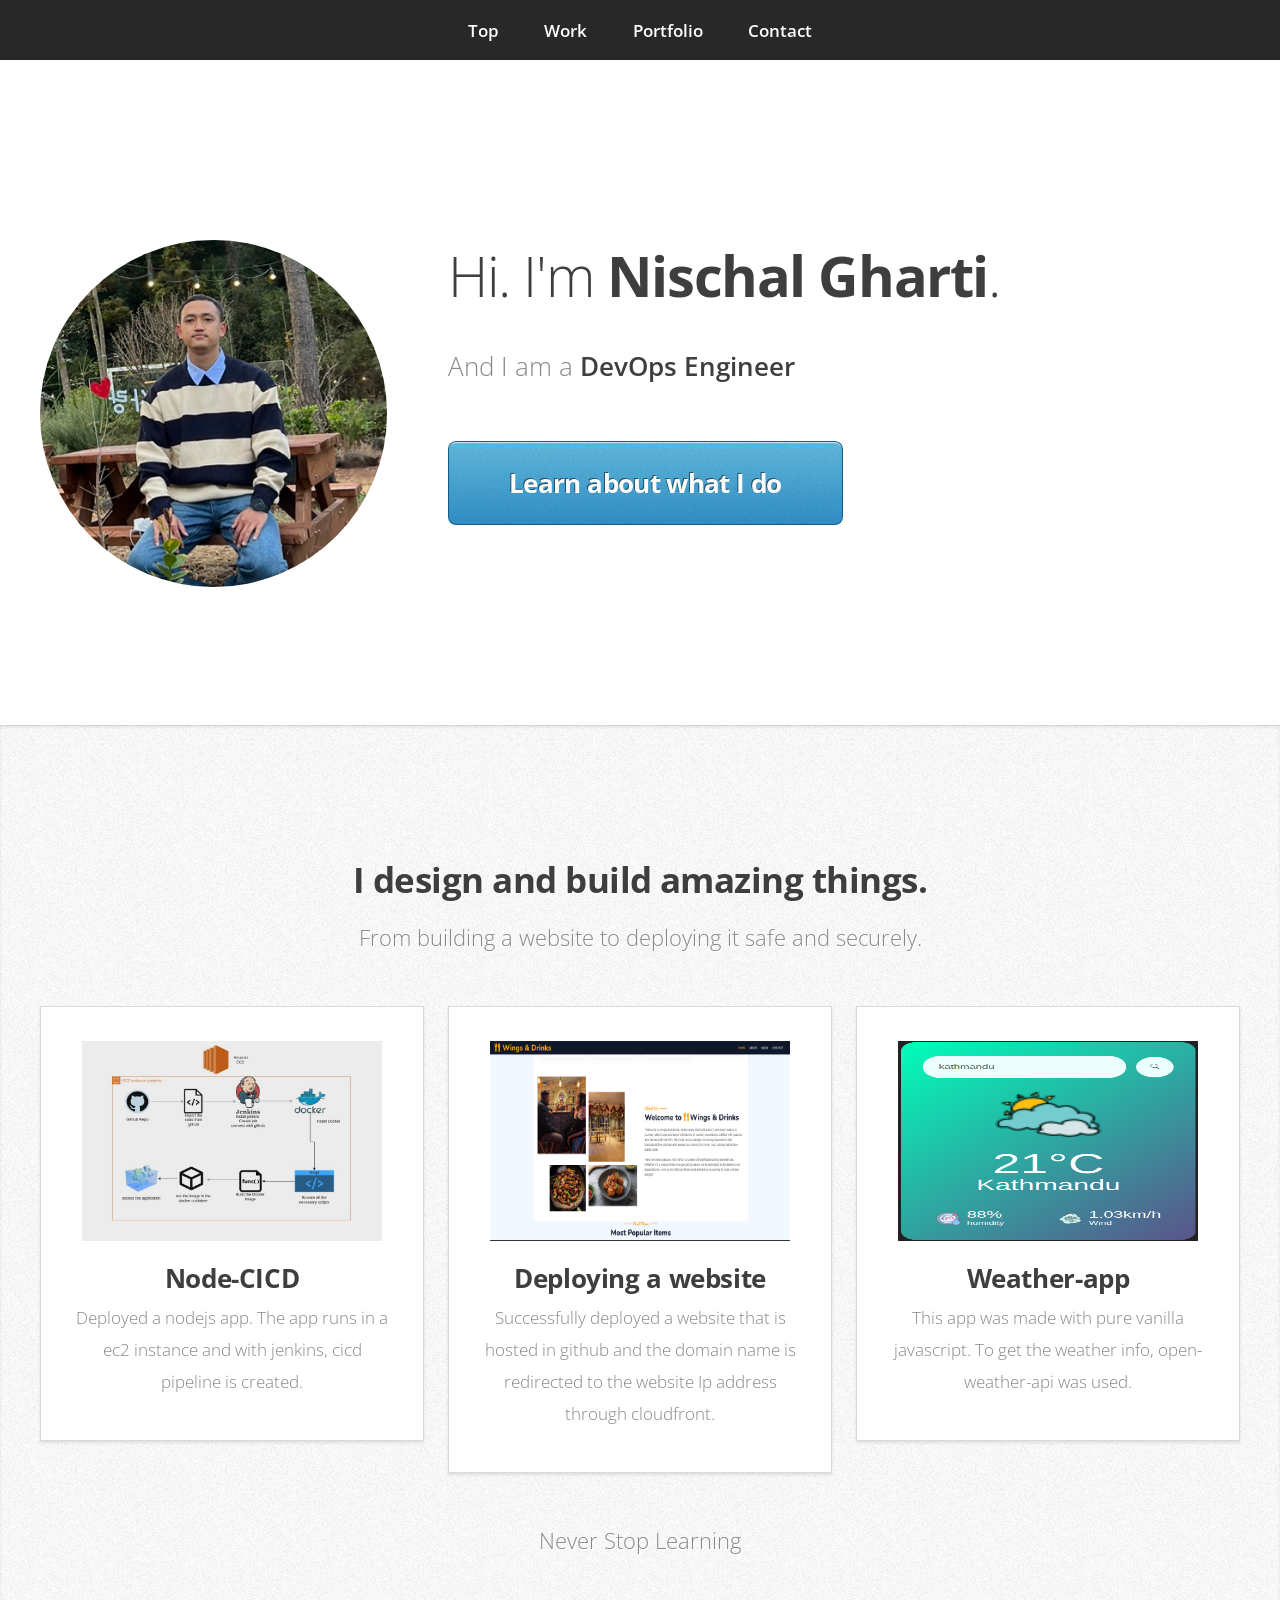
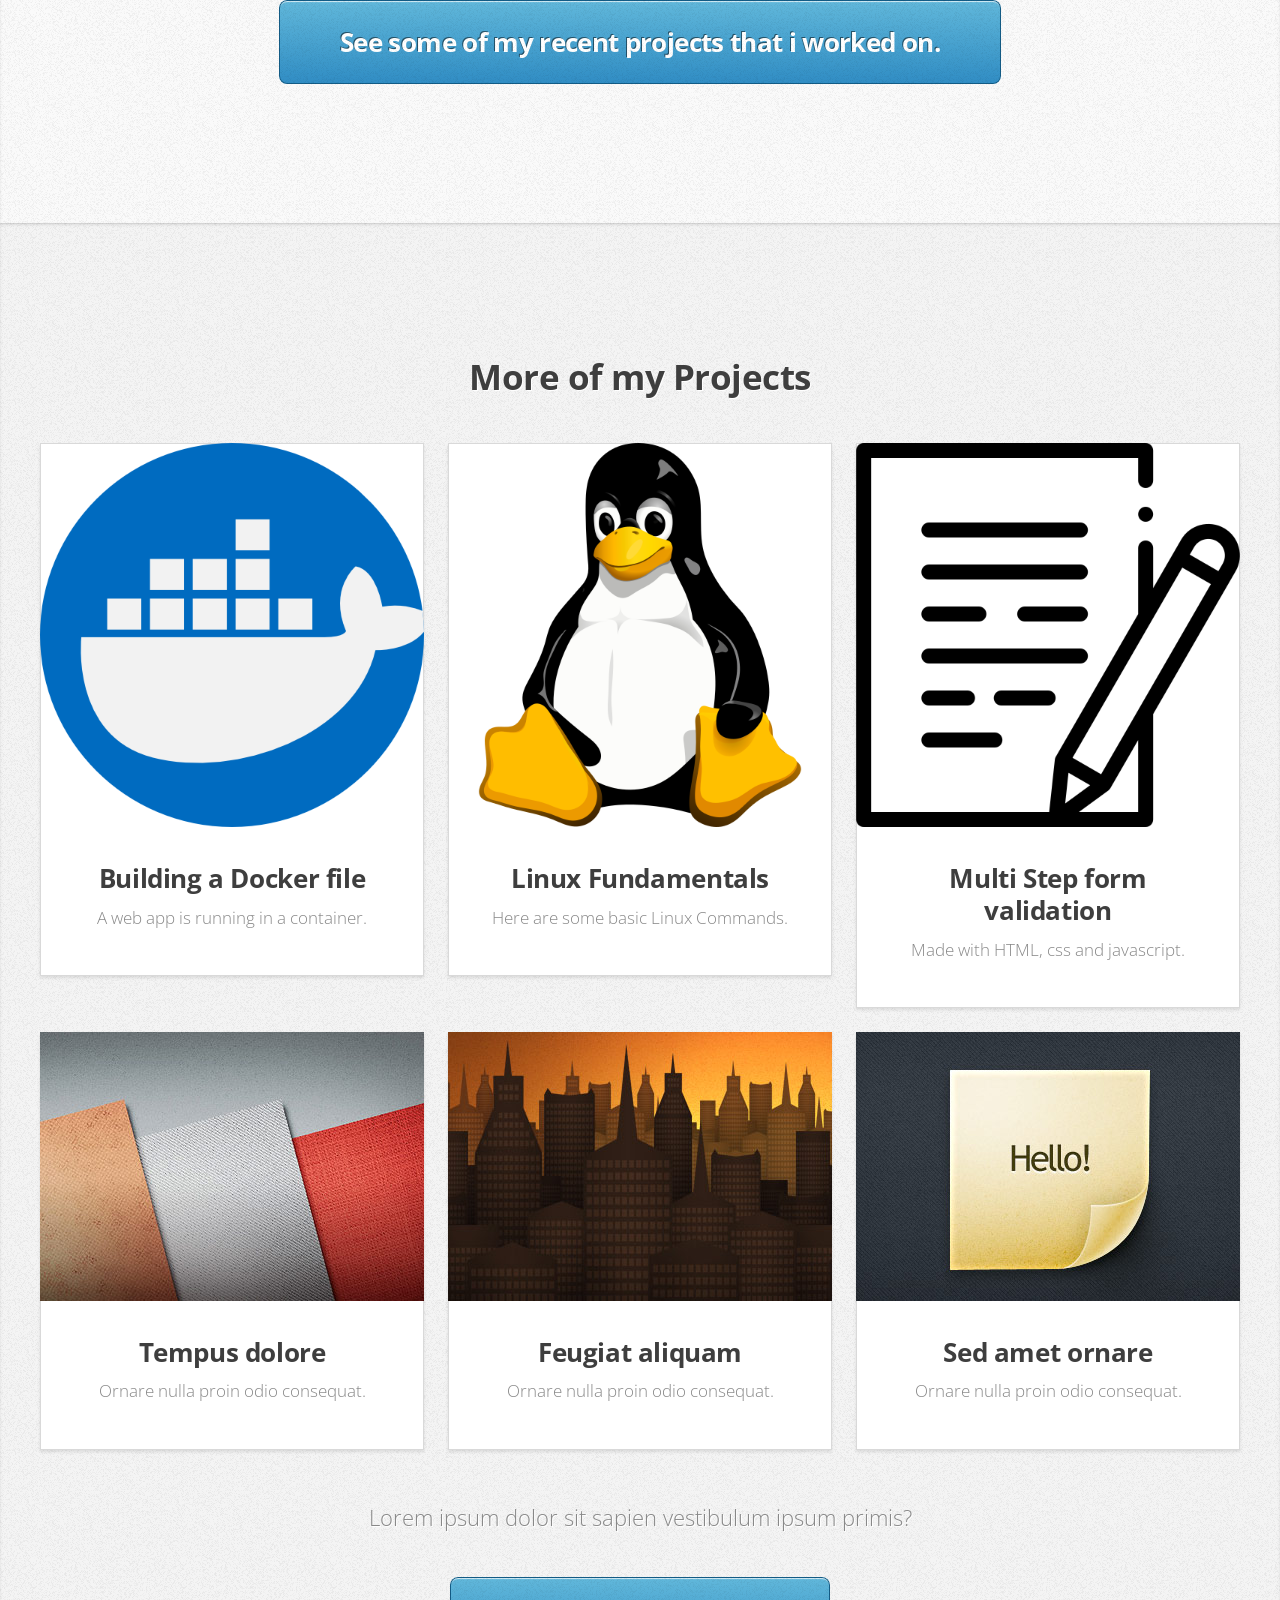
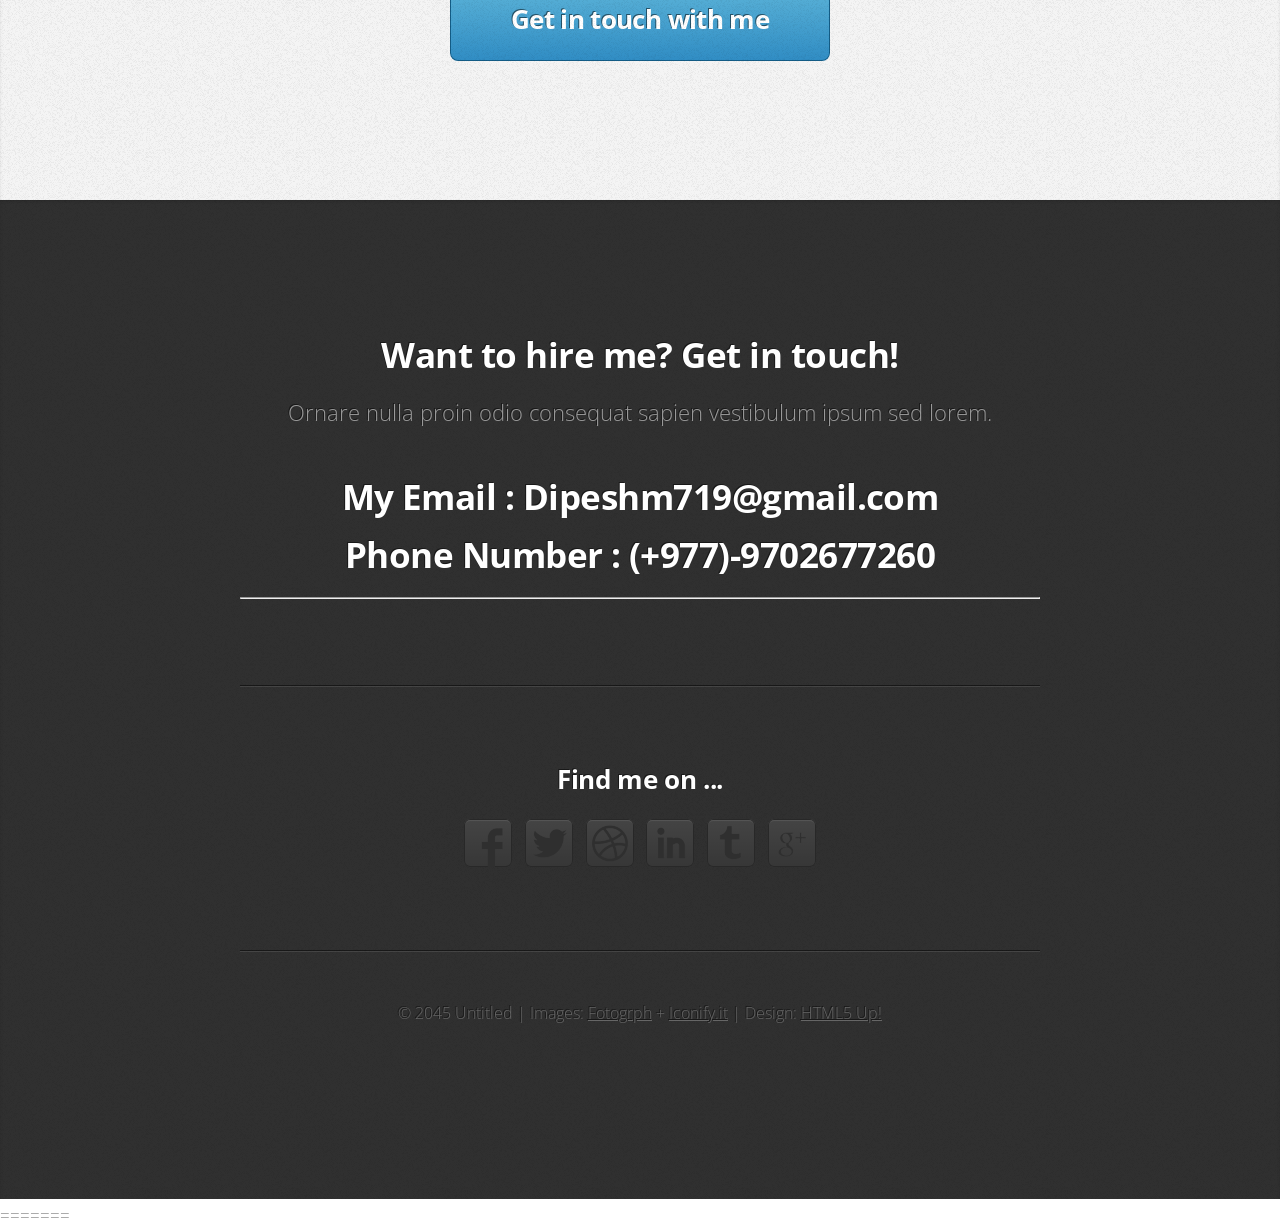
==== commit 35cb519d: "Update index.html" ====
--- a/index.html
+++ b/index.html
@@ -1,210 +1,3 @@
-<<<<<<< HEAD
-<!DOCTYPE HTML>
-<html>
-<head>
-<title>Nischal</title>
-<meta charset="utf-8">
-<link href="http://fonts.googleapis.com/css?family=Open+Sans:300,600,700" rel="stylesheet">
-<script src="js/jquery-1.8.3.min.js"></script>
-<script src="css/5grid/init.js?use=mobile,desktop,1000px"></script>
-<script src="js/init.js"></script>
-<noscript>
-<link rel="stylesheet" href="css/5grid/core.css">
-<link rel="stylesheet" href="css/5grid/core-desktop.css">
-<link rel="stylesheet" href="css/5grid/core-1200px.css">
-<link rel="stylesheet" href="css/5grid/core-noscript.css">
-<link rel="stylesheet" href="css/style.css">
-<link rel="stylesheet" href="css/style-desktop.css">
-</noscript>
-<!--[if lte IE 9]>
-<link rel="stylesheet" href="css/ie9.css">
-<![endif]-->
-<!--[if lte IE 8]>
-<link rel="stylesheet" href="css/ie8.css">
-<![endif]-->
-<!--[if lte IE 7]>
-<link rel="stylesheet" href="css/ie7.css">
-<![endif]-->
-</head>
-<body>
-<nav id="nav">
-  <ul>
-    <li><a href="#top">Top</a></li>
-    <li><a href="#work">Work</a></li>
-    <li><a href="#portfolio">Portfolio</a></li>
-    <li><a href="#contact">Contact</a></li>
-  </ul>
-</nav>
-<div class="wrapper wrapper-style1 wrapper-first">
-  <article class="5grid-layout" id="top">
-    <div class="row">
-      <div class="4u"> <span class="me image image-full"><img src="images/me.jpg" alt=""></span> </div>
-      <div class="8u">
-        <header>
-          <h1>Hi. I'm <strong>Nischal Gharti</strong>.</h1>
-        </header>
-        <p>And I am a <strong>DevOps Engineer</strong></p>
-        <a href="#work" class="button button-big">Learn about what I do</a> </div>
-    </div>
-  </article>
-</div>
-<div class="wrapper wrapper-style2">
-  <article id="work">
-    <header>
-      <h2>I design and build amazing things.</h2>
-      <span>From building a website to deploying it safe and securely.</span> </header>
-    <div class="5grid-layout">
-      <div class="row">
-        <div class="4u">
-          <section class="box box-style1"> <span class="image image-centered"><img src="images/project-1.jpg" alt=""></span>
-            <h3>Node-CICD</h3>
-            <p>Deployed a nodejs app. The app runs in a ec2 instance and with jenkins, cicd pipeline is created.</p>
-          </section>
-        </div>
-        <div class="4u">
-          <section class="box box-style1"> <span class="image image-centered"><img src="images/project-2.jpg" alt=""></span>
-            <h3>Deploying a website</h3>
-            <p>Successfully deployed a website that is hosted in github and the domain name is redirected to the website Ip address through cloudfront.</p>
-          </section>
-        </div>
-        <div class="4u">
-          <section class="box box-style1"> <span class="image image-centered"><img src="images/project-3.png" alt=""></span>
-            <h3>Weather-app</h3>
-            <p>This app was made with pure vanilla javascript. To get the weather info, open-weather-api was used.</p>
-          </section>
-        </div>
-      </div>
-    </div>
-    <footer>
-      <p>Never Stop Learning</p>
-      <a href="#portfolio" class="button button-big">See some of my recent projects that i worked on.</a> </footer>
-  </article>
-</div>
-
-
-
-<!-- More Pojects -->
-
-
-<div class="wrapper wrapper-style3">
-  <article id="portfolio">
-    <header>
-      <h2>More of my Projects</h2>
-    <div class="5grid-layout">
-      <div class="row">
-        <div class="12u"> </div>
-      </div>
-      <div class="row">
-        <div class="4u">
-          <article class="box box-style2"> <a href="https://github.com/chemical081/Docker-project-2.git" class="image image-full"><img src="images/docker.png" alt=""></a>
-            <h3><a href="#">Building a Docker file</a></h3>
-            <p>A web app is running in a container.</p>
-          </article>
-        </div>
-        <div class="4u">
-          <article class="box box-style2"> <a href="https://github.com/chemical081/linux.git" class="image image-full"><img src="images/linux.png" alt=""></a>
-            <h3><a href="#">Linux Fundamentals</a></h3>
-            <p>Here are some basic Linux Commands.</p>
-          </article>
-        </div>
-        <div class="4u">
-          <article class="box box-style2"> <a href="https://github.com/chemical081/multi-step-validation-.git" class="image image-full"><img src="images/contact-form.png" alt=""></a>
-            <h3><a href="#">Multi Step form validation</a></h3>
-            <p>Made with HTML, css and javascript.</p>
-          </article>
-        </div>
-      </div>
-      <div class="row">
-        <div class="4u">
-          <article class="box box-style2"> <a href="#" class="image image-full"><img src="images/portfolio04.jpg" alt=""></a>
-            <h3><a href="#">Tempus dolore</a></h3>
-            <p>Ornare nulla proin odio consequat.</p>
-          </article>
-        </div>
-        <div class="4u">
-          <article class="box box-style2"> <a href="#" class="image image-full"><img src="images/portfolio05.jpg" alt=""></a>
-            <h3><a href="#">Feugiat aliquam</a></h3>
-            <p>Ornare nulla proin odio consequat.</p>
-          </article>
-        </div>
-        <div class="4u">
-          <article class="box box-style2"> <a href="#" class="image image-full"><img src="images/portfolio06.jpg" alt=""></a>
-            <h3><a href="#">Sed amet ornare</a></h3>
-            <p>Ornare nulla proin odio consequat.</p>
-          </article>
-        </div>
-      </div>
-    </div>
-    <footer>
-      <p>Lorem ipsum dolor sit sapien vestibulum ipsum primis?</p>
-      <a href="#contact" class="button button-big">Get in touch with me</a> </footer>
-  </article>
-</div>
-<div class="wrapper wrapper-style4">
-  <article id="contact">
-    <header>
-      <h2>Want to hire me? Get in touch!</h2>
-      <span>Ornare nulla proin odio consequat sapien vestibulum ipsum sed lorem.</span> </header>
-    <div>
-      <h2>My Email : Dipeshm719@gmail.com</h2>
-      <h2>Phone Number : (+977)-9702677260</h2>
-    </div>  
-<hr>
-    <div class="5grid">
-      <div class="row">
-        <div class="12u">
-          <!-- <form method="post" action="#">
-            <div class="5grid">
-              <div class="row">
-                <div class="6u">
-                  <input type="text" name="name" id="name" placeholder="Name">
-                </div>
-                <div class="6u">
-                  <input type="text" name="email" id="email" placeholder="Email">
-                </div>
-              </div>
-              <div class="row">
-                <div class="12u">
-                  <input type="text" name="subject" id="subject" placeholder="Subject">
-                </div>
-              </div>
-              <div class="row">
-                <div class="12u">
-                  <textarea name="message" id="message" placeholder="Message"></textarea>
-                </div>
-              </div>
-              <div class="row">
-                <div class="12u">
-                  <input type="submit" class="button" value="Send Message">
-                  <input type="reset" class="button button-alt" value="Clear Form">
-                </div>
-              </div>
-            </div>
-          </form> -->
-        </div>
-      </div>
-      <div class="row row-special">
-        <div class="12u">
-          <h3>Find me on ...</h3>
-          <ul class="social">
-            <li class="facebook"><a href="#">Facebook</a></li>
-            <li class="twitter"><a href="#">Twitter</a></li>
-            <li class="dribbble"><a href="#">Dribbble</a></li>
-            <li class="linkedin"><a href="#">LinkedIn</a></li>
-            <li class="tumblr"><a href="#">Tumblr</a></li>
-            <li class="googleplus"><a href="#">Google+</a></li>
-          </ul>
-        </div>
-      </div>
-    </div>
-    <footer>
-      <p id="copyright"> &copy; 2045 Untitled | Images: <a href="http://fotogrph.com">Fotogrph</a> + <a href="http://iconify.it">Iconify.it</a> | Design: <a href="http://html5up.net/">HTML5 Up!</a> </p>
-    </footer>
-  </article>
-</div>
-</body>
-</html>
-=======
 <<<<<<< HEAD
 <!DOCTYPE HTML>
 <html>
@@ -287,32 +80,37 @@
       <a href="#portfolio" class="button button-big">See some of my recent projects that i worked on.</a> </footer>
   </article>
 </div>
+
+
+
+<!-- More Pojects -->
+
+
 <div class="wrapper wrapper-style3">
   <article id="portfolio">
     <header>
-      <h2>Awesome work makes happy clients.</h2>
-      <span>Proin odio consequat sapien vestibulum ipsum primis sed amet consequat lorem dolore feugiat lorem ipsum dolore.</span> </header>
+      <h2>More of my Projects</h2>
     <div class="5grid-layout">
       <div class="row">
         <div class="12u"> </div>
       </div>
       <div class="row">
         <div class="4u">
-          <article class="box box-style2"> <a href="#" class="image image-full"><img src="images/portfolio01.jpg" alt=""></a>
-            <h3><a href="#">Magna feugiat</a></h3>
-            <p>Ornare nulla proin odio consequat.</p>
-          </article>
-        </div>
-        <div class="4u">
-          <article class="box box-style2"> <a href="#" class="image image-full"><img src="images/portfolio02.jpg" alt=""></a>
-            <h3><a href="#">Veroeros primis</a></h3>
-            <p>Ornare nulla proin odio consequat.</p>
-          </article>
-        </div>
-        <div class="4u">
-          <article class="box box-style2"> <a href="#" class="image image-full"><img src="images/portfolio03.jpg" alt=""></a>
-            <h3><a href="#">Lorem ipsum</a></h3>
-            <p>Ornare nulla proin odio consequat.</p>
+          <article class="box box-style2"> <a href="https://github.com/chemical081/Docker-project-2.git" class="image image-full"><img src="images/docker.png" alt=""></a>
+            <h3><a href="#">Building a Docker file</a></h3>
+            <p>A web app is running in a container.</p>
+          </article>
+        </div>
+        <div class="4u">
+          <article class="box box-style2"> <a href="https://github.com/chemical081/linux.git" class="image image-full"><img src="images/linux.png" alt=""></a>
+            <h3><a href="#">Linux Fundamentals</a></h3>
+            <p>Here are some basic Linux Commands.</p>
+          </article>
+        </div>
+        <div class="4u">
+          <article class="box box-style2"> <a href="https://github.com/chemical081/multi-step-validation-.git" class="image image-full"><img src="images/contact-form.png" alt=""></a>
+            <h3><a href="#">Multi Step form validation</a></h3>
+            <p>Made with HTML, css and javascript.</p>
           </article>
         </div>
       </div>
@@ -347,10 +145,15 @@
     <header>
       <h2>Want to hire me? Get in touch!</h2>
       <span>Ornare nulla proin odio consequat sapien vestibulum ipsum sed lorem.</span> </header>
+    <div>
+      <h2>My Email : Dipeshm719@gmail.com</h2>
+      <h2>Phone Number : (+977)-9702677260</h2>
+    </div>  
+<hr>
     <div class="5grid">
       <div class="row">
         <div class="12u">
-          <form method="post" action="#">
+          <!-- <form method="post" action="#">
             <div class="5grid">
               <div class="row">
                 <div class="6u">
@@ -377,7 +180,7 @@
                 </div>
               </div>
             </div>
-          </form>
+          </form> -->
         </div>
       </div>
       <div class="row row-special">
@@ -402,200 +205,4 @@
 </body>
 </html>
 =======
-<!DOCTYPE HTML>
-<html>
-<head>
-<title>Miniport</title>
-<meta charset="utf-8">
-<link href="http://fonts.googleapis.com/css?family=Open+Sans:300,600,700" rel="stylesheet">
-<script src="js/jquery-1.8.3.min.js"></script>
-<script src="css/5grid/init.js?use=mobile,desktop,1000px"></script>
-<script src="js/init.js"></script>
-<noscript>
-<link rel="stylesheet" href="css/5grid/core.css">
-<link rel="stylesheet" href="css/5grid/core-desktop.css">
-<link rel="stylesheet" href="css/5grid/core-1200px.css">
-<link rel="stylesheet" href="css/5grid/core-noscript.css">
-<link rel="stylesheet" href="css/style.css">
-<link rel="stylesheet" href="css/style-desktop.css">
-</noscript>
-<!--[if lte IE 9]>
-<link rel="stylesheet" href="css/ie9.css">
-<![endif]-->
-<!--[if lte IE 8]>
-<link rel="stylesheet" href="css/ie8.css">
-<![endif]-->
-<!--[if lte IE 7]>
-<link rel="stylesheet" href="css/ie7.css">
-<![endif]-->
-</head>
-<body>
-<nav id="nav">
-  <ul>
-    <li><a href="#top">Top</a></li>
-    <li><a href="#work">Work</a></li>
-    <li><a href="#portfolio">Portfolio</a></li>
-    <li><a href="#contact">Contact</a></li>
-  </ul>
-</nav>
-<div class="wrapper wrapper-style1 wrapper-first">
-  <article class="5grid-layout" id="top">
-    <div class="row">
-      <div class="4u"> <span class="me image image-full"><img src="images/me.jpg" alt=""></span> </div>
-      <div class="8u">
-        <header>
-          <h1>Hi. I'm <strong>Nischal Gharti</strong>.</h1>
-        </header>
-        <p>And I am a <strong>DevOps Engineer</strong></p>
-        <a href="#work" class="button button-big">Learn about what I do</a> </div>
-    </div>
-  </article>
-</div>
-<div class="wrapper wrapper-style2">
-  <article id="work">
-    <header>
-      <h2>I design and build amazing things.</h2>
-      <span>From building a website to deploying it safe and securely.</span> </header>
-    <div class="5grid-layout">
-      <div class="row">
-        <div class="4u">
-          <section class="box box-style1"> <span class="image image-centered"><img src="images/project-1.jpg" alt=""></span>
-            <h3>Node-CICD</h3>
-            <p>Deployed a nodejs app. The app runs in a ec2 instance and with jenkins, cicd pipeline is created.</p>
-          </section>
-        </div>
-        <div class="4u">
-          <section class="box box-style1"> <span class="image image-centered"><img src="images/project-2.jpg" alt=""></span>
-            <h3>Deploying a website</h3>
-            <p>Successfully deployed a website that is hosted in github and the domain name is redirected to the website Ip address through cloudfront.</p>
-          </section>
-        </div>
-        <div class="4u">
-          <section class="box box-style1"> <span class="image image-centered"><img src="images/project-3.png" alt=""></span>
-            <h3>Weather-app</h3>
-            <p>This app was made with pure vanilla javascript. To get the weather info, open-weather-api was used.</p>
-          </section>
-        </div>
-      </div>
-    </div>
-    <footer>
-      <p>Never Stop Learning</p>
-      <a href="#portfolio" class="button button-big">See some of my recent projects that i worked on.</a> </footer>
-  </article>
-</div>
-<div class="wrapper wrapper-style3">
-  <article id="portfolio">
-    <header>
-      <h2>Awesome work makes happy clients.</h2>
-      <span>Proin odio consequat sapien vestibulum ipsum primis sed amet consequat lorem dolore feugiat lorem ipsum dolore.</span> </header>
-    <div class="5grid-layout">
-      <div class="row">
-        <div class="12u"> </div>
-      </div>
-      <div class="row">
-        <div class="4u">
-          <article class="box box-style2"> <a href="#" class="image image-full"><img src="images/portfolio01.jpg" alt=""></a>
-            <h3><a href="#">Magna feugiat</a></h3>
-            <p>Ornare nulla proin odio consequat.</p>
-          </article>
-        </div>
-        <div class="4u">
-          <article class="box box-style2"> <a href="#" class="image image-full"><img src="images/portfolio02.jpg" alt=""></a>
-            <h3><a href="#">Veroeros primis</a></h3>
-            <p>Ornare nulla proin odio consequat.</p>
-          </article>
-        </div>
-        <div class="4u">
-          <article class="box box-style2"> <a href="#" class="image image-full"><img src="images/portfolio03.jpg" alt=""></a>
-            <h3><a href="#">Lorem ipsum</a></h3>
-            <p>Ornare nulla proin odio consequat.</p>
-          </article>
-        </div>
-      </div>
-      <div class="row">
-        <div class="4u">
-          <article class="box box-style2"> <a href="#" class="image image-full"><img src="images/portfolio04.jpg" alt=""></a>
-            <h3><a href="#">Tempus dolore</a></h3>
-            <p>Ornare nulla proin odio consequat.</p>
-          </article>
-        </div>
-        <div class="4u">
-          <article class="box box-style2"> <a href="#" class="image image-full"><img src="images/portfolio05.jpg" alt=""></a>
-            <h3><a href="#">Feugiat aliquam</a></h3>
-            <p>Ornare nulla proin odio consequat.</p>
-          </article>
-        </div>
-        <div class="4u">
-          <article class="box box-style2"> <a href="#" class="image image-full"><img src="images/portfolio06.jpg" alt=""></a>
-            <h3><a href="#">Sed amet ornare</a></h3>
-            <p>Ornare nulla proin odio consequat.</p>
-          </article>
-        </div>
-      </div>
-    </div>
-    <footer>
-      <p>Lorem ipsum dolor sit sapien vestibulum ipsum primis?</p>
-      <a href="#contact" class="button button-big">Get in touch with me</a> </footer>
-  </article>
-</div>
-<div class="wrapper wrapper-style4">
-  <article id="contact">
-    <header>
-      <h2>Want to hire me? Get in touch!</h2>
-      <span>Ornare nulla proin odio consequat sapien vestibulum ipsum sed lorem.</span> </header>
-    <div class="5grid">
-      <div class="row">
-        <div class="12u">
-          <form method="post" action="#">
-            <div class="5grid">
-              <div class="row">
-                <div class="6u">
-                  <input type="text" name="name" id="name" placeholder="Name">
-                </div>
-                <div class="6u">
-                  <input type="text" name="email" id="email" placeholder="Email">
-                </div>
-              </div>
-              <div class="row">
-                <div class="12u">
-                  <input type="text" name="subject" id="subject" placeholder="Subject">
-                </div>
-              </div>
-              <div class="row">
-                <div class="12u">
-                  <textarea name="message" id="message" placeholder="Message"></textarea>
-                </div>
-              </div>
-              <div class="row">
-                <div class="12u">
-                  <input type="submit" class="button" value="Send Message">
-                  <input type="reset" class="button button-alt" value="Clear Form">
-                </div>
-              </div>
-            </div>
-          </form>
-        </div>
-      </div>
-      <div class="row row-special">
-        <div class="12u">
-          <h3>Find me on ...</h3>
-          <ul class="social">
-            <li class="facebook"><a href="#">Facebook</a></li>
-            <li class="twitter"><a href="#">Twitter</a></li>
-            <li class="dribbble"><a href="#">Dribbble</a></li>
-            <li class="linkedin"><a href="#">LinkedIn</a></li>
-            <li class="tumblr"><a href="#">Tumblr</a></li>
-            <li class="googleplus"><a href="#">Google+</a></li>
-          </ul>
-        </div>
-      </div>
-    </div>
-    <footer>
-      <p id="copyright"> &copy; 2045 Untitled | Images: <a href="http://fotogrph.com">Fotogrph</a> + <a href="http://iconify.it">Iconify.it</a> | Design: <a href="http://html5up.net/">HTML5 Up!</a> </p>
-    </footer>
-  </article>
-</div>
-</body>
-</html>
->>>>>>> d04f2d0a00a585b3daa353750d0cde495413a0d2
->>>>>>> origin/master
+
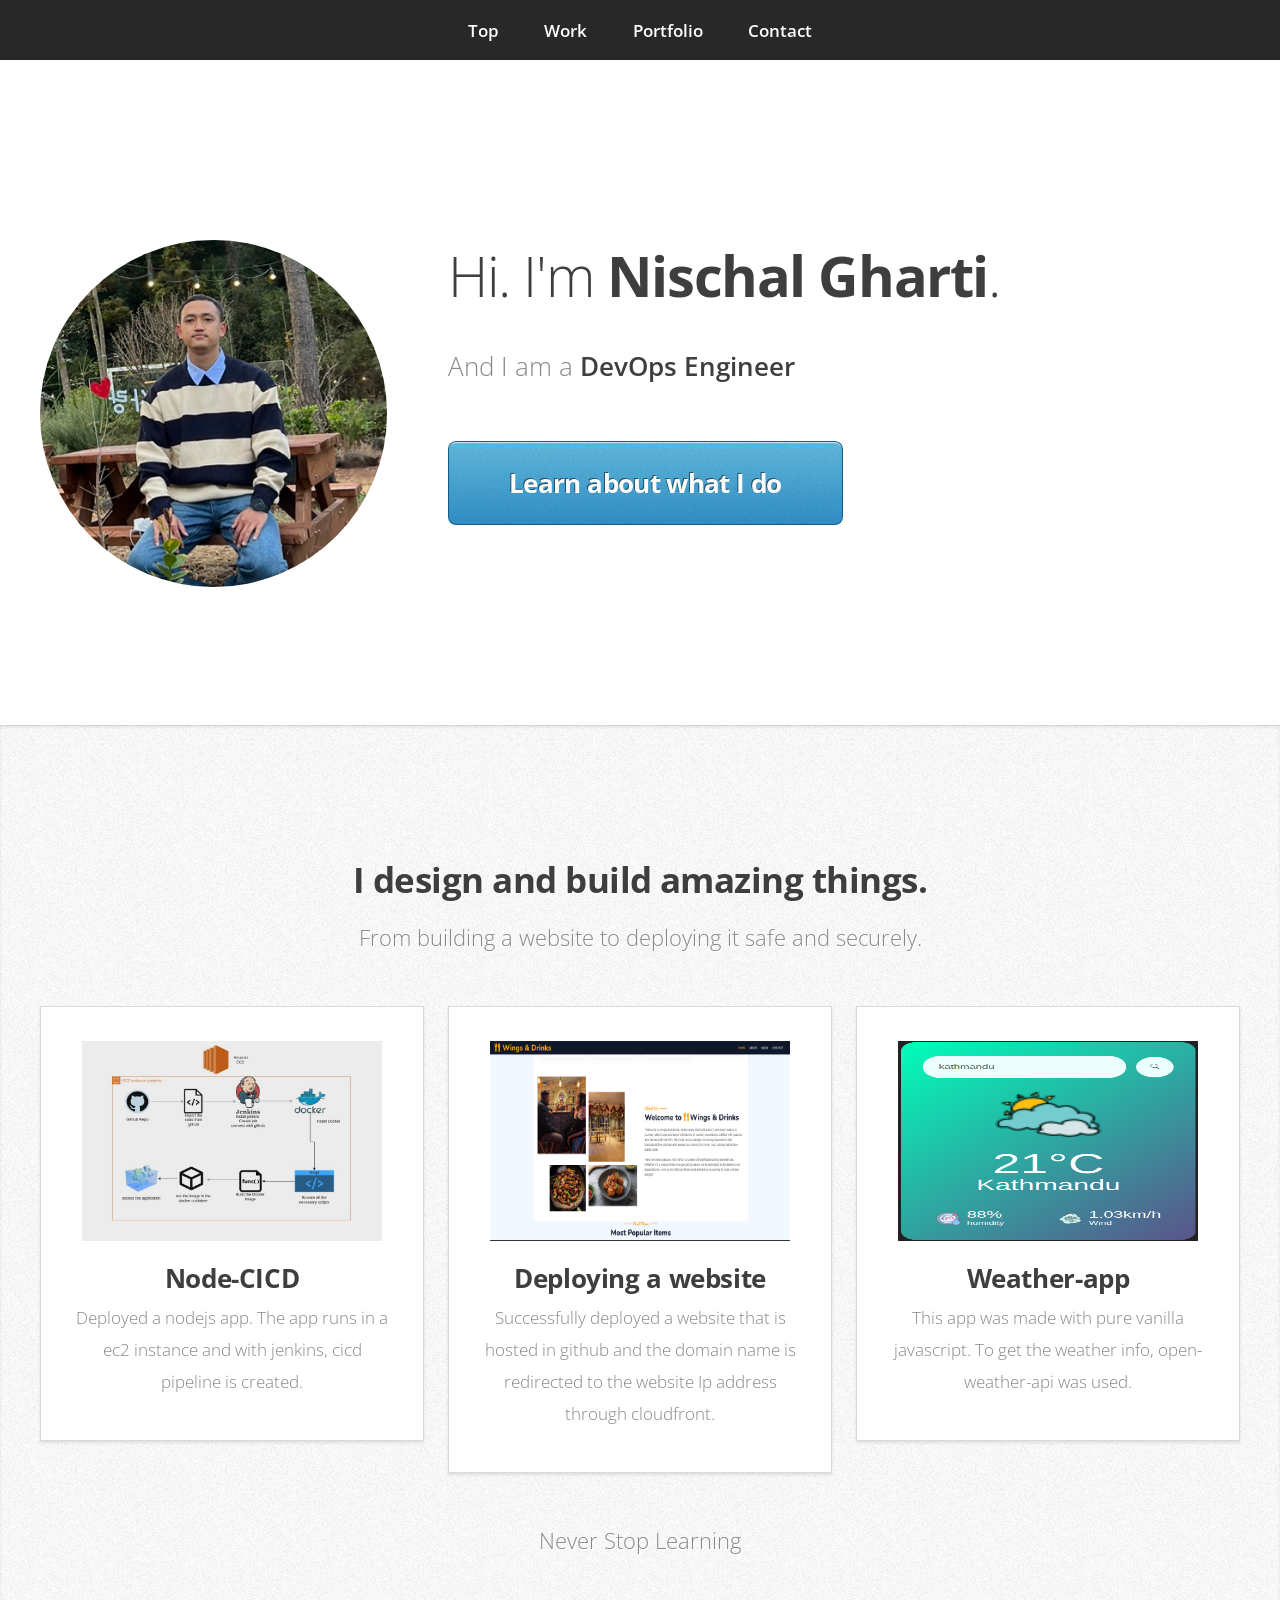
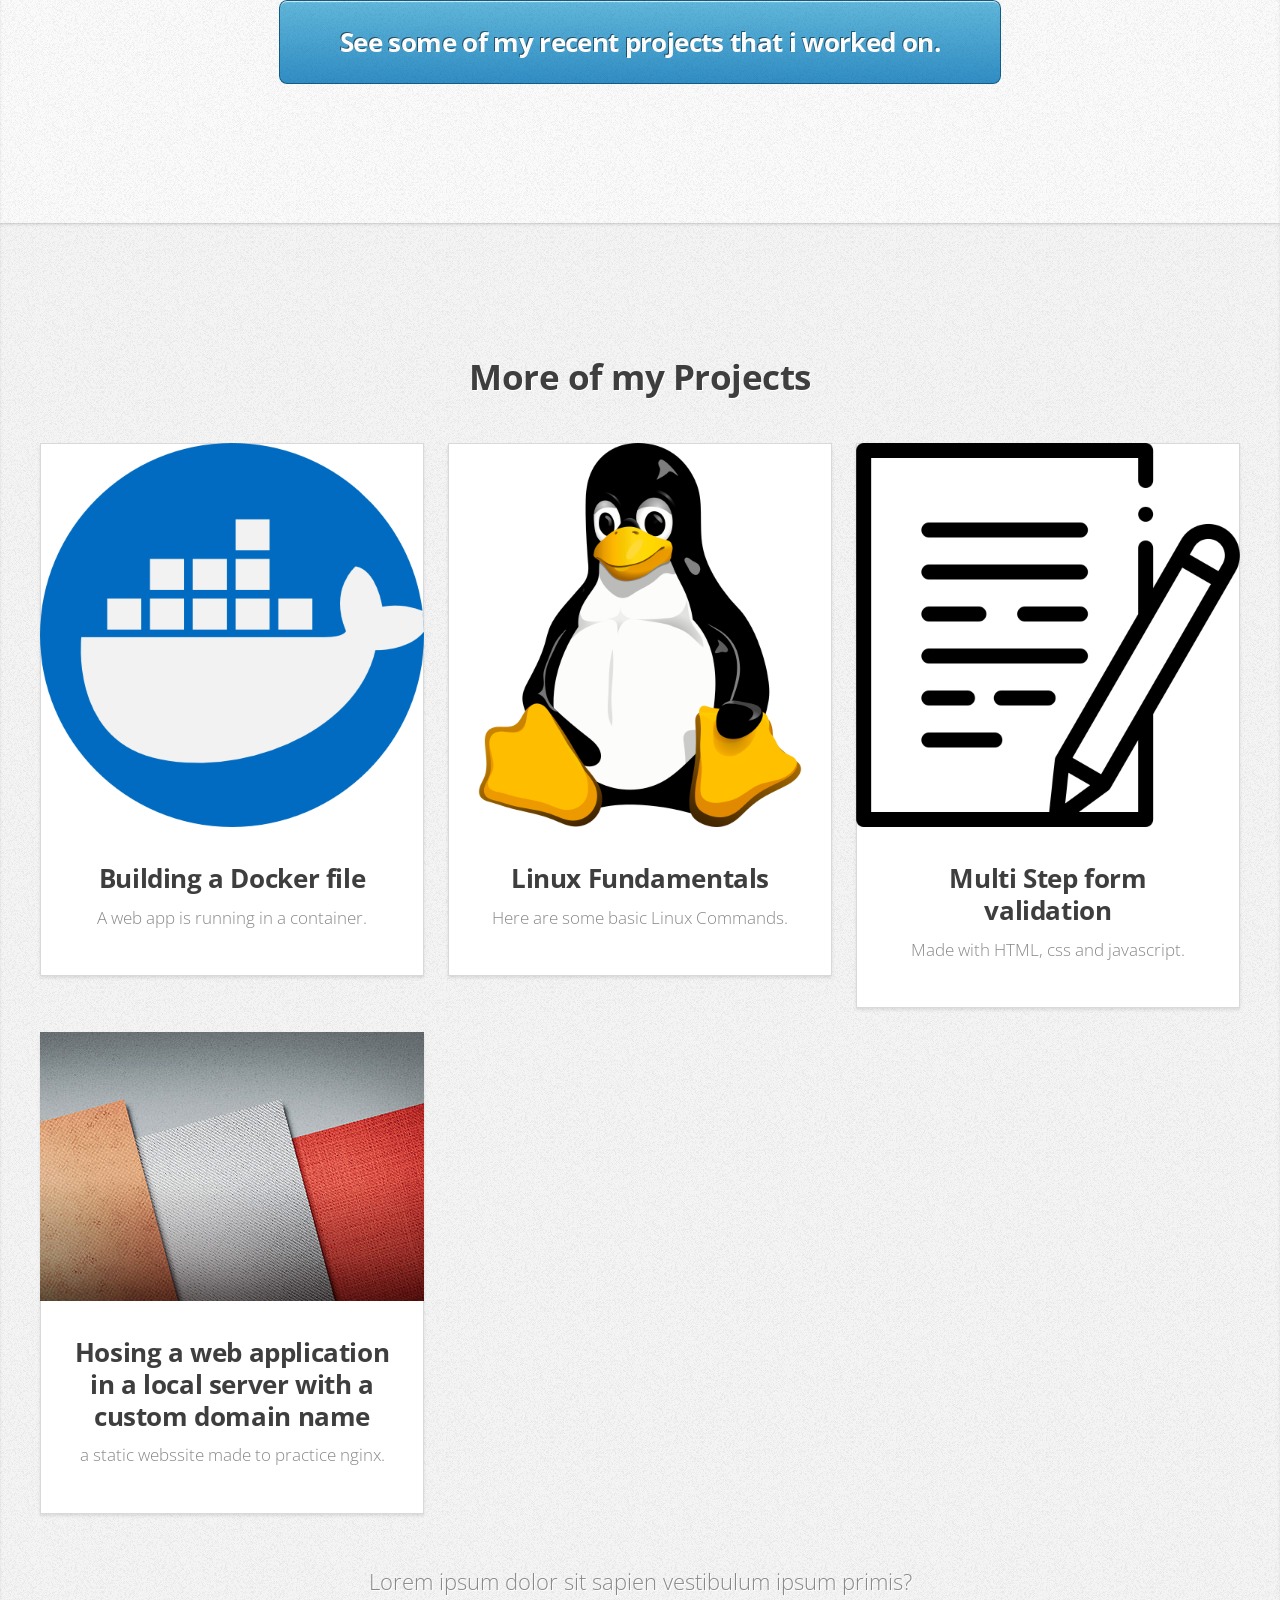
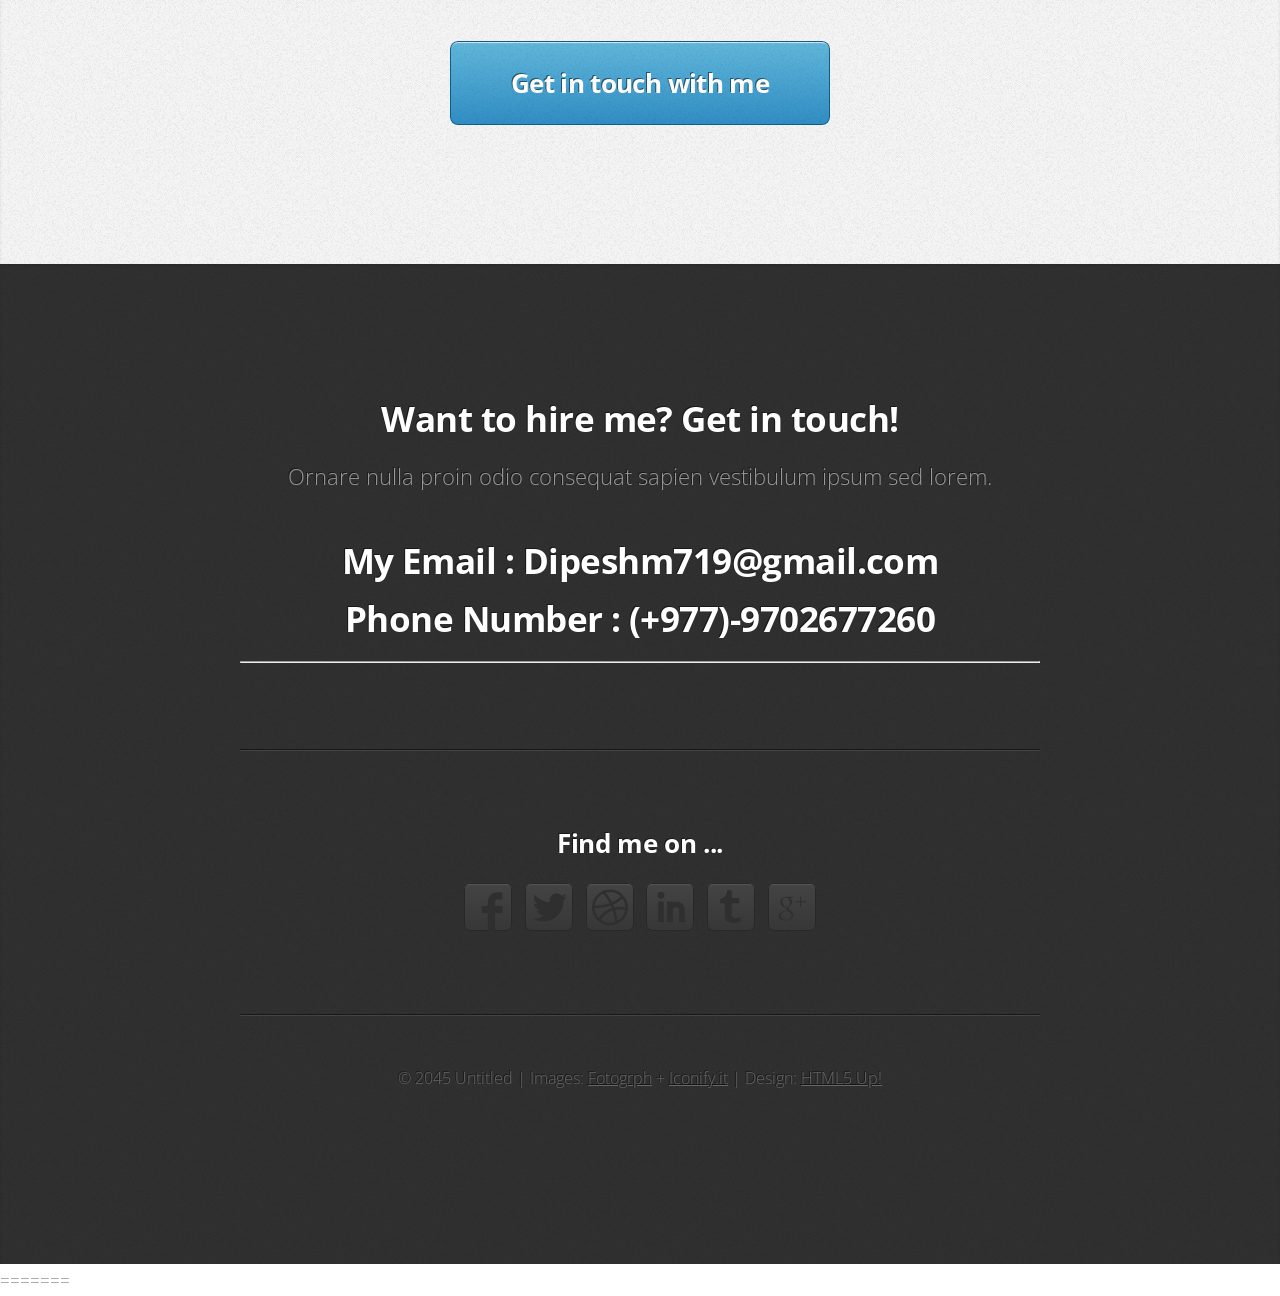
==== commit 7be02da8: "Update index.html" ====
--- a/index.html
+++ b/index.html
@@ -116,12 +116,12 @@
       </div>
       <div class="row">
         <div class="4u">
-          <article class="box box-style2"> <a href="#" class="image image-full"><img src="images/portfolio04.jpg" alt=""></a>
-            <h3><a href="#">Tempus dolore</a></h3>
-            <p>Ornare nulla proin odio consequat.</p>
-          </article>
-        </div>
-        <div class="4u">
+          <article class="box box-style2"> <a href="https://github.com/chemical081/DevOps-Notes/tree/Day-5" class="image image-full"><img src="images/portfolio04.jpg" alt=""></a>
+            <h3><a href="#">Hosing a web application in a local server with a custom domain name</a></h3>
+            <p>a static webssite made to practice nginx.</p>
+          </article>
+        </div>
+<!--         <div class="4u">
           <article class="box box-style2"> <a href="#" class="image image-full"><img src="images/portfolio05.jpg" alt=""></a>
             <h3><a href="#">Feugiat aliquam</a></h3>
             <p>Ornare nulla proin odio consequat.</p>
@@ -132,7 +132,7 @@
             <h3><a href="#">Sed amet ornare</a></h3>
             <p>Ornare nulla proin odio consequat.</p>
           </article>
-        </div>
+        </div> -->
       </div>
     </div>
     <footer>
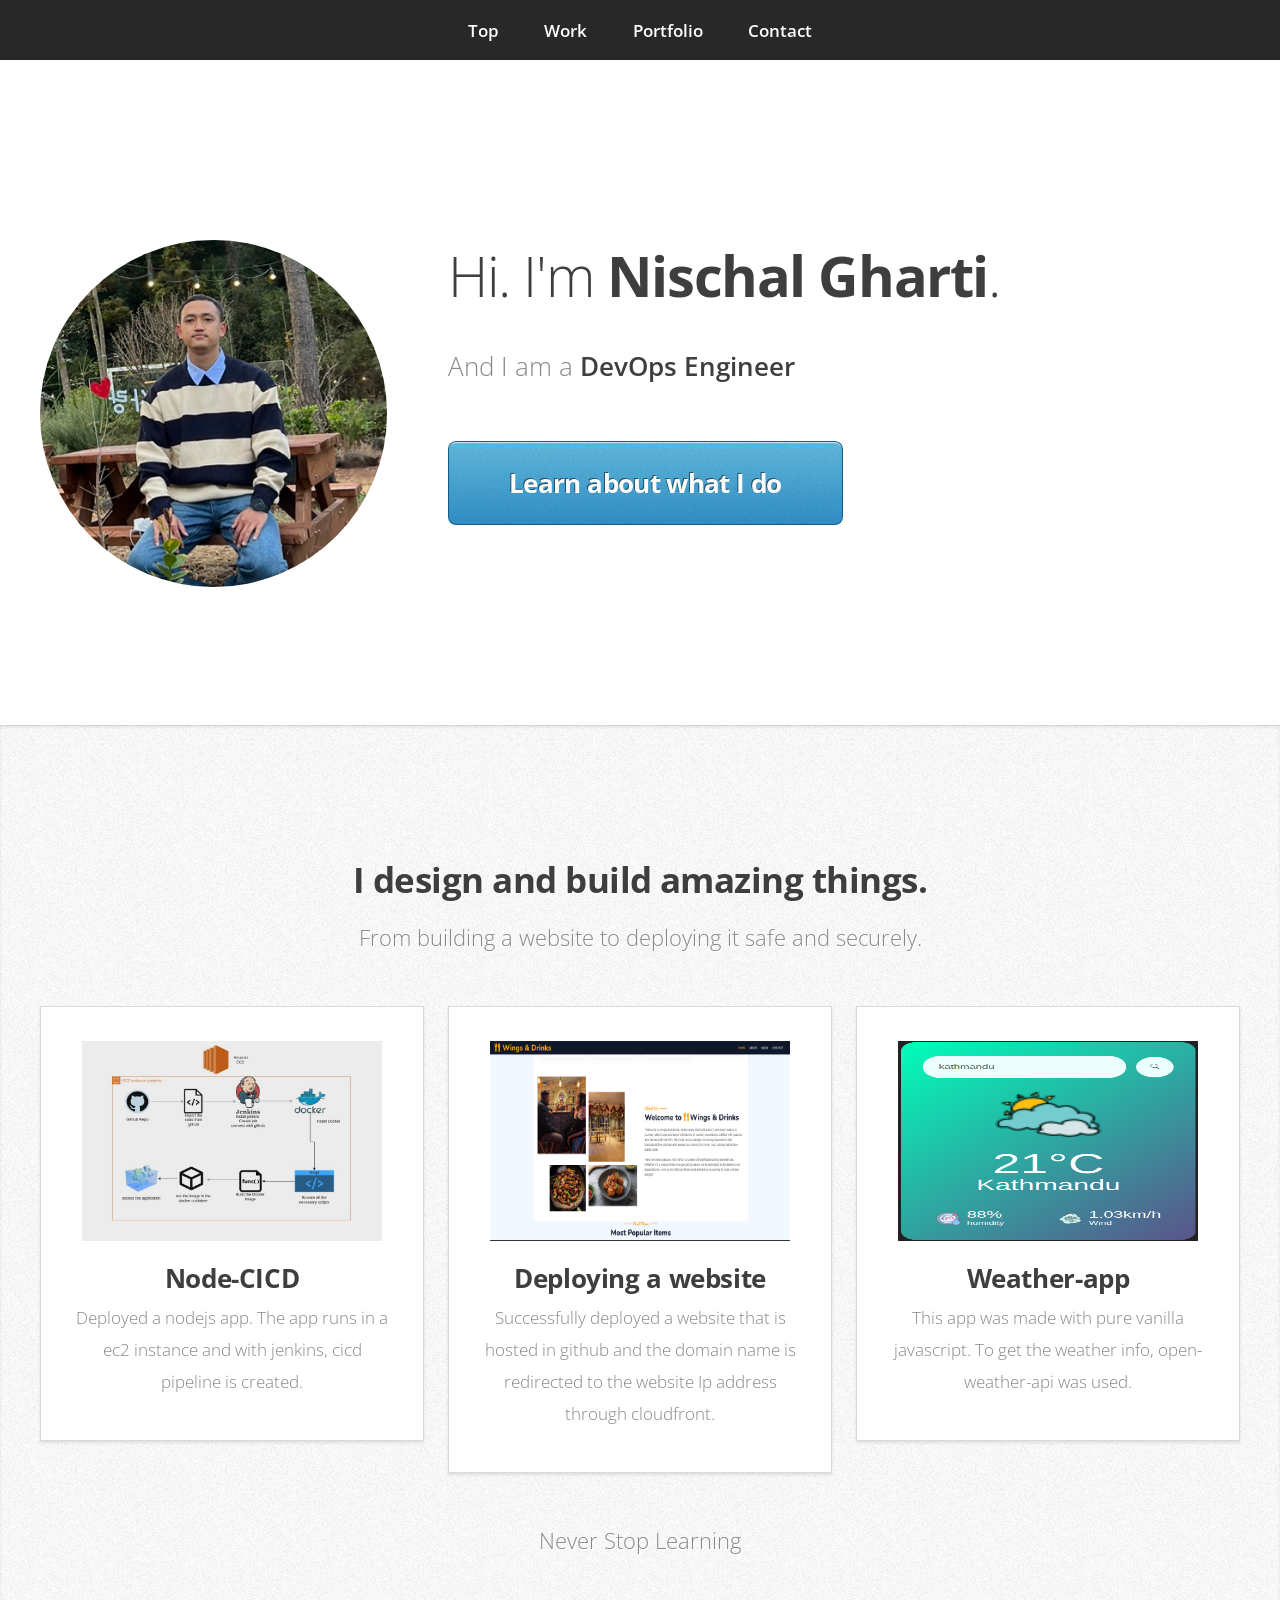
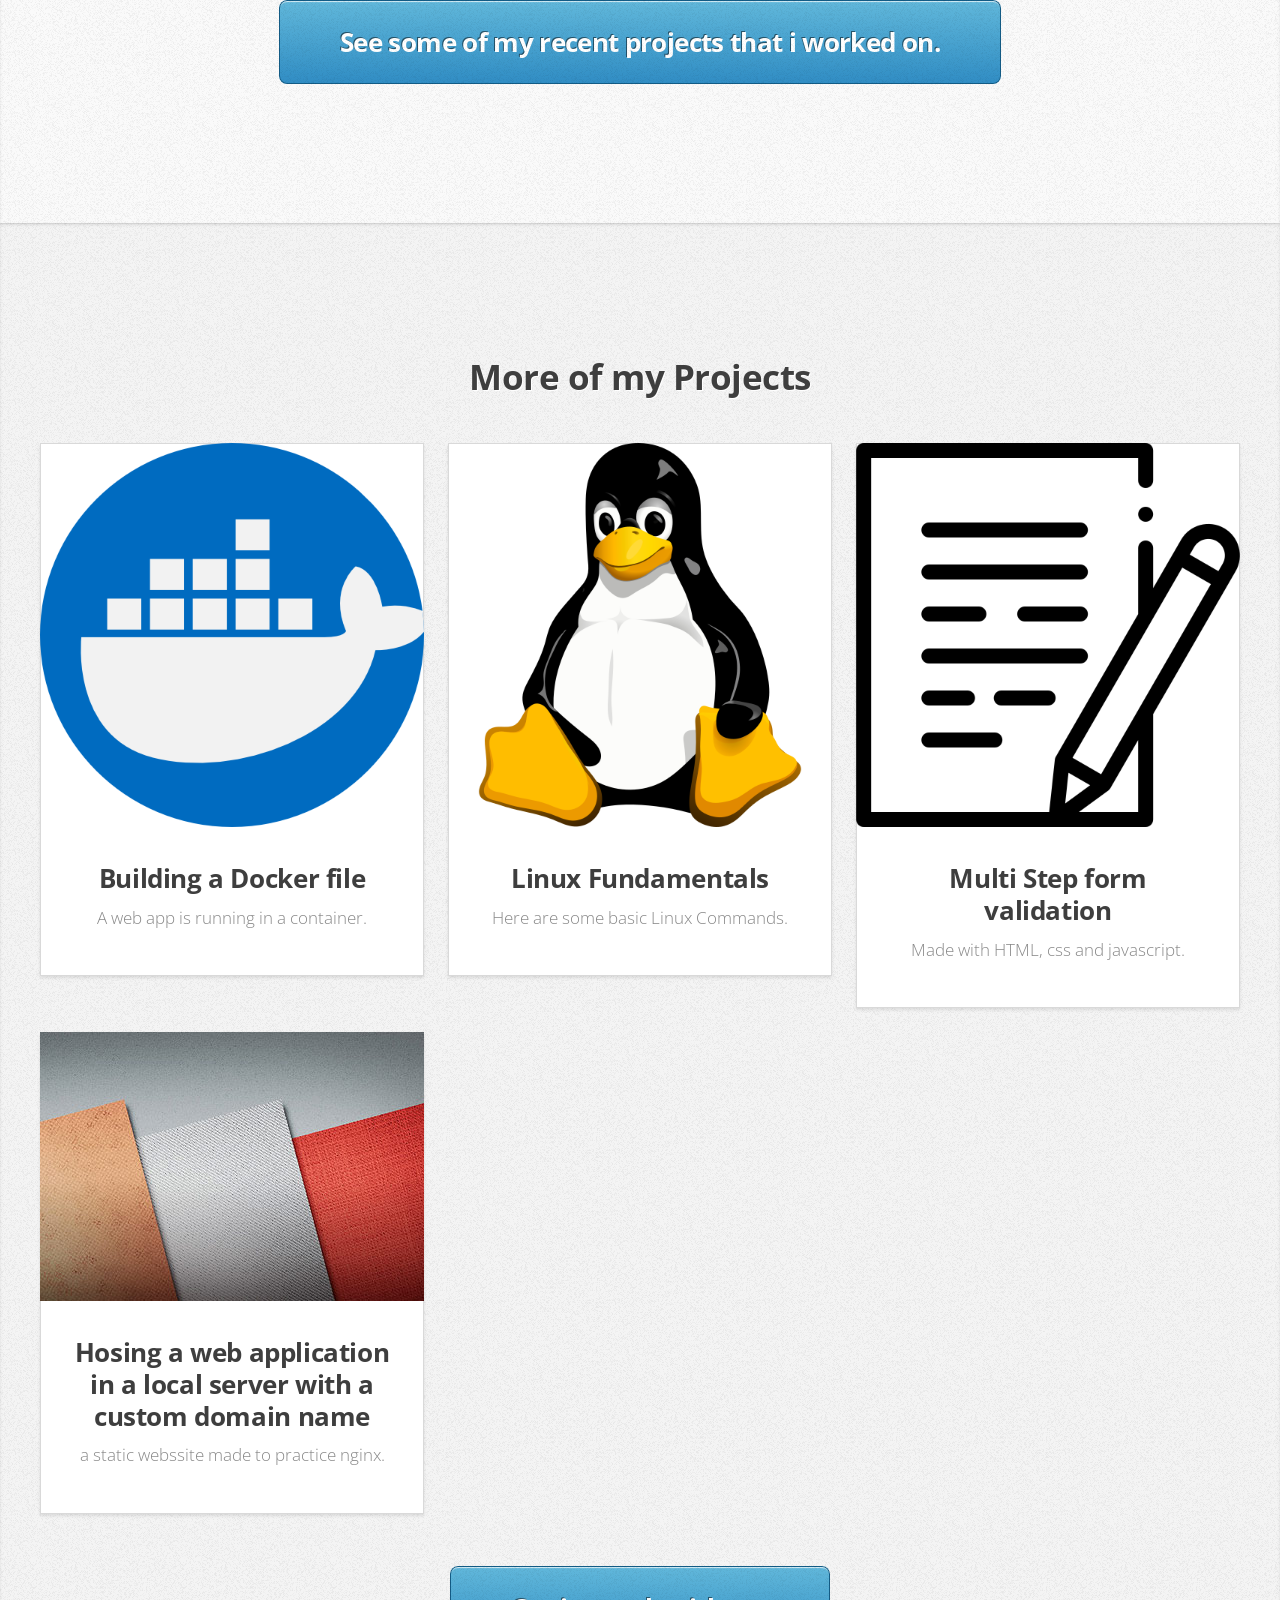
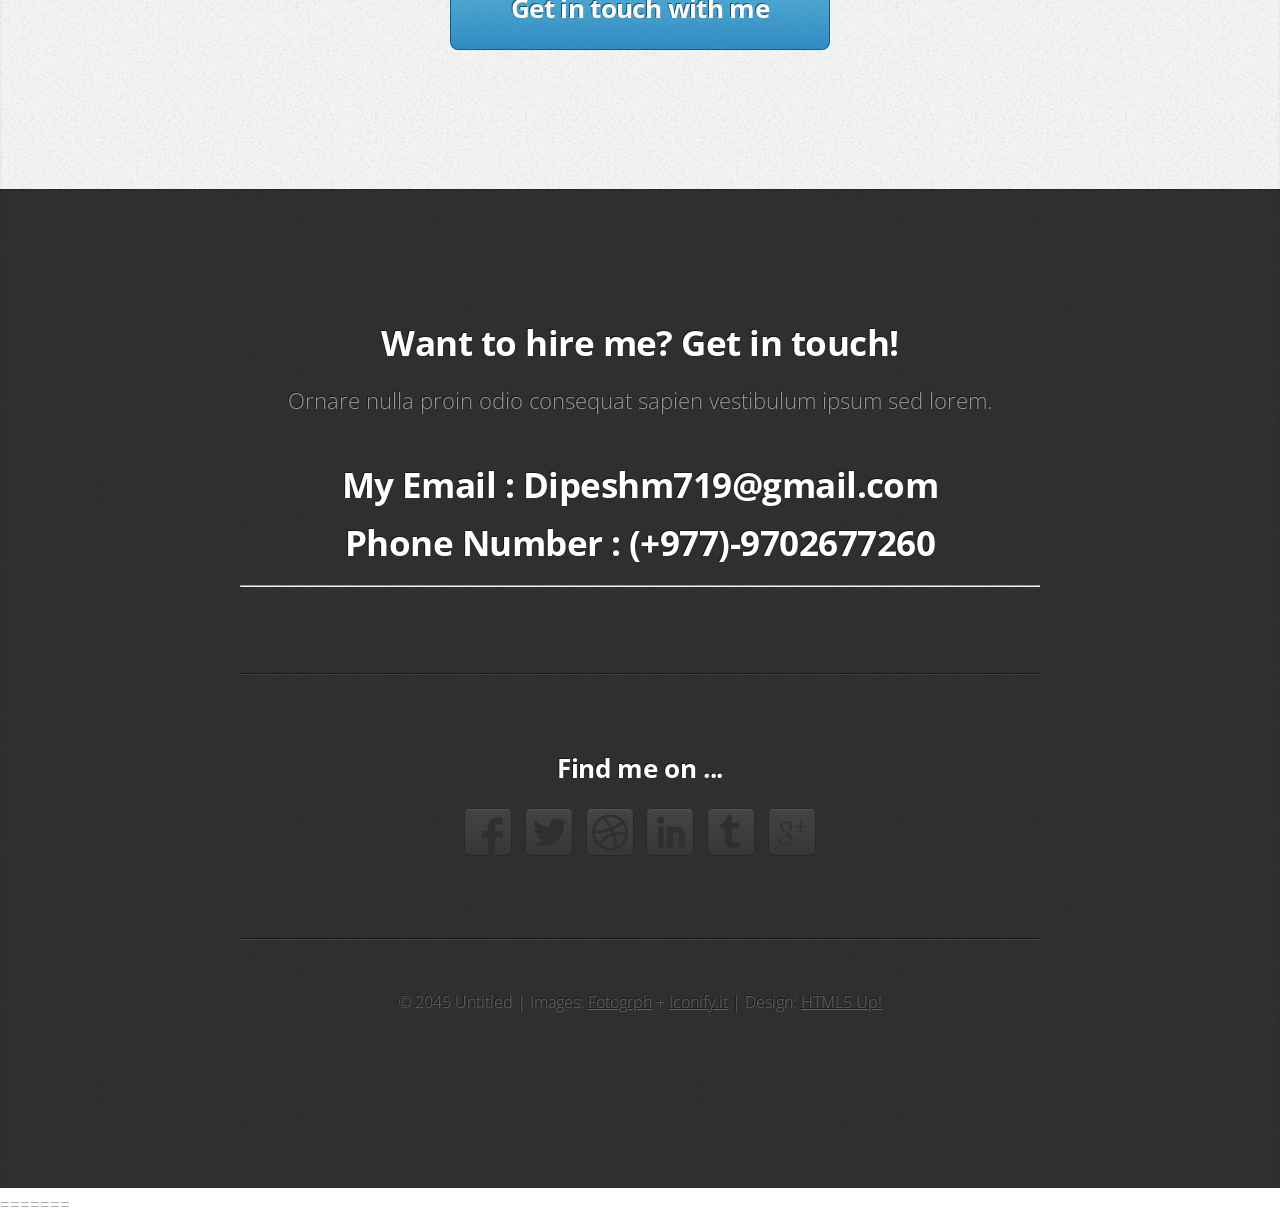
==== commit c19e859f: "Update index.html" ====
--- a/index.html
+++ b/index.html
@@ -136,7 +136,6 @@
       </div>
     </div>
     <footer>
-      <p>Lorem ipsum dolor sit sapien vestibulum ipsum primis?</p>
       <a href="#contact" class="button button-big">Get in touch with me</a> </footer>
   </article>
 </div>
